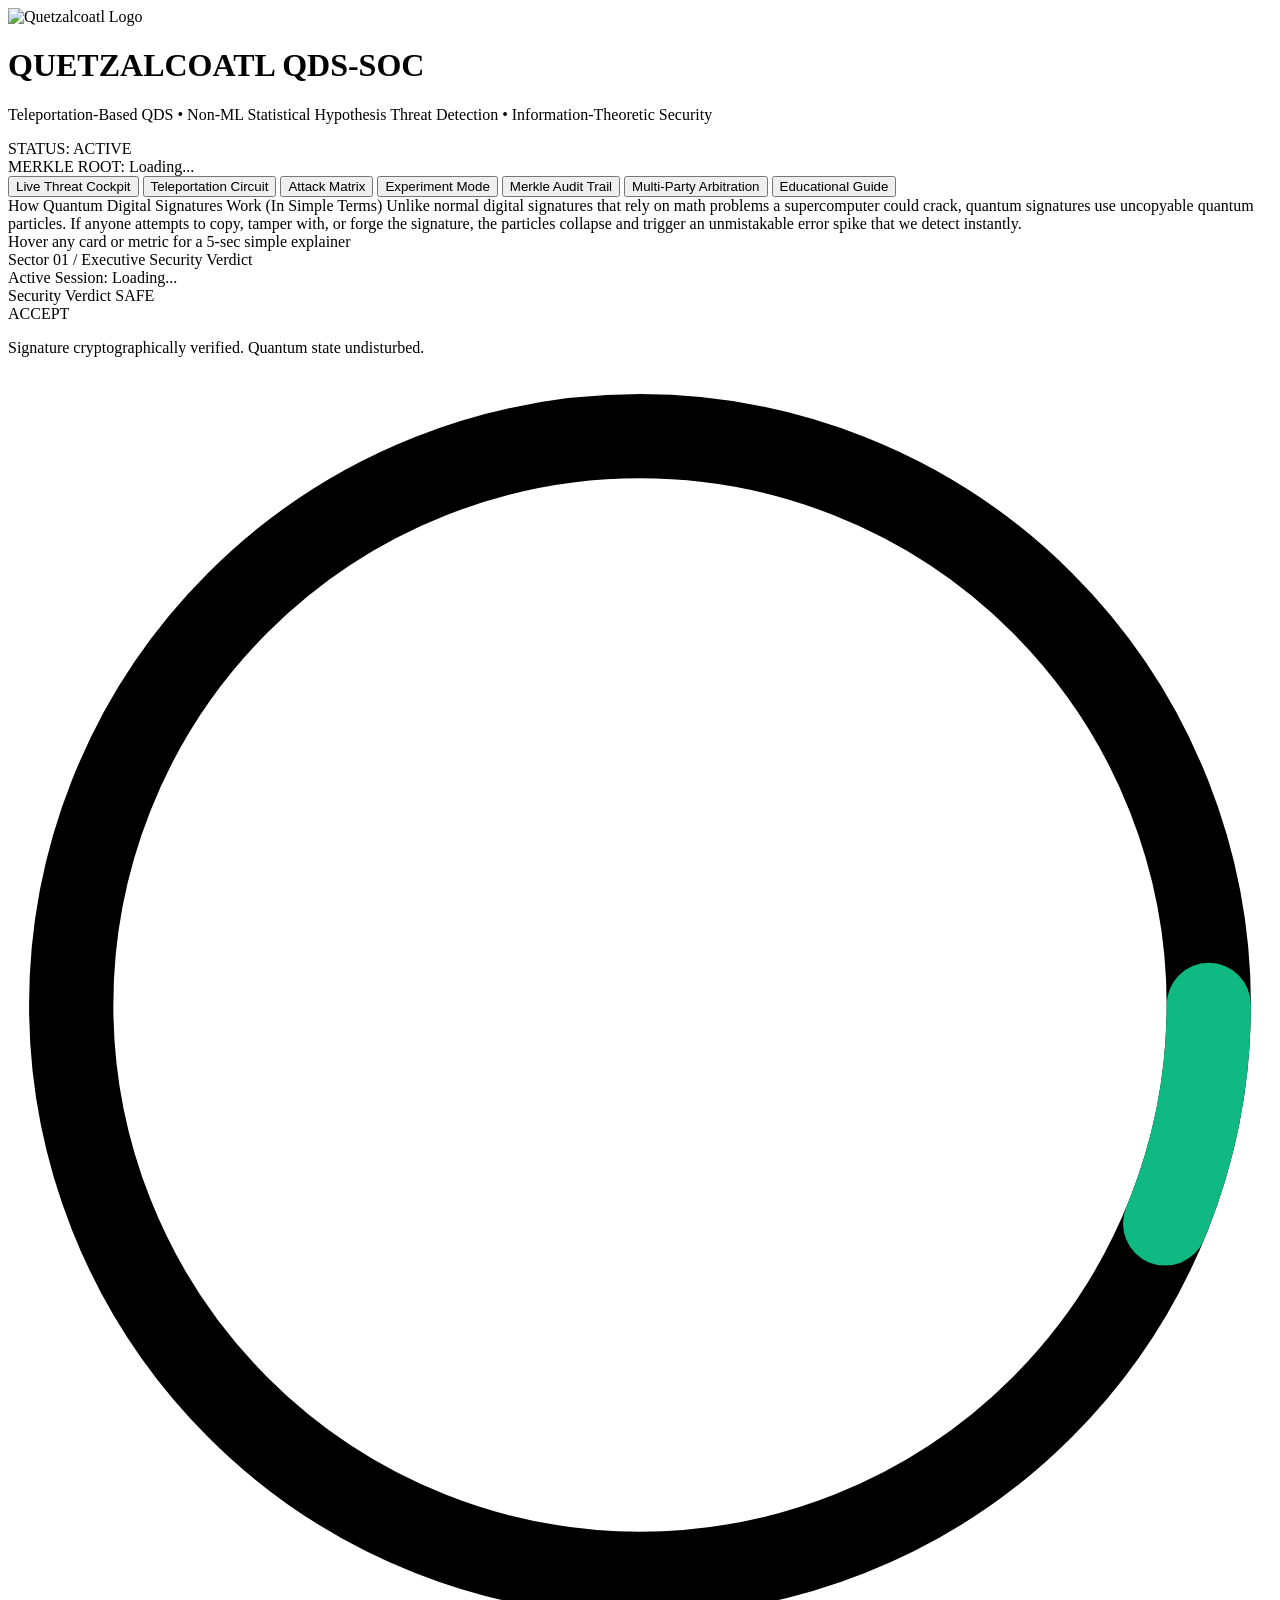
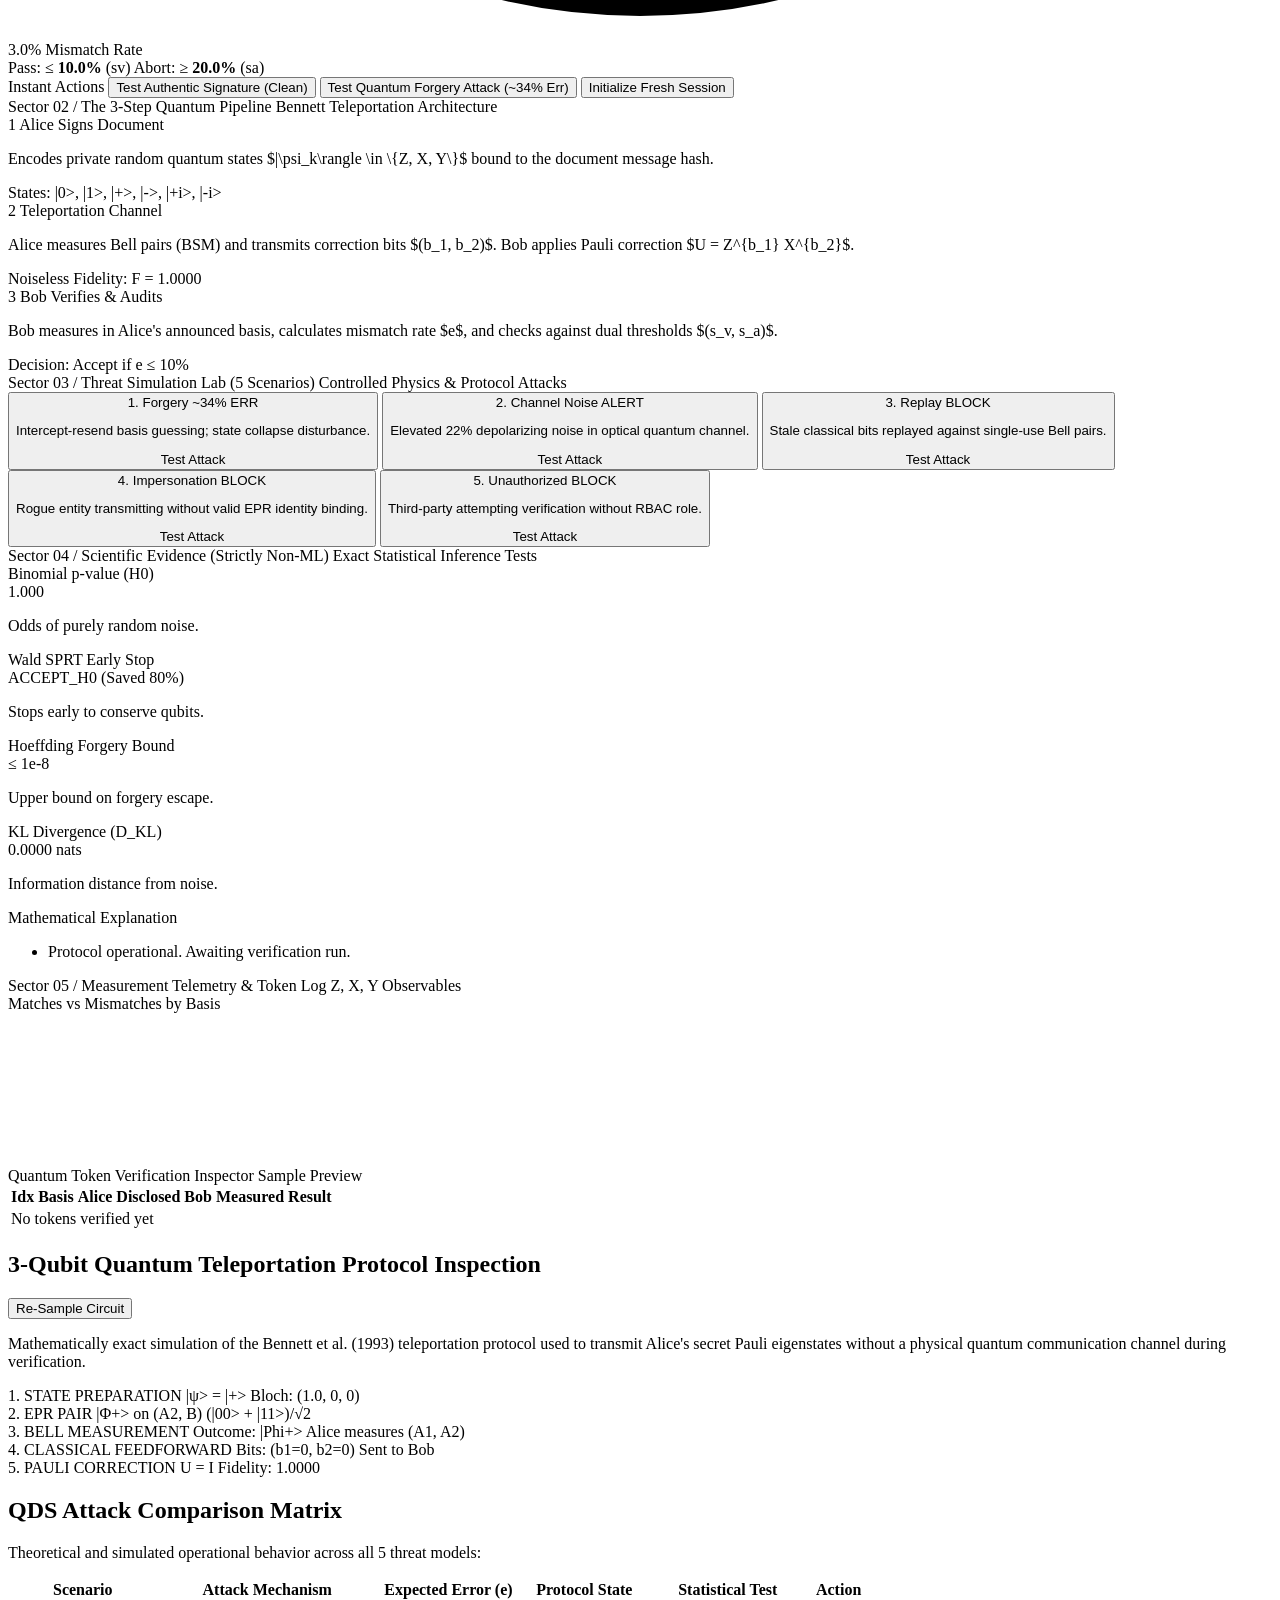
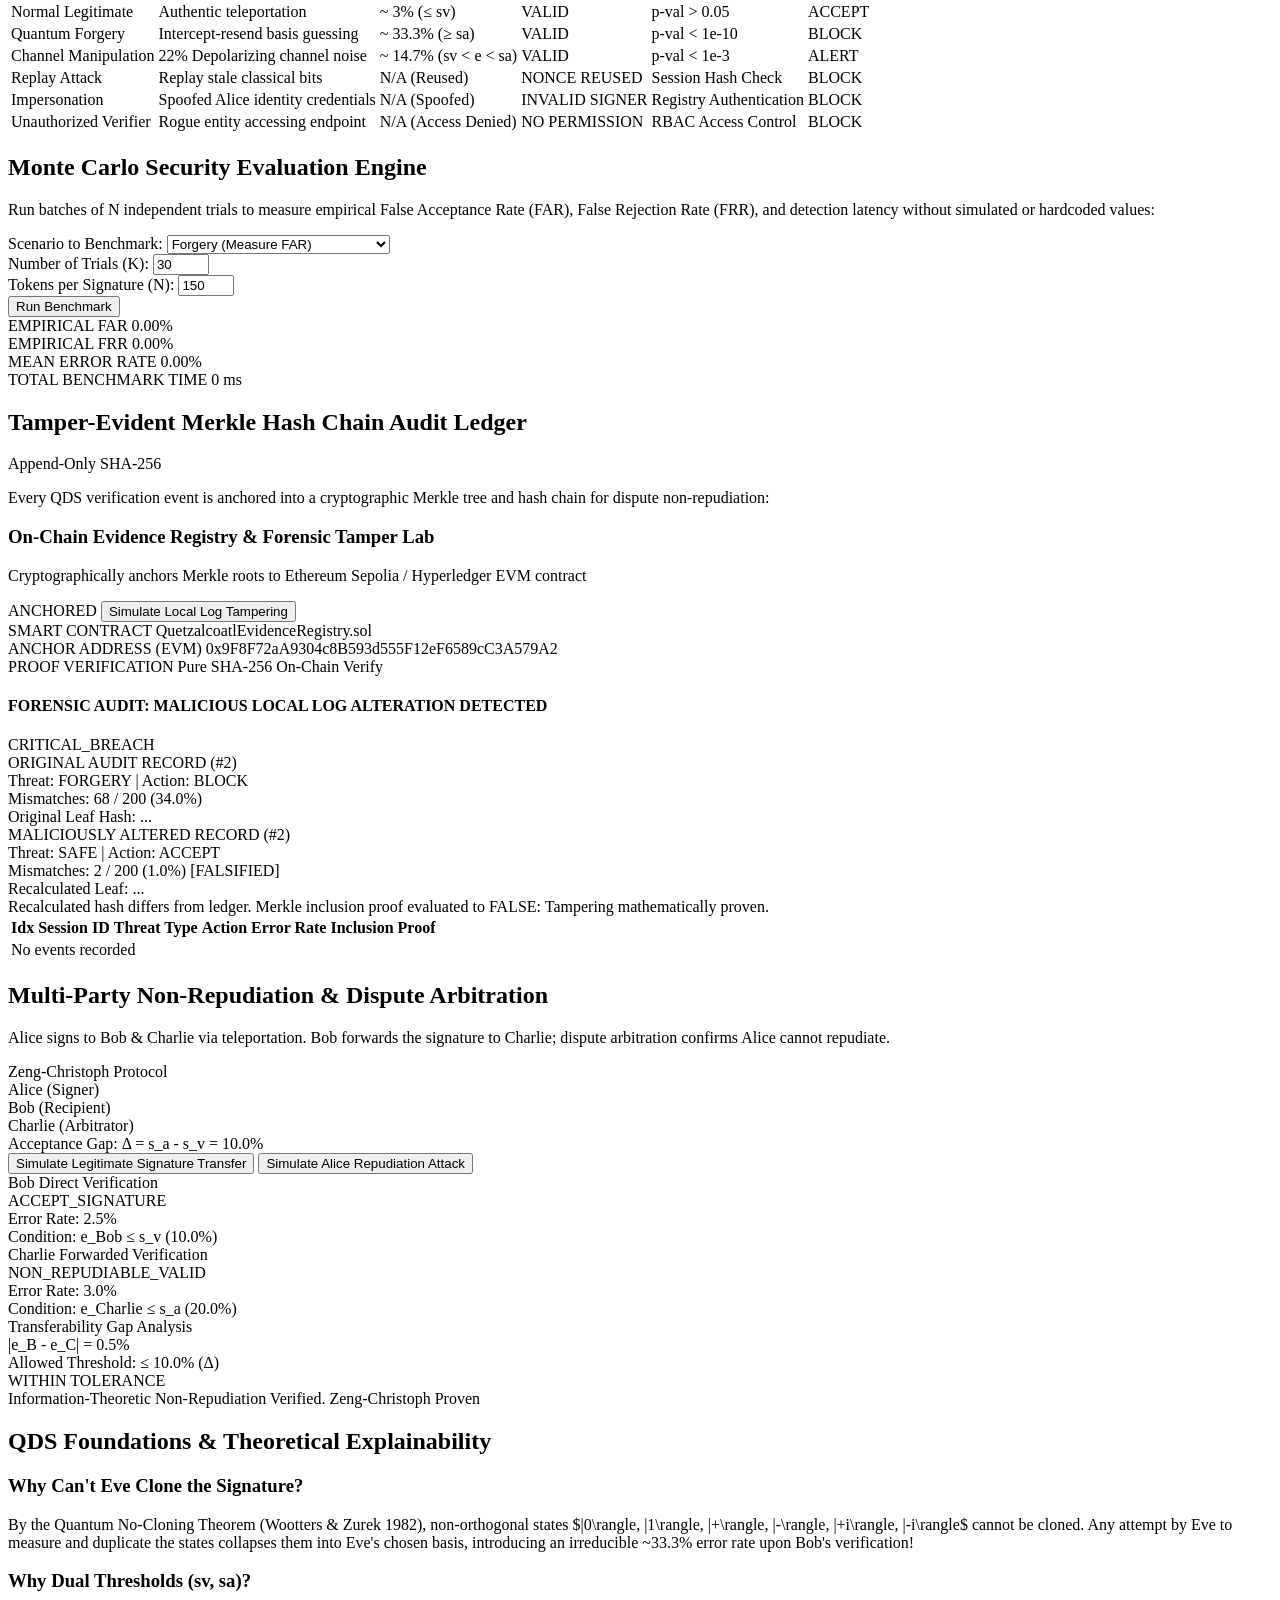
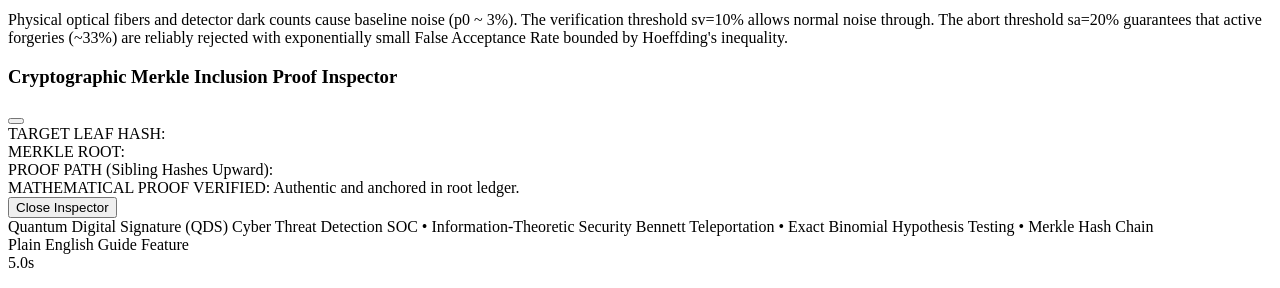
==== frontend/index.html @ bee88450 "feat: initial commit for Quetzalcoatl QDS platform with cover image and threat detection SOC" ====
<!DOCTYPE html>
<html lang="en">

<head>
  <meta charset="UTF-8">
  <meta name="viewport" content="width=device-width, initial-scale=1.0">
  <title>Quantum Digital Signature (QDS) Cyber Threat Detection SOC</title>

  <script src="https://cdn.tailwindcss.com"></script>
  <script src="https://unpkg.com/lucide@latest"></script>
  <script src="https://cdn.jsdelivr.net/npm/chart.js"></script>

  <link rel="stylesheet" href="/static/css/styles.css">
</head>

<body class="min-h-screen text-slate-100 flex flex-col justify-between">

  <!-- Top Navigation Bar -->
  <header
    class="border-b border-slate-800 bg-slate-950/90 backdrop-blur-md sticky top-0 z-50 px-6 py-3 flex flex-wrap items-center justify-between gap-4">
    <div class="flex items-center space-x-3">
      <div
        class="w-10 h-10 rounded-lg overflow-hidden border border-indigo-500/40 bg-slate-900 flex items-center justify-center shadow-lg shadow-indigo-500/20">
        <img src="/static/assets/cover.png" alt="Quetzalcoatl Logo" class="w-full h-full object-cover" />
      </div>
      <div>
        <div class="flex items-center space-x-2">
          <h1 class="text-sm md:text-base font-bold tracking-tight text-white flex items-center gap-2">
            QUETZALCOATL
            <span
              class="text-[10px] font-semibold px-2 py-0.5 rounded bg-indigo-500/10 text-indigo-400 border border-indigo-500/30">QDS-SOC</span>
          </h1>
        </div>
        <p class="text-xs text-slate-400">Teleportation-Based QDS • Non-ML Statistical Hypothesis Threat Detection •
          Information-Theoretic Security</p>
      </div>
    </div>

    <div class="flex items-center space-x-4 text-xs mono">
      <div class="flex items-center space-x-2 bg-slate-900 border border-slate-800 px-3 py-1.5 rounded-lg">
        <span class="w-2 h-2 rounded-full bg-emerald-400 animate-ping"></span>
        <span class="text-slate-400">STATUS:</span>
        <span class="text-emerald-400 font-semibold" id="sys-status">ACTIVE</span>
      </div>
      <div class="hidden md:flex items-center space-x-2 bg-slate-900 border border-slate-800 px-3 py-1.5 rounded-lg">
        <i data-lucide="shield-check" class="w-3.5 h-3.5 text-cyan-400"></i>
        <span class="text-slate-400">MERKLE ROOT:</span>
        <span class="text-cyan-300 truncate max-w-[130px]" id="top-merkle-root">Loading...</span>
      </div>
    </div>
  </header>

  <!-- Navigation Tab Bar -->
  <nav
    class="bg-slate-950 border-b border-slate-800 px-6 py-2 flex items-center space-x-2 overflow-x-auto text-xs font-semibold">
    <button onclick="switchTab('cockpit')" id="tab-btn-cockpit" data-explain-title="Live Threat Cockpit"
      data-explain-body="Main operations center: real-time signature verdicts, quantum mismatch gauges, instant action triggers, and statistical evidence."
      class="tab-btn active px-3.5 py-1.5 rounded-lg border border-slate-800 hover:text-cyan-400 flex items-center gap-1.5">
      <i data-lucide="gauge" class="w-4 h-4"></i> Live Threat Cockpit
    </button>
    <button onclick="switchTab('circuit')" id="tab-btn-circuit" data-explain-title="Teleportation Circuit Lab"
      data-explain-body="Interactive step-by-step visualizer of the 3-qubit Bennett teleportation protocol transmitting states without physical channels."
      class="tab-btn px-3.5 py-1.5 rounded-lg border border-transparent hover:text-cyan-400 flex items-center gap-1.5 text-slate-400">
      <i data-lucide="circuit-board" class="w-4 h-4"></i> Teleportation Circuit
    </button>
    <button onclick="switchTab('matrix')" id="tab-btn-matrix" data-explain-title="Attack Matrix"
      data-explain-body="Direct side-by-side comparison table of all 5 threat models: legitimate vs forgery vs channel noise vs replay vs impersonation."
      class="tab-btn px-3.5 py-1.5 rounded-lg border border-transparent hover:text-cyan-400 flex items-center gap-1.5 text-slate-400">
      <i data-lucide="table-2" class="w-4 h-4"></i> Attack Matrix
    </button>
    <button onclick="switchTab('experiments')" id="tab-btn-experiments" data-explain-title="Monte Carlo Experiments"
      data-explain-body="Automated Monte Carlo batch benchmark engine measuring empirical False Acceptance Rate (FAR), False Rejection Rate (FRR), and latency."
      class="tab-btn px-3.5 py-1.5 rounded-lg border border-transparent hover:text-cyan-400 flex items-center gap-1.5 text-slate-400">
      <i data-lucide="flask-conical" class="w-4 h-4"></i> Experiment Mode
    </button>
    <button onclick="switchTab('audit')" id="tab-btn-audit" data-explain-title="Merkle Audit Ledger"
      data-explain-body="Tamper-evident append-only Merkle hash chain and Ethereum smart contract anchoring with interactive forensic tampering simulation."
      class="tab-btn px-3.5 py-1.5 rounded-lg border border-transparent hover:text-cyan-400 flex items-center gap-1.5 text-slate-400">
      <i data-lucide="file-lock-2" class="w-4 h-4"></i> Merkle Audit Trail
    </button>
    <button onclick="switchTab('multi-party')" id="tab-btn-multi-party" data-explain-title="Multi-Party Arbitration"
      data-explain-body="Zeng-Christoph arbitration protocol proving Alice cannot repudiate a signed document when Bob transfers it to Charlie."
      class="tab-btn px-3.5 py-1.5 rounded-lg border border-transparent hover:text-cyan-400 flex items-center gap-1.5 text-slate-400">
      <i data-lucide="users" class="w-4 h-4"></i> Multi-Party Arbitration
    </button>
    <button onclick="switchTab('education')" id="tab-btn-education" data-explain-title="Educational Foundations"
      data-explain-body="Plain-language deep-dive into quantum physics principles: No-Cloning Theorem, Heisenberg Uncertainty, and dual threshold derivation."
      class="tab-btn px-3.5 py-1.5 rounded-lg border border-transparent hover:text-cyan-400 flex items-center gap-1.5 text-slate-400">
      <i data-lucide="book-open" class="w-4 h-4"></i> Educational Guide
    </button>
  </nav>

  <!-- Main Container -->
  <main class="p-6 max-w-7xl mx-auto w-full space-y-6 flex-grow">

    <!-- TAB 1: LIVE THREAT COCKPIT -->
    <div id="tab-cockpit" class="space-y-6">

      <!-- Plain-English Quick Guide Banner -->
      <div
        class="p-4 rounded-xl bg-indigo-950/30 border border-indigo-500/20 text-xs flex flex-wrap items-center justify-between gap-3">
        <div class="flex items-center gap-3">
          <div class="p-2 rounded-lg bg-indigo-500/10 text-indigo-400 font-bold"><i data-lucide="sparkles"
              class="w-5 h-5"></i></div>
          <div>
            <span class="font-bold text-white text-sm block">How Quantum Digital Signatures Work (In Simple
              Terms)</span>
            <span class="text-slate-300 text-xs">Unlike normal digital signatures that rely on math problems a
              supercomputer could crack, quantum signatures use uncopyable quantum particles. If anyone attempts to
              copy, tamper with, or forge the signature, the particles collapse and trigger an unmistakable error spike
              that we detect instantly.</span>
          </div>
        </div>
        <div class="text-[11px] text-indigo-300 font-medium flex items-center gap-1.5 mono">
          <i data-lucide="info" class="w-3.5 h-3.5"></i> Hover any card or metric for a 5-sec simple explainer
        </div>
      </div>

      <!-- SECTOR 01: EXECUTIVE STATUS & INSTANT VERDICT -->
      <section class="sector-card" data-explain-title="Sector 1: Security Verdict"
        data-explain-body="This sector displays the real-time verdict on the digital signature: ACCEPT (clean), ALERT (channel noise), or BLOCK (attack detected).">
        <div class="sector-header">
          <span class="sector-tag"><i data-lucide="shield-check" class="w-3 h-3"></i> Sector 01 / Executive Security
            Verdict</span>
          <div class="flex items-center space-x-2 text-xs mono">
            <span class="text-slate-400">Active Session:</span>
            <span class="font-bold text-indigo-300" id="ribbon-session-id">Loading...</span>
          </div>
        </div>

        <div class="grid grid-cols-1 lg:grid-cols-12 gap-6 items-center">
          <!-- Left: Big Status Card -->
          <div class="lg:col-span-4 p-5 rounded-xl bg-slate-900/90 border border-slate-800 space-y-3">
            <div class="flex items-center justify-between">
              <span class="text-[10px] uppercase font-bold tracking-wider text-slate-400">Security Verdict</span>
              <span id="threat-type-badge" class="text-xs mono font-bold text-emerald-400">SAFE</span>
            </div>
            <div id="action-badge"
              class="px-5 py-3 rounded-lg text-2xl font-black tracking-wider mono text-center badge-accept">
              ACCEPT
            </div>
            <p class="text-xs text-slate-300 leading-relaxed" id="action-summary">
              Signature cryptographically verified. Quantum state undisturbed.
            </p>
          </div>

          <!-- Middle: Error Gauge & Thresholds -->
          <div
            class="lg:col-span-4 flex flex-col items-center justify-center p-4 bg-slate-900/50 rounded-xl border border-slate-800/80"
            data-explain-title="Quantum Mismatch Gauge"
            data-explain-body="Measures how many quantum particles did not match. Under 10% is normal optical noise; 34% proves an active intercept-resend attack.">
            <div class="relative w-36 h-36 flex items-center justify-center">
              <svg class="w-full h-full transform -rotate-90" viewBox="0 0 120 120">
                <circle cx="60" cy="60" r="54" stroke="currentColor" stroke-width="8" class="text-slate-800"
                  fill="transparent" />
                <circle id="error-rate-circle" cx="60" cy="60" r="54" stroke="#10b981" stroke-width="8"
                  class="score-circle" fill="transparent" stroke-dasharray="339.29" stroke-dashoffset="318"
                  stroke-linecap="round" />
              </svg>
              <div class="absolute flex flex-col items-center justify-center text-center">
                <span id="error-rate-val" class="text-2xl font-black mono text-white">3.0%</span>
                <span class="text-[9px] text-slate-400 uppercase font-semibold">Mismatch Rate</span>
              </div>
            </div>
            <div
              class="flex items-center justify-between w-full pt-3 px-2 text-[11px] mono text-slate-400 border-t border-slate-800 mt-2">
              <span>Pass: &le; <b class="text-emerald-400" id="ribbon-sv">10.0%</b> (sv)</span>
              <span>Abort: &ge; <b class="text-rose-400" id="ribbon-sa">20.0%</b> (sa)</span>
            </div>
          </div>

          <!-- Right: Instant Action Triggers -->
          <div class="lg:col-span-4 space-y-2.5">
            <span class="text-[10px] uppercase font-bold tracking-wider text-slate-400 block">Instant Actions</span>
            <button onclick="runLegitimateVerify()" data-explain-title="Verify Authentic Signature"
              data-explain-body="Simulates an honest Alice-to-Bob transmission with normal physical optical noise (~3%). Verified with state fidelity F > 95%."
              class="w-full py-2.5 px-4 rounded-lg bg-emerald-950/80 hover:bg-emerald-900 border border-emerald-500/50 text-xs font-bold text-emerald-300 flex items-center justify-center gap-2 transition">
              <i data-lucide="check-circle-2" class="w-4 h-4 text-emerald-400"></i> Test Authentic Signature (Clean)
            </button>
            <button onclick="simulateAttack('forgery')" data-explain-title="Simulate Quantum Forgery"
              data-explain-body="Eve attempts to forge a signature without Alice's private basis. Quantum physics guarantees ~33% error, triggering an instant BLOCK."
              class="w-full py-2.5 px-4 rounded-lg bg-rose-950/80 hover:bg-rose-900 border border-rose-500/50 text-xs font-bold text-rose-300 flex items-center justify-center gap-2 transition">
              <i data-lucide="fingerprint" class="w-4 h-4 text-rose-400"></i> Test Quantum Forgery Attack (~34% Err)
            </button>
            <button onclick="createNewSession()" data-explain-title="New Signing Session"
              data-explain-body="Generates a fresh set of pre-shared Bell pairs and Alice private keys with a new cryptographic session ID."
              class="w-full py-2 px-4 rounded-lg bg-slate-900 hover:bg-slate-800 border border-slate-700 text-xs font-semibold text-slate-300 flex items-center justify-center gap-2 transition">
              <i data-lucide="plus" class="w-3.5 h-3.5 text-indigo-400"></i> Initialize Fresh Session
            </button>
          </div>
        </div>
      </section>

      <!-- SECTOR 02: THE 3-STEP QUANTUM PIPELINE -->
      <section class="sector-card" data-explain-title="Sector 2: Quantum Pipeline"
        data-explain-body="The physical 3-step lifecycle: Alice prepares secret quantum states, teleports them via entangled Bell pairs, and Bob verifies them.">
        <div class="sector-header">
          <span class="sector-tag"><i data-lucide="git-commit" class="w-3 h-3"></i> Sector 02 / The 3-Step Quantum
            Pipeline</span>
          <span class="text-xs text-slate-400 mono">Bennett Teleportation Architecture</span>
        </div>

        <div class="grid grid-cols-1 md:grid-cols-3 gap-4 text-xs">
          <!-- Step 1 -->
          <div class="p-4 rounded-xl bg-slate-900/90 border border-slate-800 space-y-2"
            data-explain-title="Step 1: Alice Preparation"
            data-explain-body="Alice encodes private bits into non-orthogonal quantum states (Z, X, or Y basis) that cannot be cloned by anyone.">
            <div class="flex items-center gap-2 text-indigo-400 font-bold">
              <span class="w-5 h-5 rounded-full bg-indigo-500/20 flex items-center justify-center text-[10px]">1</span>
              <span>Alice Signs Document</span>
            </div>
            <p class="text-slate-400 text-[11px] leading-relaxed">
              Encodes private random quantum states $|\psi_k\rangle \in \{Z, X, Y\}$ bound to the document message hash.
            </p>
            <div class="p-2 rounded bg-slate-950 text-[10px] mono text-indigo-300">
              States: |0>, |1>, |+>, |->, |+i>, |-i>
            </div>
          </div>

          <!-- Step 2 -->
          <div class="p-4 rounded-xl bg-slate-900/90 border border-slate-800 space-y-2"
            data-explain-title="Step 2: Quantum Teleportation"
            data-explain-body="Alice uses Bell-state entanglement to teleport the states to Bob. Alice only transmits 2 classical bits (b1, b2) over the wire.">
            <div class="flex items-center gap-2 text-purple-400 font-bold">
              <span class="w-5 h-5 rounded-full bg-purple-500/20 flex items-center justify-center text-[10px]">2</span>
              <span>Teleportation Channel</span>
            </div>
            <p class="text-slate-400 text-[11px] leading-relaxed">
              Alice measures Bell pairs (BSM) and transmits correction bits $(b_1, b_2)$. Bob applies Pauli correction
              $U = Z^{b_1} X^{b_2}$.
            </p>
            <div class="p-2 rounded bg-slate-950 text-[10px] mono text-purple-300">
              Noiseless Fidelity: F = 1.0000
            </div>
          </div>

          <!-- Step 3 -->
          <div class="p-4 rounded-xl bg-slate-900/90 border border-slate-800 space-y-2"
            data-explain-title="Step 3: Bob Verification"
            data-explain-body="Alice announces which basis she used. Bob measures his qubits. If error rate is low, Bob accepts. If disturbed, Bob rejects.">
            <div class="flex items-center gap-2 text-emerald-400 font-bold">
              <span class="w-5 h-5 rounded-full bg-emerald-500/20 flex items-center justify-center text-[10px]">3</span>
              <span>Bob Verifies & Audits</span>
            </div>
            <p class="text-slate-400 text-[11px] leading-relaxed">
              Bob measures in Alice's announced basis, calculates mismatch rate $e$, and checks against dual thresholds
              $(s_v, s_a)$.
            </p>
            <div class="p-2 rounded bg-slate-950 text-[10px] mono text-emerald-300">
              Decision: Accept if e &le; 10%
            </div>
          </div>
        </div>
      </section>

      <!-- SECTOR 03: CYBER THREAT SIMULATION LAB -->
      <section class="sector-card" data-explain-title="Sector 3: Attack Simulation Lab"
        data-explain-body="Simulate 5 realistic cyber attacks against the QDS protocol to test how quantum physics and non-ML statistics detect them.">
        <div class="sector-header">
          <span class="sector-tag"><i data-lucide="swords" class="w-3 h-3"></i> Sector 03 / Threat Simulation Lab (5
            Scenarios)</span>
          <span class="text-xs text-slate-400 mono">Controlled Physics & Protocol Attacks</span>
        </div>

        <div class="grid grid-cols-1 md:grid-cols-5 gap-3 text-xs">
          <!-- 1. Forgery -->
          <button onclick="simulateAttack('forgery')" data-explain-title="Quantum Forgery Attack"
            data-explain-body="Eve tries to sign a fake document. Because Eve doesn't know Alice's basis choices, her measurements collapse the states and cause an irreducible ~33.3% mismatch rate!"
            class="p-3.5 rounded-xl bg-slate-900 hover:bg-slate-800/90 border border-rose-500/30 hover:border-rose-500 text-left space-y-2 transition flex flex-col justify-between">
            <div>
              <div class="flex items-center justify-between">
                <span class="font-bold text-rose-300">1. Forgery</span>
                <span class="text-[9px] px-1 py-0.5 rounded bg-rose-950 text-rose-400 mono font-bold">~34% ERR</span>
              </div>
              <p class="text-[11px] text-slate-400 mt-1">Intercept-resend basis guessing; state collapse disturbance.
              </p>
            </div>
            <div class="text-[10px] font-bold text-rose-400 flex items-center gap-1"><i data-lucide="play"
                class="w-3 h-3"></i> Test Attack</div>
          </button>

          <!-- 2. Channel Manipulation -->
          <button onclick="simulateAttack('channel_manipulation')" data-explain-title="Channel Manipulation"
            data-explain-body="Adversary introduces 22% optical noise into the fiber. Error rate (~15%) exceeds normal noise (10%) but stays under forgery (20%), triggering an ALERT."
            class="p-3.5 rounded-xl bg-slate-900 hover:bg-slate-800/90 border border-amber-500/30 hover:border-amber-500 text-left space-y-2 transition flex flex-col justify-between">
            <div>
              <div class="flex items-center justify-between">
                <span class="font-bold text-amber-300">2. Channel Noise</span>
                <span class="text-[9px] px-1 py-0.5 rounded bg-amber-950 text-amber-400 mono font-bold">ALERT</span>
              </div>
              <p class="text-[11px] text-slate-400 mt-1">Elevated 22% depolarizing noise in optical quantum channel.</p>
            </div>
            <div class="text-[10px] font-bold text-amber-400 flex items-center gap-1"><i data-lucide="play"
                class="w-3 h-3"></i> Test Attack</div>
          </button>

          <!-- 3. Replay -->
          <button onclick="simulateAttack('replay')" data-explain-title="Replay Attack"
            data-explain-body="Adversary replays old classical bits from a previous session. Because quantum states are single-use, the target Bell pairs are already consumed, failing the replay!"
            class="p-3.5 rounded-xl bg-slate-900 hover:bg-slate-800/90 border border-rose-500/30 hover:border-rose-500 text-left space-y-2 transition flex flex-col justify-between">
            <div>
              <div class="flex items-center justify-between">
                <span class="font-bold text-rose-300">3. Replay</span>
                <span class="text-[9px] px-1 py-0.5 rounded bg-rose-950 text-rose-400 mono font-bold">BLOCK</span>
              </div>
              <p class="text-[11px] text-slate-400 mt-1">Stale classical bits replayed against single-use Bell pairs.
              </p>
            </div>
            <div class="text-[10px] font-bold text-rose-400 flex items-center gap-1"><i data-lucide="play"
                class="w-3 h-3"></i> Test Attack</div>
          </button>

          <!-- 4. Impersonation -->
          <button onclick="simulateAttack('impersonation')" data-explain-title="Signer Impersonation"
            data-explain-body="Adversary pretends to be Alice without valid pre-shared entanglement credentials. Rejected at protocol zero-trust boundary."
            class="p-3.5 rounded-xl bg-slate-900 hover:bg-slate-800/90 border border-rose-500/30 hover:border-rose-500 text-left space-y-2 transition flex flex-col justify-between">
            <div>
              <div class="flex items-center justify-between">
                <span class="font-bold text-rose-300">4. Impersonation</span>
                <span class="text-[9px] px-1 py-0.5 rounded bg-rose-950 text-rose-400 mono font-bold">BLOCK</span>
              </div>
              <p class="text-[11px] text-slate-400 mt-1">Rogue entity transmitting without valid EPR identity binding.
              </p>
            </div>
            <div class="text-[10px] font-bold text-rose-400 flex items-center gap-1"><i data-lucide="play"
                class="w-3 h-3"></i> Test Attack</div>
          </button>

          <!-- 5. Unauthorized -->
          <button onclick="simulateAttack('unauthorized')" data-explain-title="Unauthorized Verifier"
            data-explain-body="Third party attempts to verify tokens without access control credentials. Access control blocks request instantly."
            class="p-3.5 rounded-xl bg-slate-900 hover:bg-slate-800/90 border border-rose-500/30 hover:border-rose-500 text-left space-y-2 transition flex flex-col justify-between">
            <div>
              <div class="flex items-center justify-between">
                <span class="font-bold text-rose-300">5. Unauthorized</span>
                <span class="text-[9px] px-1 py-0.5 rounded bg-rose-950 text-rose-400 mono font-bold">BLOCK</span>
              </div>
              <p class="text-[11px] text-slate-400 mt-1">Third-party attempting verification without RBAC role.</p>
            </div>
            <div class="text-[10px] font-bold text-rose-400 flex items-center gap-1"><i data-lucide="play"
                class="w-3 h-3"></i> Test Attack</div>
          </button>
        </div>
      </section>

      <!-- SECTOR 04: MATHEMATICAL EVIDENCE & EXPLAINABILITY -->
      <section class="sector-card" data-explain-title="Sector 4: Scientific Evidence"
        data-explain-body="Strictly non-ML mathematical proofs. Shows binomial p-values, Wald SPRT early-stopping tests, and Hoeffding bounds.">
        <div class="sector-header">
          <span class="sector-tag"><i data-lucide="binary" class="w-3 h-3"></i> Sector 04 / Scientific Evidence
            (Strictly Non-ML)</span>
          <span class="text-xs text-slate-400 mono">Exact Statistical Inference Tests</span>
        </div>

        <div class="grid grid-cols-1 md:grid-cols-4 gap-4 text-xs mono">
          <!-- Card 1: Binomial p-value -->
          <div class="p-4 rounded-xl bg-slate-900/80 border border-slate-800 space-y-1.5"
            data-explain-title="Binomial Test (p-value)"
            data-explain-body="Calculates the exact mathematical probability that the observed errors could have happened by random background noise alone. If p < 0.001, it's 99.9% proven to be an attack!">
            <span class="text-[10px] text-slate-400 uppercase font-semibold">Binomial p-value (H0)</span>
            <div class="text-xl font-bold text-cyan-300" id="stat-p-value">1.000</div>
            <p class="text-[10px] text-slate-400 font-sans">Odds of purely random noise.</p>
          </div>

          <!-- Card 2: Wald SPRT -->
          <div class="p-4 rounded-xl bg-slate-900/80 border border-slate-800 space-y-1.5"
            data-explain-title="Wald's SPRT (Early Stopping)"
            data-explain-body="A sequential test that decides whether to accept or reject after each qubit. Saves 75-90% of quantum resources by stopping early when an attack is obvious!">
            <span class="text-[10px] text-slate-400 uppercase font-semibold">Wald SPRT Early Stop</span>
            <div class="text-sm font-bold text-emerald-400 truncate" id="stat-sprt-decision">ACCEPT_H0 (Saved 80%)</div>
            <p class="text-[10px] text-slate-400 font-sans">Stops early to conserve qubits.</p>
          </div>

          <!-- Card 3: Hoeffding Bound -->
          <div class="p-4 rounded-xl bg-slate-900/80 border border-slate-800 space-y-1.5"
            data-explain-title="Hoeffding Forgery Bound"
            data-explain-body="Mathematical upper bound guaranteeing the probability that a forgery could slip past our verification undetected is less than 1 in 100,000,000!">
            <span class="text-[10px] text-slate-400 uppercase font-semibold">Hoeffding Forgery Bound</span>
            <div class="text-xl font-bold text-purple-300" id="stat-hoeffding">&le; 1e-8</div>
            <p class="text-[10px] text-slate-400 font-sans">Upper bound on forgery escape.</p>
          </div>

          <!-- Card 4: KL Divergence -->
          <div class="p-4 rounded-xl bg-slate-900/80 border border-slate-800 space-y-1.5"
            data-explain-title="Kullback-Leibler Divergence"
            data-explain-body="Measures the information-theoretic distance between normal noise and observed quantum disturbance. Spikes to >0.30 nats under attack.">
            <span class="text-[10px] text-slate-400 uppercase font-semibold">KL Divergence (D_KL)</span>
            <div class="text-xl font-bold text-indigo-300" id="stat-kl-div">0.0000 nats</div>
            <p class="text-[10px] text-slate-400 font-sans">Information distance from noise.</p>
          </div>
        </div>

        <!-- Mathematical Reasoning Breakdown Banner -->
        <div class="p-3.5 rounded-xl bg-slate-900/60 border border-slate-800 space-y-1 mt-3">
          <span class="text-[11px] font-bold text-slate-300 flex items-center gap-1.5 uppercase">
            <i data-lucide="info" class="w-3.5 h-3.5 text-indigo-400"></i> Mathematical Explanation
          </span>
          <ul id="reasons-list" class="text-xs space-y-1 text-slate-300">
            <li class="text-emerald-400">Protocol operational. Awaiting verification run.</li>
          </ul>
        </div>
      </section>

      <!-- SECTOR 05: MEASUREMENT TELEMETRY & TOKEN LOG -->
      <section class="sector-card" data-explain-title="Sector 5: Quantum Telemetry"
        data-explain-body="View measurements across all 3 Pauli conjugate bases (Z, X, Y) and inspect individual quantum tokens.">
        <div class="sector-header">
          <span class="sector-tag"><i data-lucide="bar-chart-2" class="w-3 h-3"></i> Sector 05 / Measurement Telemetry &
            Token Log</span>
          <span class="text-xs text-slate-400 mono">Z, X, Y Observables</span>
        </div>

        <div class="grid grid-cols-1 lg:grid-cols-12 gap-6">
          <!-- Basis Chart (5 cols) -->
          <div class="lg:col-span-5 p-4 bg-slate-900/80 rounded-xl border border-slate-800 space-y-2">
            <span class="text-[11px] font-bold text-slate-300 block">Matches vs Mismatches by Basis</span>
            <div class="h-44 w-full">
              <canvas id="basisChart"></canvas>
            </div>
          </div>

          <!-- Token Log (7 cols) -->
          <div class="lg:col-span-7 p-4 bg-slate-900/80 rounded-xl border border-slate-800 space-y-2">
            <div class="flex items-center justify-between">
              <span class="text-[11px] font-bold text-slate-300">Quantum Token Verification Inspector</span>
              <span class="text-[10px] text-slate-500 mono">Sample Preview</span>
            </div>
            <div class="overflow-x-auto max-h-44 overflow-y-auto">
              <table class="w-full text-left text-[11px] mono">
                <thead class="text-slate-400 border-b border-slate-800 bg-slate-950/60">
                  <tr>
                    <th class="py-1 px-2">Idx</th>
                    <th class="py-1 px-2">Basis</th>
                    <th class="py-1 px-2">Alice Disclosed</th>
                    <th class="py-1 px-2">Bob Measured</th>
                    <th class="py-1 px-2 text-right">Result</th>
                  </tr>
                </thead>
                <tbody id="token-preview-tbody" class="divide-y divide-slate-800/60 text-slate-300">
                  <tr>
                    <td colspan="5" class="py-3 text-center text-slate-500 italic">No tokens verified yet</td>
                  </tr>
                </tbody>
              </table>
            </div>
          </div>
        </div>
      </section>

    </div>

    <!-- TAB 2: TELEPORTATION CIRCUIT LAB -->
    <div id="tab-circuit" class="space-y-6 hidden">
      <div class="glass-panel p-6 space-y-4">
        <div class="flex items-center justify-between border-b border-slate-800 pb-3">
          <h2 class="text-base font-bold text-white flex items-center gap-2">
            <i data-lucide="circuit-board" class="w-5 h-5 text-cyan-400"></i> 3-Qubit Quantum Teleportation Protocol
            Inspection
          </h2>
          <button onclick="refreshCircuitSample()"
            class="px-3 py-1.5 rounded bg-slate-800 hover:bg-slate-700 text-xs text-cyan-400 flex items-center gap-1">
            <i data-lucide="refresh-cw" class="w-3.5 h-3.5"></i> Re-Sample Circuit
          </button>
        </div>

        <p class="text-xs text-slate-400">
          Mathematically exact simulation of the Bennett et al. (1993) teleportation protocol used to transmit Alice's
          secret Pauli eigenstates without a physical quantum communication channel during verification.
        </p>

        <!-- Circuit Step Timeline Graphic -->
        <div class="grid grid-cols-1 md:grid-cols-5 gap-3 text-xs mono pt-2">
          <div class="p-3 bg-slate-900 rounded-lg border border-slate-800 space-y-1.5">
            <span class="text-[10px] text-cyan-400 font-bold block">1. STATE PREPARATION</span>
            <span class="text-slate-200 block text-xs" id="circ-in-state">|&psi;&gt; = |+&gt;</span>
            <span class="text-slate-500 text-[10px] block" id="circ-bloch-in">Bloch: (1.0, 0, 0)</span>
          </div>
          <div class="p-3 bg-slate-900 rounded-lg border border-slate-800 space-y-1.5">
            <span class="text-[10px] text-purple-400 font-bold block">2. EPR PAIR</span>
            <span class="text-slate-200 block text-xs">|&Phi;+&gt; on (A2, B)</span>
            <span class="text-slate-500 text-[10px] block">(|00&gt; + |11&gt;)/&radic;2</span>
          </div>
          <div class="p-3 bg-slate-900 rounded-lg border border-cyan-800/60 bg-cyan-950/20 space-y-1.5">
            <span class="text-[10px] text-cyan-300 font-bold block">3. BELL MEASUREMENT</span>
            <span class="text-cyan-200 block text-xs" id="circ-bsm-out">Outcome: |Phi+&gt;</span>
            <span class="text-slate-400 text-[10px] block">Alice measures (A1, A2)</span>
          </div>
          <div class="p-3 bg-slate-900 rounded-lg border border-slate-800 space-y-1.5">
            <span class="text-[10px] text-yellow-400 font-bold block">4. CLASSICAL FEEDFORWARD</span>
            <span class="text-slate-200 block text-xs" id="circ-bits">Bits: (b1=0, b2=0)</span>
            <span class="text-slate-500 text-[10px] block">Sent to Bob</span>
          </div>
          <div class="p-3 bg-slate-900 rounded-lg border border-emerald-800/60 bg-emerald-950/20 space-y-1.5">
            <span class="text-[10px] text-emerald-400 font-bold block">5. PAULI CORRECTION</span>
            <span class="text-emerald-300 block text-xs" id="circ-corr">U = I</span>
            <span class="text-emerald-400 text-[10px] block font-bold" id="circ-fidelity">Fidelity: 1.0000</span>
          </div>
        </div>
      </div>
    </div>

    <!-- TAB 3: ATTACK COMPARISON MATRIX -->
    <div id="tab-matrix" class="space-y-6 hidden">
      <div class="glass-panel p-6 space-y-4">
        <h2 class="text-base font-bold text-white flex items-center gap-2">
          <i data-lucide="table-2" class="w-5 h-5 text-cyan-400"></i> QDS Attack Comparison Matrix
        </h2>
        <p class="text-xs text-slate-400">
          Theoretical and simulated operational behavior across all 5 threat models:
        </p>

        <div class="overflow-x-auto">
          <table class="w-full text-left text-xs mono">
            <thead class="bg-slate-900 border-b border-slate-800 text-slate-400">
              <tr>
                <th class="py-2.5 px-3">Scenario</th>
                <th class="py-2.5 px-3">Attack Mechanism</th>
                <th class="py-2.5 px-3">Expected Error (e)</th>
                <th class="py-2.5 px-3">Protocol State</th>
                <th class="py-2.5 px-3">Statistical Test</th>
                <th class="py-2.5 px-3">Action</th>
              </tr>
            </thead>
            <tbody class="divide-y divide-slate-800/60 text-slate-300">
              <tr class="hover:bg-slate-900/40">
                <td class="py-2.5 px-3 text-emerald-400 font-bold">Normal Legitimate</td>
                <td class="py-2.5 px-3">Authentic teleportation</td>
                <td class="py-2.5 px-3 text-emerald-300">~ 3% (&le; sv)</td>
                <td class="py-2.5 px-3 text-emerald-400">VALID</td>
                <td class="py-2.5 px-3">p-val &gt; 0.05</td>
                <td class="py-2.5 px-3"><span
                    class="px-2 py-0.5 rounded bg-emerald-950 text-emerald-400 font-bold">ACCEPT</span></td>
              </tr>
              <tr class="hover:bg-slate-900/40">
                <td class="py-2.5 px-3 text-rose-400 font-bold">Quantum Forgery</td>
                <td class="py-2.5 px-3">Intercept-resend basis guessing</td>
                <td class="py-2.5 px-3 text-rose-400 font-bold">~ 33.3% (&ge; sa)</td>
                <td class="py-2.5 px-3 text-emerald-400">VALID</td>
                <td class="py-2.5 px-3 text-rose-400">p-val &lt; 1e-10</td>
                <td class="py-2.5 px-3"><span
                    class="px-2 py-0.5 rounded bg-rose-950 text-rose-400 font-bold">BLOCK</span></td>
              </tr>
              <tr class="hover:bg-slate-900/40">
                <td class="py-2.5 px-3 text-amber-400 font-bold">Channel Manipulation</td>
                <td class="py-2.5 px-3">22% Depolarizing channel noise</td>
                <td class="py-2.5 px-3 text-amber-300">~ 14.7% (sv &lt; e &lt; sa)</td>
                <td class="py-2.5 px-3 text-emerald-400">VALID</td>
                <td class="py-2.5 px-3 text-amber-400">p-val &lt; 1e-3</td>
                <td class="py-2.5 px-3"><span
                    class="px-2 py-0.5 rounded bg-amber-950 text-amber-400 font-bold">ALERT</span></td>
              </tr>
              <tr class="hover:bg-slate-900/40">
                <td class="py-2.5 px-3 text-rose-400 font-bold">Replay Attack</td>
                <td class="py-2.5 px-3">Replay stale classical bits</td>
                <td class="py-2.5 px-3 text-slate-400">N/A (Reused)</td>
                <td class="py-2.5 px-3 text-rose-400 font-bold">NONCE REUSED</td>
                <td class="py-2.5 px-3">Session Hash Check</td>
                <td class="py-2.5 px-3"><span
                    class="px-2 py-0.5 rounded bg-rose-950 text-rose-400 font-bold">BLOCK</span></td>
              </tr>
              <tr class="hover:bg-slate-900/40">
                <td class="py-2.5 px-3 text-rose-400 font-bold">Impersonation</td>
                <td class="py-2.5 px-3">Spoofed Alice identity credentials</td>
                <td class="py-2.5 px-3 text-slate-400">N/A (Spoofed)</td>
                <td class="py-2.5 px-3 text-rose-400 font-bold">INVALID SIGNER</td>
                <td class="py-2.5 px-3">Registry Authentication</td>
                <td class="py-2.5 px-3"><span
                    class="px-2 py-0.5 rounded bg-rose-950 text-rose-400 font-bold">BLOCK</span></td>
              </tr>
              <tr class="hover:bg-slate-900/40">
                <td class="py-2.5 px-3 text-rose-400 font-bold">Unauthorized Verifier</td>
                <td class="py-2.5 px-3">Rogue entity accessing endpoint</td>
                <td class="py-2.5 px-3 text-slate-400">N/A (Access Denied)</td>
                <td class="py-2.5 px-3 text-rose-400 font-bold">NO PERMISSION</td>
                <td class="py-2.5 px-3">RBAC Access Control</td>
                <td class="py-2.5 px-3"><span
                    class="px-2 py-0.5 rounded bg-rose-950 text-rose-400 font-bold">BLOCK</span></td>
              </tr>
            </tbody>
          </table>
        </div>
      </div>
    </div>

    <!-- TAB 4: EXPERIMENT MODE (MONTE CARLO) -->
    <div id="tab-experiments" class="space-y-6 hidden">
      <div class="glass-panel p-6 space-y-4">
        <h2 class="text-base font-bold text-white flex items-center gap-2">
          <i data-lucide="flask-conical" class="w-5 h-5 text-purple-400"></i> Monte Carlo Security Evaluation Engine
        </h2>
        <p class="text-xs text-slate-400">
          Run batches of N independent trials to measure empirical False Acceptance Rate (FAR), False Rejection Rate
          (FRR), and detection latency without simulated or hardcoded values:
        </p>

        <div class="grid grid-cols-1 md:grid-cols-4 gap-4 text-xs">
          <div>
            <label class="block text-slate-400 mb-1">Scenario to Benchmark:</label>
            <select id="exp-scenario"
              class="w-full p-2 rounded bg-slate-900 border border-slate-700 text-white font-semibold">
              <option value="none">Legitimate (Measure FRR)</option>
              <option value="forgery" selected>Forgery (Measure FAR)</option>
              <option value="channel_manipulation">Channel Manipulation (Alert Rate)</option>
            </select>
          </div>
          <div>
            <label class="block text-slate-400 mb-1">Number of Trials (K):</label>
            <input type="number" id="exp-trials" value="30" min="5" max="100"
              class="w-full p-2 rounded bg-slate-900 border border-slate-700 text-white font-mono">
          </div>
          <div>
            <label class="block text-slate-400 mb-1">Tokens per Signature (N):</label>
            <input type="number" id="exp-tokens" value="150" min="20" max="500"
              class="w-full p-2 rounded bg-slate-900 border border-slate-700 text-white font-mono">
          </div>
          <div class="flex items-end">
            <button onclick="runExperimentBatch()"
              class="w-full py-2 px-4 rounded-lg bg-purple-600 hover:bg-purple-500 font-bold text-white flex items-center justify-center gap-2">
              <i data-lucide="play" class="w-4 h-4"></i> Run Benchmark
            </button>
          </div>
        </div>

        <!-- Experiment Results Card -->
        <div id="exp-results-card" class="hidden p-4 rounded-lg bg-slate-900 border border-slate-800 space-y-3">
          <div class="grid grid-cols-2 md:grid-cols-4 gap-3 text-xs mono">
            <div class="p-2.5 bg-slate-950 rounded border border-slate-800">
              <span class="text-slate-400 block text-[10px]">EMPIRICAL FAR</span>
              <span class="font-bold text-rose-400 text-sm" id="res-far">0.00%</span>
            </div>
            <div class="p-2.5 bg-slate-950 rounded border border-slate-800">
              <span class="text-slate-400 block text-[10px]">EMPIRICAL FRR</span>
              <span class="font-bold text-emerald-400 text-sm" id="res-frr">0.00%</span>
            </div>
            <div class="p-2.5 bg-slate-950 rounded border border-slate-800">
              <span class="text-slate-400 block text-[10px]">MEAN ERROR RATE</span>
              <span class="font-bold text-cyan-300 text-sm" id="res-mean-err">0.00%</span>
            </div>
            <div class="p-2.5 bg-slate-950 rounded border border-slate-800">
              <span class="text-slate-400 block text-[10px]">TOTAL BENCHMARK TIME</span>
              <span class="font-bold text-yellow-300 text-sm" id="res-time">0 ms</span>
            </div>
          </div>
          <p class="text-[11px] text-slate-300 italic" id="res-summary"></p>
        </div>
      </div>
    </div>

    <!-- TAB 5: MERKLE AUDIT TRAIL -->
    <div id="tab-audit" class="space-y-6 hidden">
      <div class="glass-panel p-6 space-y-4">
        <div class="flex items-center justify-between border-b border-slate-800 pb-3">
          <h2 class="text-base font-bold text-white flex items-center gap-2">
            <i data-lucide="file-lock-2" class="w-5 h-5 text-emerald-400"></i> Tamper-Evident Merkle Hash Chain Audit
            Ledger
          </h2>
          <span class="text-xs text-slate-400 mono">Append-Only SHA-256</span>
        </div>
        <p class="text-xs text-slate-400">
          Every QDS verification event is anchored into a cryptographic Merkle tree and hash chain for dispute
          non-repudiation:
        </p>

        <!-- Blockchain Anchoring & Forensic Tamper Lab -->
        <div class="p-4 rounded-lg bg-slate-900/90 border border-cyan-500/30 space-y-3">
          <div class="flex flex-wrap items-center justify-between gap-2 border-b border-slate-800 pb-2.5">
            <div class="flex items-center gap-2">
              <div class="p-1.5 rounded bg-cyan-500/10 text-cyan-400"><i data-lucide="blocks" class="w-4 h-4"></i></div>
              <div>
                <h3 class="text-xs font-bold text-white">On-Chain Evidence Registry & Forensic Tamper Lab</h3>
                <p class="text-[11px] text-slate-400">Cryptographically anchors Merkle roots to Ethereum Sepolia /
                  Hyperledger EVM contract</p>
              </div>
            </div>
            <div class="flex items-center gap-2">
              <span
                class="text-[10px] px-2 py-0.5 rounded bg-emerald-950 text-emerald-400 border border-emerald-800 mono font-bold">
                <i data-lucide="check-circle" class="w-3 h-3 inline mr-1"></i> ANCHORED
              </span>
              <button onclick="runTamperDemo()"
                class="px-3 py-1.5 rounded-lg bg-rose-950/80 hover:bg-rose-900 border border-rose-500/50 text-xs font-bold text-rose-300 flex items-center gap-1.5 transition">
                <i data-lucide="alert-octagon" class="w-3.5 h-3.5 text-rose-400"></i> Simulate Local Log Tampering
              </button>
            </div>
          </div>

          <div class="grid grid-cols-1 md:grid-cols-3 gap-2.5 text-xs mono">
            <div class="p-2 bg-slate-950 rounded border border-slate-800">
              <span class="text-slate-400 block text-[9px]">SMART CONTRACT</span>
              <span class="text-cyan-300 font-bold">QuetzalcoatlEvidenceRegistry.sol</span>
            </div>
            <div class="p-2 bg-slate-950 rounded border border-slate-800">
              <span class="text-slate-400 block text-[9px]">ANCHOR ADDRESS (EVM)</span>
              <span class="text-purple-300 font-bold truncate block">0x9F8F72aA9304c8B593d555F12eF6589cC3A579A2</span>
            </div>
            <div class="p-2 bg-slate-950 rounded border border-slate-800">
              <span class="text-slate-400 block text-[9px]">PROOF VERIFICATION</span>
              <span class="text-emerald-400 font-bold">Pure SHA-256 On-Chain Verify</span>
            </div>
          </div>

          <!-- Tamper Demonstration Output Area -->
          <div id="tamper-demo-output" class="hidden p-3 rounded-lg bg-slate-950 border border-rose-900/60 space-y-2.5">
            <div class="flex items-center justify-between">
              <h4 class="text-xs font-bold text-rose-300 flex items-center gap-1.5">
                <i data-lucide="shield-alert" class="w-4 h-4 text-rose-400"></i>
                FORENSIC AUDIT: MALICIOUS LOCAL LOG ALTERATION DETECTED
              </h4>
              <span class="text-[10px] px-2 py-0.5 rounded bg-rose-900/40 text-rose-400 mono font-bold"
                id="tamper-status-badge">
                CRITICAL_BREACH
              </span>
            </div>

            <div class="grid grid-cols-1 md:grid-cols-2 gap-2.5 text-xs mono">
              <div class="p-2.5 rounded bg-slate-900/80 border border-slate-800 space-y-1">
                <span class="text-slate-400 block text-[9px] font-bold text-emerald-400">ORIGINAL AUDIT RECORD
                  (#2)</span>
                <div class="text-[11px] space-y-0.5 text-slate-300">
                  <div>Threat: <span class="text-rose-400 font-bold">FORGERY</span> | Action: <span
                      class="text-rose-400 font-bold">BLOCK</span></div>
                  <div>Mismatches: <span class="text-yellow-400">68 / 200 (34.0%)</span></div>
                  <div>Original Leaf Hash: <span class="text-cyan-300 truncate block text-[10px]"
                      id="tamper-orig-leaf">...</span></div>
                </div>
              </div>

              <div class="p-2.5 rounded bg-slate-900/80 border border-rose-800/40 space-y-1">
                <span class="text-slate-400 block text-[9px] font-bold text-rose-400">MALICIOUSLY ALTERED RECORD
                  (#2)</span>
                <div class="text-[11px] space-y-0.5 text-slate-300">
                  <div>Threat: <span class="text-slate-500 line-through">SAFE</span> | Action: <span
                      class="text-slate-500 line-through">ACCEPT</span></div>
                  <div>Mismatches: <span class="text-rose-400">2 / 200 (1.0%) [FALSIFIED]</span></div>
                  <div>Recalculated Leaf: <span class="text-rose-400 truncate block text-[10px]"
                      id="tamper-mod-leaf">...</span></div>
                </div>
              </div>
            </div>

            <div class="p-2 rounded bg-rose-950/40 border border-rose-800 text-[11px] text-rose-200"
              id="tamper-analysis-text">
              Recalculated hash differs from ledger. Merkle inclusion proof evaluated to FALSE: Tampering mathematically
              proven.
            </div>
          </div>
        </div>

        <div class="overflow-x-auto max-h-72 overflow-y-auto">
          <table class="w-full text-left text-xs mono">
            <thead class="text-slate-400 border-b border-slate-800 bg-slate-900/50">
              <tr>
                <th class="py-2 px-2">Idx</th>
                <th class="py-2 px-2">Session ID</th>
                <th class="py-2 px-2">Threat Type</th>
                <th class="py-2 px-2">Action</th>
                <th class="py-2 px-2">Error Rate</th>
                <th class="py-2 px-2 text-right">Inclusion Proof</th>
              </tr>
            </thead>
            <tbody id="full-audit-tbody" class="divide-y divide-slate-800/60 text-slate-300">
              <tr>
                <td colspan="6" class="py-3 text-center text-slate-500 italic">No events recorded</td>
              </tr>
            </tbody>
          </table>
        </div>
      </div>
    </div>

    <!-- TAB: MULTI-PARTY ARBITRATION (NON-REPUDIATION) -->
    <div id="tab-multi-party" class="space-y-6 hidden">
      <div class="glass-panel p-6 space-y-5">
        <div class="flex items-center justify-between border-b border-slate-800 pb-3">
          <div>
            <h2 class="text-base font-bold text-white flex items-center gap-2">
              <i data-lucide="users" class="w-5 h-5 text-cyan-400"></i> Multi-Party Non-Repudiation & Dispute
              Arbitration
            </h2>
            <p class="text-xs text-slate-400 mt-1">
              Alice signs to Bob & Charlie via teleportation. Bob forwards the signature to Charlie; dispute arbitration
              confirms Alice cannot repudiate.
            </p>
          </div>
          <span class="text-xs text-cyan-400 mono font-bold">Zeng-Christoph Protocol</span>
        </div>

        <!-- Protocol Flow Diagram -->
        <div
          class="p-4 rounded-lg bg-slate-900/80 border border-slate-800 text-xs flex flex-wrap items-center justify-between gap-4">
          <div class="flex items-center gap-2">
            <div class="p-2 rounded bg-cyan-500/10 text-cyan-400 font-bold">Alice (Signer)</div>
            <i data-lucide="arrow-right" class="w-4 h-4 text-slate-500"></i>
            <div class="p-2 rounded bg-purple-500/10 text-purple-400 font-bold">Bob (Recipient)</div>
            <i data-lucide="arrow-right" class="w-4 h-4 text-slate-500"></i>
            <div class="p-2 rounded bg-emerald-500/10 text-emerald-400 font-bold">Charlie (Arbitrator)</div>
          </div>
          <div class="text-[11px] text-slate-400 mono">
            Acceptance Gap: <span class="text-cyan-300 font-bold">&Delta; = s_a - s_v = 10.0%</span>
          </div>
        </div>

        <!-- Simulation Actions -->
        <div class="flex flex-wrap gap-3">
          <button onclick="simulateMultiParty(false)"
            class="px-4 py-2 rounded-lg bg-emerald-950/80 hover:bg-emerald-900 border border-emerald-500/50 text-xs font-bold text-emerald-300 flex items-center gap-2 transition">
            <i data-lucide="check-circle-2" class="w-4 h-4 text-emerald-400"></i> Simulate Legitimate Signature Transfer
          </button>
          <button onclick="simulateMultiParty(true)"
            class="px-4 py-2 rounded-lg bg-rose-950/80 hover:bg-rose-900 border border-rose-500/50 text-xs font-bold text-rose-300 flex items-center gap-2 transition">
            <i data-lucide="x-circle" class="w-4 h-4 text-rose-400"></i> Simulate Alice Repudiation Attack
          </button>
        </div>

        <!-- Arbitration Results Panel -->
        <div id="multi-party-results" class="hidden space-y-4">
          <div class="grid grid-cols-1 md:grid-cols-3 gap-4 text-xs mono">
            <!-- Bob Card -->
            <div class="p-4 rounded-lg bg-slate-900 border border-slate-800 space-y-2">
              <span class="text-slate-400 block text-[10px] uppercase font-semibold">Bob Direct Verification</span>
              <div class="text-lg font-bold text-emerald-400" id="mp-bob-verdict">ACCEPT_SIGNATURE</div>
              <div class="text-slate-300 text-xs">Error Rate: <span class="font-bold text-cyan-300"
                  id="mp-bob-err">2.5%</span></div>
              <div class="text-slate-400 text-[10px]">Condition: e_Bob &le; s_v (10.0%)</div>
            </div>

            <!-- Charlie Card -->
            <div class="p-4 rounded-lg bg-slate-900 border border-slate-800 space-y-2">
              <span class="text-slate-400 block text-[10px] uppercase font-semibold">Charlie Forwarded
                Verification</span>
              <div class="text-lg font-bold text-emerald-400" id="mp-charlie-verdict">NON_REPUDIABLE_VALID</div>
              <div class="text-slate-300 text-xs">Error Rate: <span class="font-bold text-cyan-300"
                  id="mp-charlie-err">3.0%</span></div>
              <div class="text-slate-400 text-[10px]">Condition: e_Charlie &le; s_a (20.0%)</div>
            </div>

            <!-- Dispute Gap Card -->
            <div class="p-4 rounded-lg bg-slate-900 border border-slate-800 space-y-2">
              <span class="text-slate-400 block text-[10px] uppercase font-semibold">Transferability Gap Analysis</span>
              <div class="text-lg font-bold text-purple-300" id="mp-gap-val">|e_B - e_C| = 0.5%</div>
              <div class="text-slate-300 text-xs">Allowed Threshold: <span class="font-bold text-yellow-300">&le; 10.0%
                  (&Delta;)</span></div>
              <div class="text-[10px] font-bold text-emerald-400" id="mp-gap-status">WITHIN TOLERANCE</div>
            </div>
          </div>

          <!-- Overall Summary Banner -->
          <div id="mp-summary-banner"
            class="p-4 rounded-lg border border-emerald-700/60 bg-emerald-950/40 font-bold text-xs flex items-center justify-between text-emerald-300">
            <span id="mp-summary-text">Information-Theoretic Non-Repudiation Verified.</span>
            <span id="mp-theorem-badge"
              class="px-2.5 py-1 rounded text-[10px] mono bg-emerald-900 text-emerald-300">Zeng-Christoph Proven</span>
          </div>
        </div>
      </div>
    </div>

    <!-- TAB 6: EDUCATIONAL GUIDE -->
    <div id="tab-education" class="space-y-6 hidden">
      <div class="glass-panel p-6 space-y-4">
        <h2 class="text-base font-bold text-white flex items-center gap-2">
          <i data-lucide="book-open" class="w-5 h-5 text-cyan-400"></i> QDS Foundations & Theoretical Explainability
        </h2>
        <div class="grid grid-cols-1 md:grid-cols-2 gap-4 text-xs text-slate-300">
          <div class="p-4 rounded-lg bg-slate-900 border border-slate-800 space-y-2">
            <h3 class="font-bold text-cyan-400 flex items-center gap-1.5"><i data-lucide="atom" class="w-4 h-4"></i> Why
              Can't Eve Clone the Signature?</h3>
            <p class="leading-relaxed text-slate-400">
              By the Quantum No-Cloning Theorem (Wootters & Zurek 1982), non-orthogonal states $|0\rangle, |1\rangle,
              |+\rangle, |-\rangle, |+i\rangle, |-i\rangle$ cannot be cloned. Any attempt by Eve to measure and
              duplicate the states collapses them into Eve's chosen basis, introducing an irreducible ~33.3% error rate
              upon Bob's verification!
            </p>
          </div>
          <div class="p-4 rounded-lg bg-slate-900 border border-slate-800 space-y-2">
            <h3 class="font-bold text-purple-400 flex items-center gap-1.5"><i data-lucide="binary" class="w-4 h-4"></i>
              Why Dual Thresholds (sv, sa)?</h3>
            <p class="leading-relaxed text-slate-400">
              Physical optical fibers and detector dark counts cause baseline noise (p0 ~ 3%). The verification
              threshold sv=10% allows normal noise through. The abort threshold sa=20% guarantees that active forgeries
              (~33%) are reliably rejected with exponentially small False Acceptance Rate bounded by Hoeffding's
              inequality.
            </p>
          </div>
        </div>
      </div>
    </div>

  </main>

  <!-- Modal: Merkle Proof Inspector -->
  <div id="proof-modal"
    class="fixed inset-0 bg-black/80 backdrop-blur-sm z-50 hidden flex items-center justify-center p-4">
    <div class="glass-panel bg-slate-900 border-slate-700 max-w-2xl w-full p-6 space-y-4 shadow-2xl">
      <div class="flex items-center justify-between border-b border-slate-800 pb-3">
        <h3 class="text-sm font-bold text-white flex items-center gap-2">
          <i data-lucide="check-check" class="w-5 h-5 text-emerald-400"></i> Cryptographic Merkle Inclusion Proof
          Inspector
        </h3>
        <button onclick="closeProofModal()" class="text-slate-400 hover:text-white">
          <i data-lucide="x" class="w-5 h-5"></i>
        </button>
      </div>

      <div class="space-y-3 text-xs mono">
        <div>
          <span class="text-slate-400 block text-[11px]">TARGET LEAF HASH:</span>
          <span id="modal-leaf-hash" class="text-cyan-400 break-all select-all font-bold"></span>
        </div>
        <div>
          <span class="text-slate-400 block text-[11px]">MERKLE ROOT:</span>
          <span id="modal-root-hash" class="text-purple-400 break-all select-all font-bold"></span>
        </div>
        <div>
          <span class="text-slate-400 block text-[11px] mb-1">PROOF PATH (Sibling Hashes Upward):</span>
          <div id="modal-proof-steps"
            class="space-y-1.5 max-h-36 overflow-y-auto bg-slate-950 p-2.5 rounded border border-slate-800"></div>
        </div>
        <div id="modal-verify-status"
          class="p-3 rounded bg-emerald-950/60 border border-emerald-600 text-emerald-300 font-bold flex items-center gap-2">
          <i data-lucide="shield-check" class="w-5 h-5 text-emerald-400"></i>
          <span>MATHEMATICAL PROOF VERIFIED: Authentic and anchored in root ledger.</span>
        </div>
      </div>
      <div class="flex justify-end pt-2">
        <button onclick="closeProofModal()"
          class="px-4 py-2 bg-slate-800 hover:bg-slate-700 text-xs font-semibold rounded-lg text-white">
          Close Inspector
        </button>
      </div>
    </div>
  </div>

  <!-- Footer -->
  <footer
    class="border-t border-slate-900 bg-slate-950 px-6 py-3 text-xs text-slate-500 flex items-center justify-between">
    <span>Quantum Digital Signature (QDS) Cyber Threat Detection SOC • Information-Theoretic Security</span>
    <span class="mono">Bennett Teleportation • Exact Binomial Hypothesis Testing • Merkle Hash Chain</span>
  </footer>

  <!-- 5-Second Layman Explainer HUD Tooltip -->
  <div id="explainer-hud">
    <div class="flex items-start justify-between gap-2">
      <div class="flex items-center gap-2">
        <div class="p-1.5 rounded-md bg-indigo-500/20 text-indigo-400"><i data-lucide="help-circle" class="w-4 h-4"></i>
        </div>
        <div>
          <span class="text-[9px] uppercase tracking-wider text-indigo-400 font-semibold block">Plain English
            Guide</span>
          <span id="explainer-title" class="font-bold text-xs text-white block">Feature</span>
        </div>
      </div>
      <span id="explainer-countdown"
        class="text-[10px] mono text-indigo-300 bg-indigo-950/60 px-2 py-0.5 rounded border border-indigo-800/40">5.0s</span>
    </div>
    <p id="explainer-body" class="text-[11px] text-slate-300 mt-2 leading-relaxed"></p>
    <div class="explainer-timer-track">
      <div id="explainer-bar" class="explainer-timer-bar"></div>
    </div>
  </div>

  <script src="/static/js/app.js"></script>
</body>

</html>
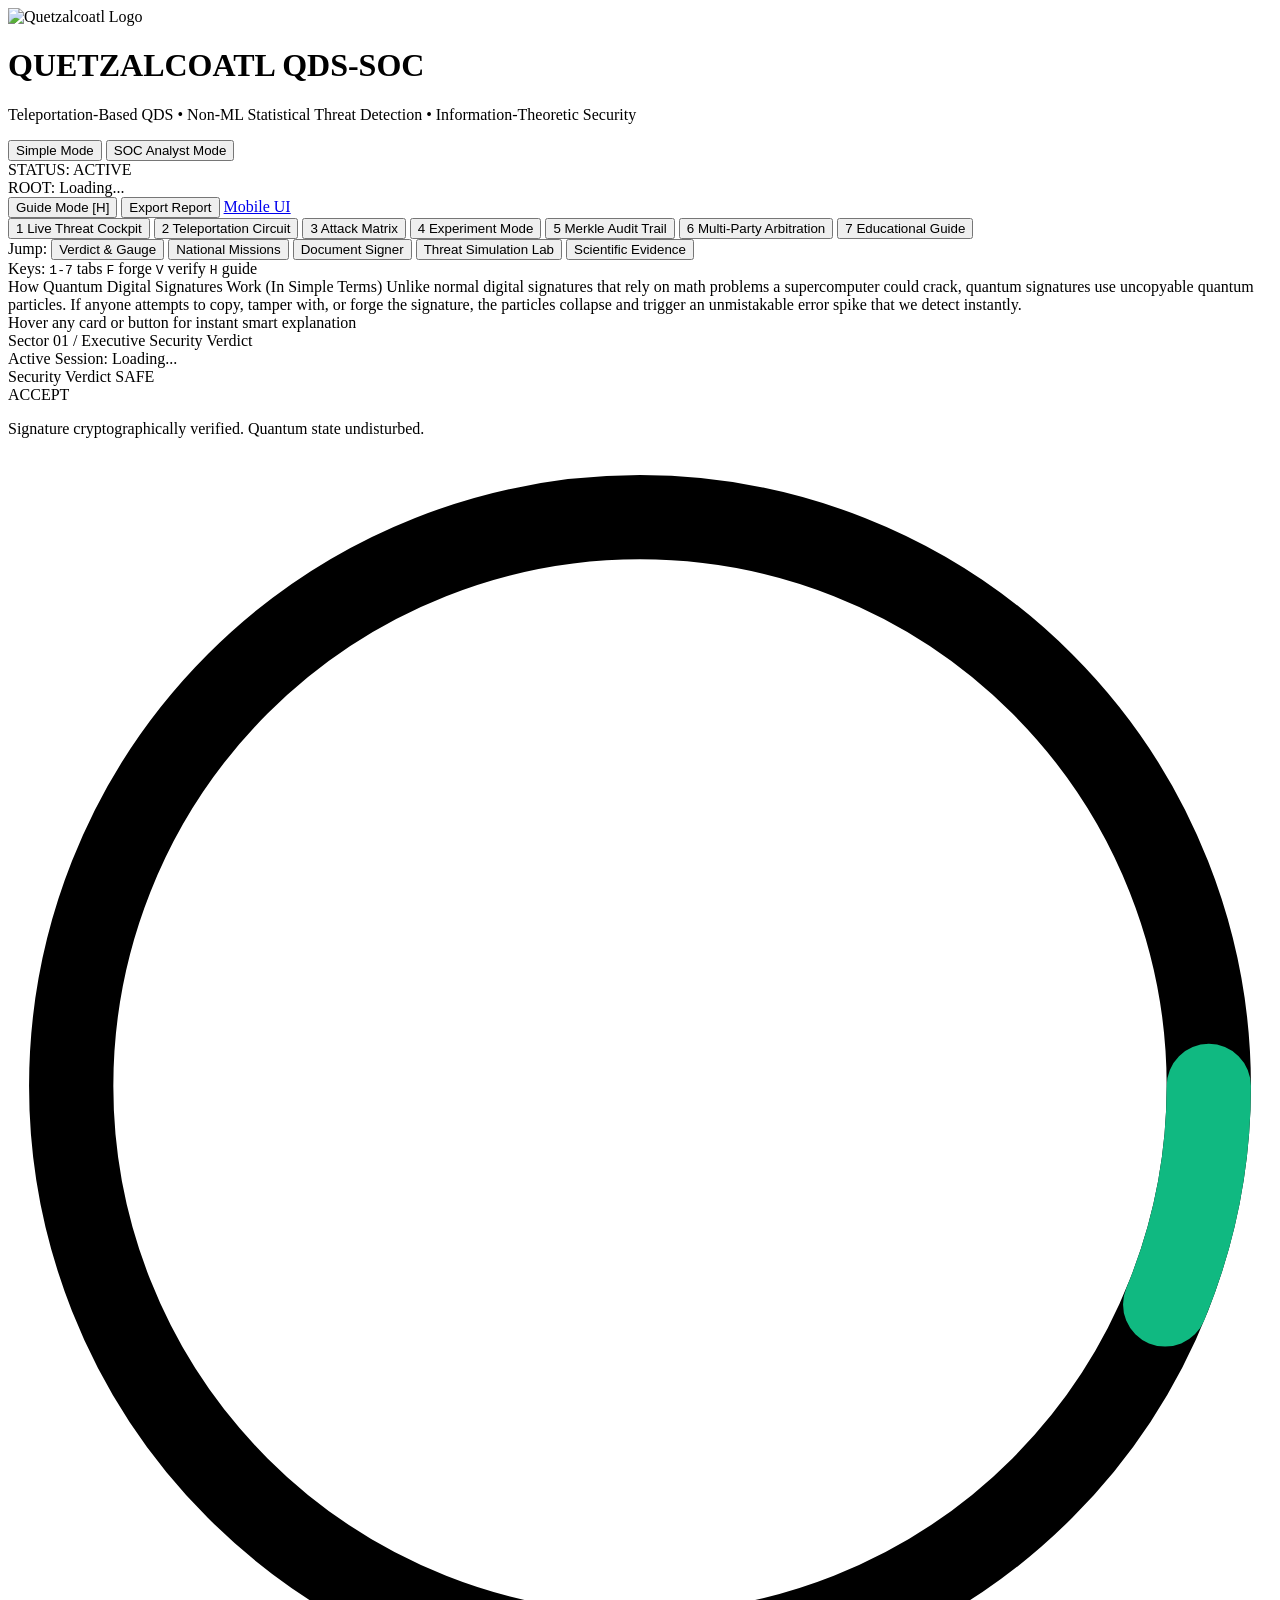
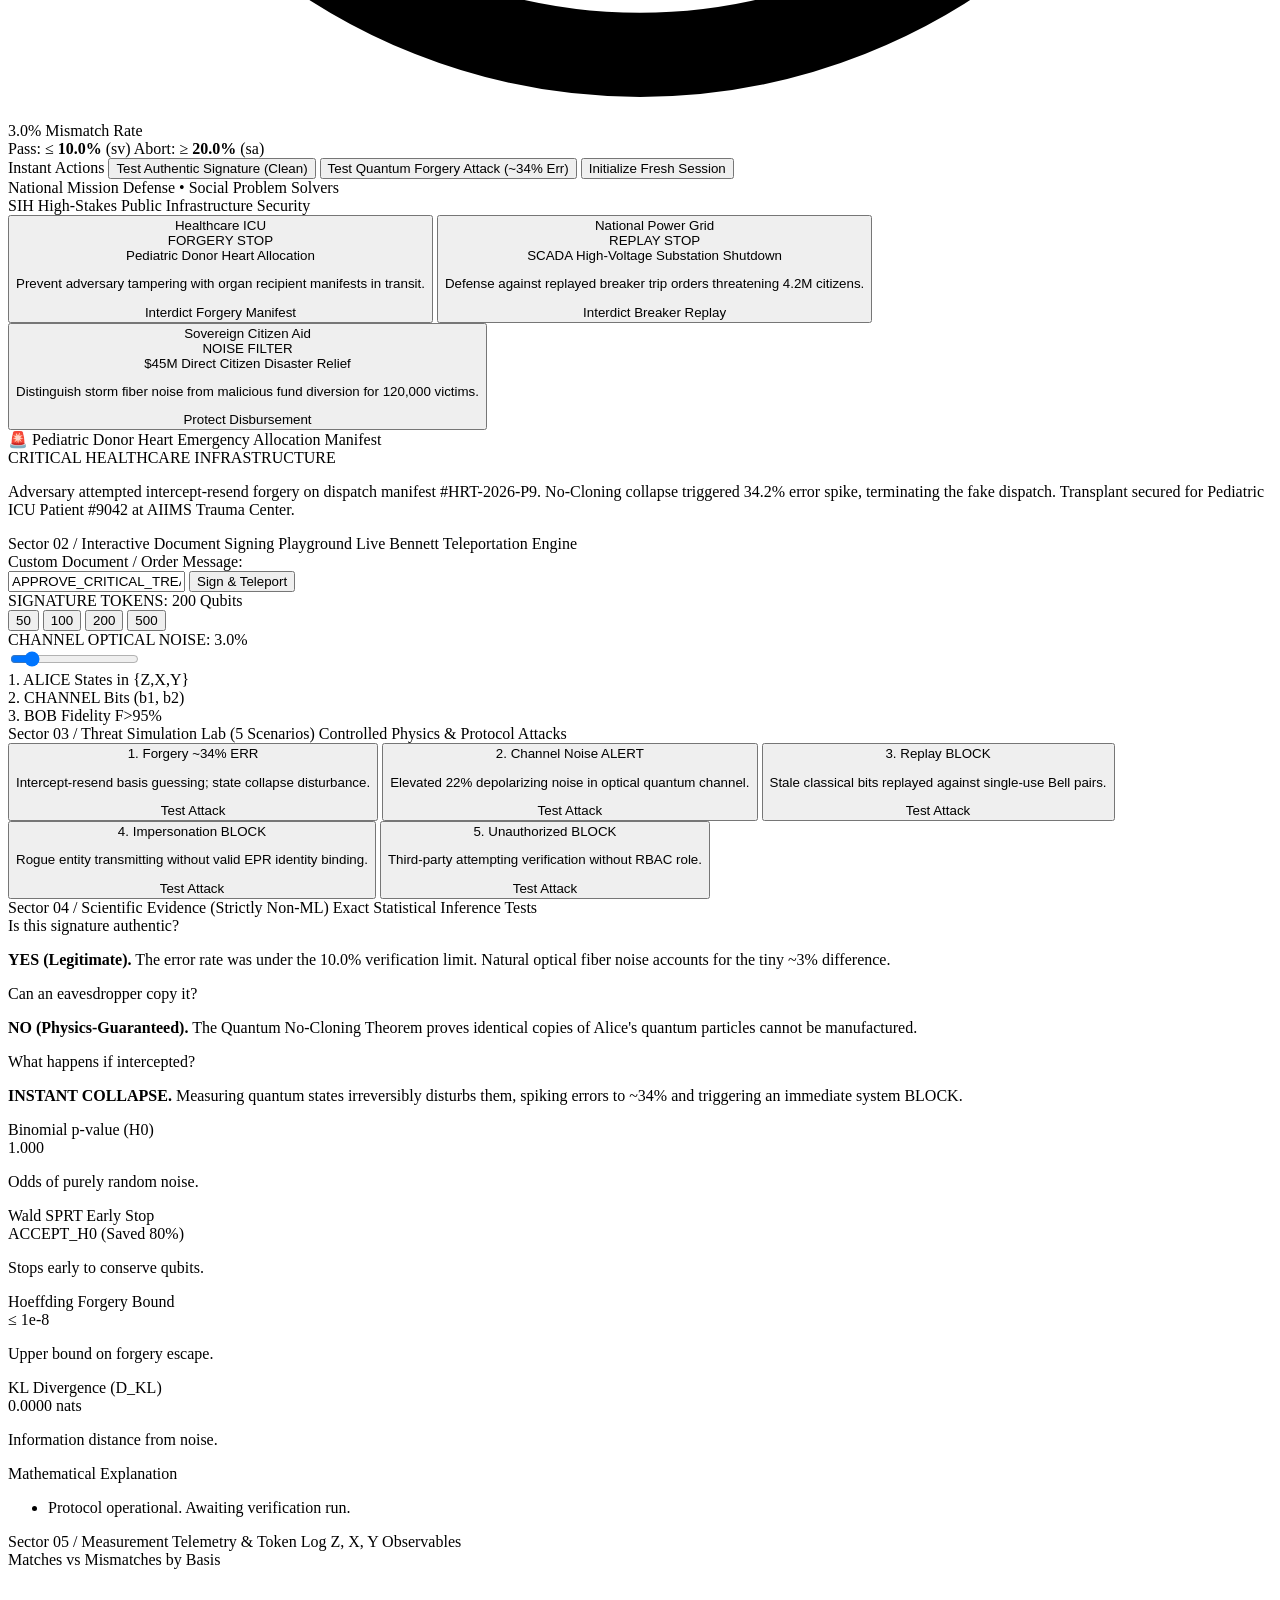
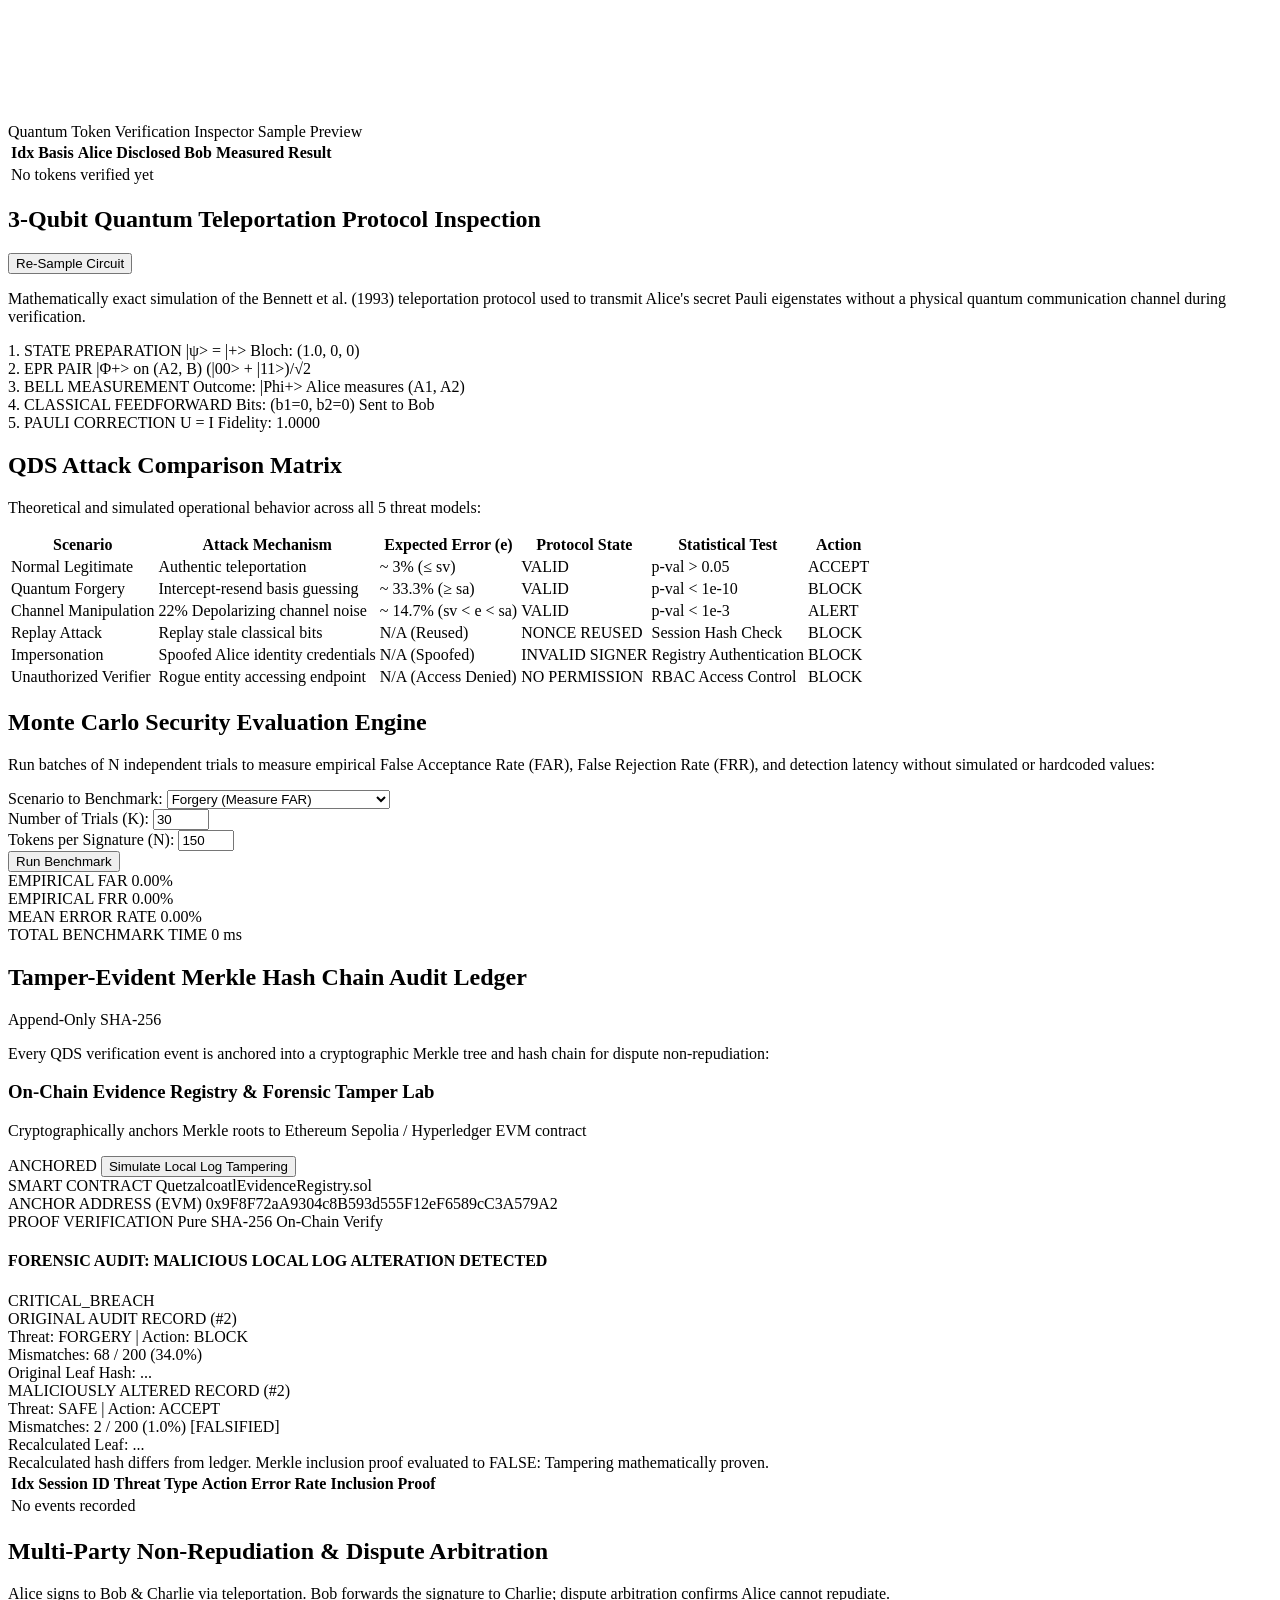
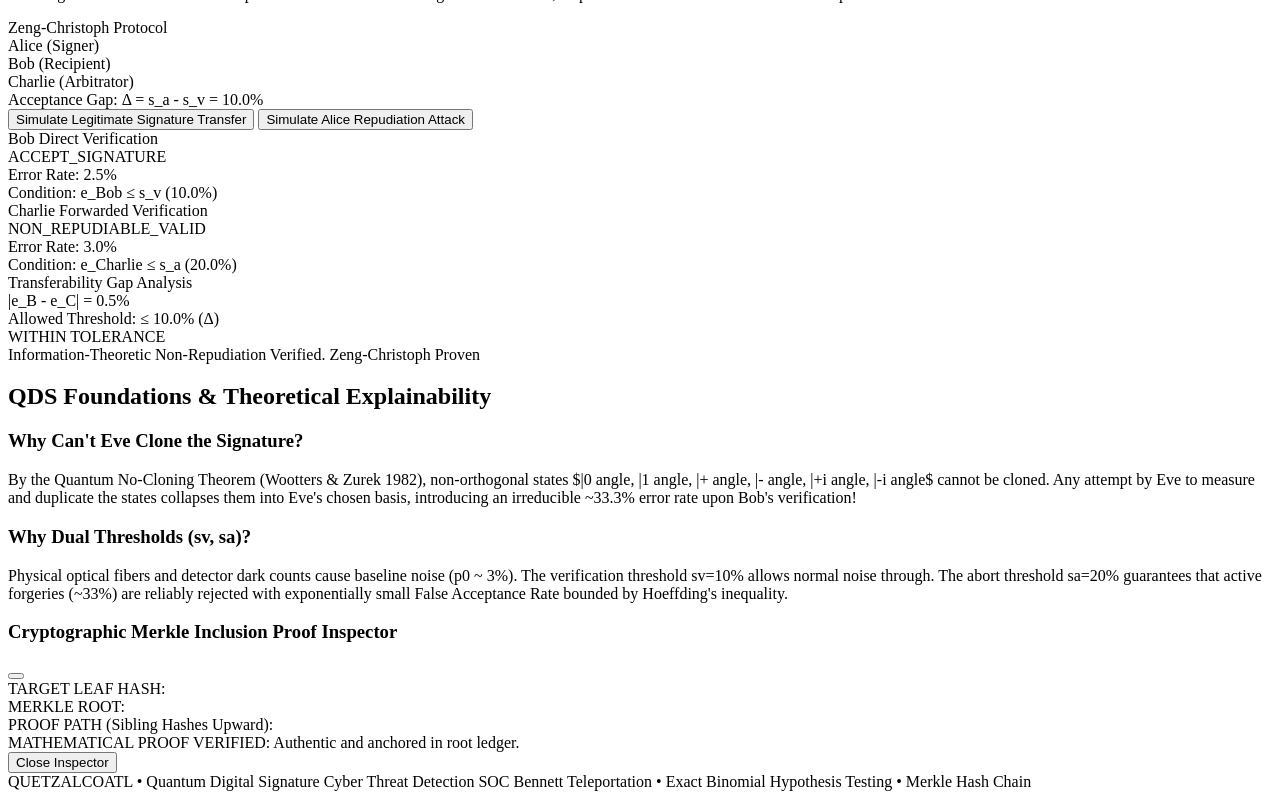
==== commit b8067ca7: "feat(ui): overhaul UI/UX navigation, sticky cockpit HUD, and floating hover explainer" ====
--- a/frontend/index.html
+++ b/frontend/index.html
@@ -4,23 +4,24 @@
 <head>
   <meta charset="UTF-8">
   <meta name="viewport" content="width=device-width, initial-scale=1.0">
-  <title>Quantum Digital Signature (QDS) Cyber Threat Detection SOC</title>
-
+  <title>QUETZALCOATL • Quantum Digital Signature SOC</title>
+  <link rel="stylesheet" href="/static/css/styles.css">
   <script src="https://cdn.tailwindcss.com"></script>
+  <script src="https://cdn.jsdelivr.net/npm/chart.js"></script>
   <script src="https://unpkg.com/lucide@latest"></script>
-  <script src="https://cdn.jsdelivr.net/npm/chart.js"></script>
-
-  <link rel="stylesheet" href="/static/css/styles.css">
 </head>
 
-<body class="min-h-screen text-slate-100 flex flex-col justify-between">
+<body class="mode-simple min-h-screen text-zinc-100 flex flex-col justify-between">
+
+  <!-- Floating Toast Notifications Container -->
+  <div id="toast-container" class="toast-container"></div>
 
   <!-- Top Navigation Bar -->
   <header
-    class="border-b border-slate-800 bg-slate-950/90 backdrop-blur-md sticky top-0 z-50 px-6 py-3 flex flex-wrap items-center justify-between gap-4">
+    class="border-b border-zinc-800/80 bg-[#0c0c0e]/95 backdrop-blur-md sticky top-0 z-50 px-6 py-3 flex flex-wrap items-center justify-between gap-4">
     <div class="flex items-center space-x-3">
       <div
-        class="w-10 h-10 rounded-lg overflow-hidden border border-indigo-500/40 bg-slate-900 flex items-center justify-center shadow-lg shadow-indigo-500/20">
+        class="w-10 h-10 rounded-lg overflow-hidden border border-zinc-700/60 bg-zinc-900 flex items-center justify-center shadow-lg shadow-black/60">
         <img src="/static/assets/cover.png" alt="Quetzalcoatl Logo" class="w-full h-full object-cover" />
       </div>
       <div>
@@ -28,64 +29,100 @@
           <h1 class="text-sm md:text-base font-bold tracking-tight text-white flex items-center gap-2">
             QUETZALCOATL
             <span
-              class="text-[10px] font-semibold px-2 py-0.5 rounded bg-indigo-500/10 text-indigo-400 border border-indigo-500/30">QDS-SOC</span>
+              class="text-[10px] font-bold px-2 py-0.5 rounded bg-zinc-800 text-cyan-400 border border-zinc-700/60 mono">QDS-SOC</span>
           </h1>
         </div>
-        <p class="text-xs text-slate-400">Teleportation-Based QDS • Non-ML Statistical Hypothesis Threat Detection •
+        <p class="text-xs text-zinc-400">Teleportation-Based QDS • Non-ML Statistical Threat Detection •
           Information-Theoretic Security</p>
       </div>
     </div>
 
-    <div class="flex items-center space-x-4 text-xs mono">
-      <div class="flex items-center space-x-2 bg-slate-900 border border-slate-800 px-3 py-1.5 rounded-lg">
-        <span class="w-2 h-2 rounded-full bg-emerald-400 animate-ping"></span>
-        <span class="text-slate-400">STATUS:</span>
+    <!-- Center: Simple Mode vs SOC Analyst Mode Switcher -->
+    <div class="mode-switcher" data-explain-title="Dashboard Mode Switcher"
+      data-explain-body="Toggle between Simple Mode (plain-English answers for laymen) and SOC Analyst Mode (deep quantum statistical formulas for evaluators).">
+      <button id="mode-btn-simple" onclick="setDashboardMode('simple')" class="mode-btn active">
+        <i data-lucide="eye" class="w-3.5 h-3.5"></i> Simple Mode
+      </button>
+      <button id="mode-btn-expert" onclick="setDashboardMode('expert')" class="mode-btn">
+        <i data-lucide="cpu" class="w-3.5 h-3.5"></i> SOC Analyst Mode
+      </button>
+    </div>
+
+    <!-- Right: Operational Indicators & Quick Actions -->
+    <div class="flex items-center space-x-3 text-xs mono">
+      <div class="flex items-center space-x-2 bg-zinc-900 border border-zinc-800 px-3 py-1.5 rounded-lg">
+        <span class="w-2 h-2 rounded-full bg-emerald-400 animate-ping" id="header-status-dot"></span>
+        <span class="text-zinc-400">STATUS:</span>
         <span class="text-emerald-400 font-semibold" id="sys-status">ACTIVE</span>
       </div>
-      <div class="hidden md:flex items-center space-x-2 bg-slate-900 border border-slate-800 px-3 py-1.5 rounded-lg">
+      <div class="hidden lg:flex items-center space-x-2 bg-zinc-900 border border-zinc-800 px-3 py-1.5 rounded-lg">
         <i data-lucide="shield-check" class="w-3.5 h-3.5 text-cyan-400"></i>
-        <span class="text-slate-400">MERKLE ROOT:</span>
-        <span class="text-cyan-300 truncate max-w-[130px]" id="top-merkle-root">Loading...</span>
-      </div>
+        <span class="text-zinc-400">ROOT:</span>
+        <span class="text-zinc-300 truncate max-w-[110px]" id="top-merkle-root">Loading...</span>
+      </div>
+      <button onclick="toggleGuideMode()" id="guide-mode-btn"
+        class="px-3 py-1.5 rounded-lg bg-zinc-900 hover:bg-zinc-800 border border-zinc-700 text-zinc-300 flex items-center gap-1.5 transition"
+        title="Toggle Explainer Guide Mode (Key: H)">
+        <i data-lucide="help-circle" class="w-3.5 h-3.5 text-cyan-400"></i>
+        <span class="hidden sm:inline">Guide Mode</span>
+        <span class="text-[10px] text-zinc-500 mono">[H]</span>
+      </button>
+      <button onclick="exportAuditReport()" data-explain-title="Export Forensic Audit Report"
+        data-explain-body="Downloads the active session's cryptographic Merkle proof, p-value evidence, and session hash as a JSON report."
+        class="px-3 py-1.5 rounded-lg bg-zinc-900 hover:bg-zinc-800 border border-zinc-700 text-zinc-200 hover:text-white flex items-center gap-1.5 transition">
+        <i data-lucide="download" class="w-3.5 h-3.5 text-cyan-400"></i> Export Report
+      </button>
+      <a href="/minimal"
+        class="px-3 py-1.5 rounded-lg bg-zinc-900 hover:bg-zinc-800 border border-cyan-500/40 text-cyan-300 hover:text-white flex items-center gap-1.5 transition"
+        title="Open Ultra-Minimal Mobile SPA">
+        <i data-lucide="smartphone" class="w-3.5 h-3.5 text-cyan-400"></i> Mobile UI
+      </a>
     </div>
   </header>
 
   <!-- Navigation Tab Bar -->
   <nav
-    class="bg-slate-950 border-b border-slate-800 px-6 py-2 flex items-center space-x-2 overflow-x-auto text-xs font-semibold">
+    class="bg-[#09090b] border-b border-zinc-800/80 px-6 py-2 flex items-center space-x-2 overflow-x-auto text-xs font-semibold">
     <button onclick="switchTab('cockpit')" id="tab-btn-cockpit" data-explain-title="Live Threat Cockpit"
-      data-explain-body="Main operations center: real-time signature verdicts, quantum mismatch gauges, instant action triggers, and statistical evidence."
-      class="tab-btn active px-3.5 py-1.5 rounded-lg border border-slate-800 hover:text-cyan-400 flex items-center gap-1.5">
+      data-explain-body="Main operations center: real-time signature verdicts, interactive document signing, quantum mismatch gauges, and threat simulations."
+      class="tab-btn active px-3.5 py-1.5 border border-zinc-800 text-cyan-400 flex items-center gap-1.5">
+      <span class="text-[10px] mono text-cyan-500 opacity-60">1</span>
       <i data-lucide="gauge" class="w-4 h-4"></i> Live Threat Cockpit
     </button>
     <button onclick="switchTab('circuit')" id="tab-btn-circuit" data-explain-title="Teleportation Circuit Lab"
       data-explain-body="Interactive step-by-step visualizer of the 3-qubit Bennett teleportation protocol transmitting states without physical channels."
-      class="tab-btn px-3.5 py-1.5 rounded-lg border border-transparent hover:text-cyan-400 flex items-center gap-1.5 text-slate-400">
+      class="tab-btn px-3.5 py-1.5 border border-transparent text-zinc-400 hover:text-white flex items-center gap-1.5">
+      <span class="text-[10px] mono text-zinc-500">2</span>
       <i data-lucide="circuit-board" class="w-4 h-4"></i> Teleportation Circuit
     </button>
     <button onclick="switchTab('matrix')" id="tab-btn-matrix" data-explain-title="Attack Matrix"
       data-explain-body="Direct side-by-side comparison table of all 5 threat models: legitimate vs forgery vs channel noise vs replay vs impersonation."
-      class="tab-btn px-3.5 py-1.5 rounded-lg border border-transparent hover:text-cyan-400 flex items-center gap-1.5 text-slate-400">
+      class="tab-btn px-3.5 py-1.5 border border-transparent text-zinc-400 hover:text-white flex items-center gap-1.5">
+      <span class="text-[10px] mono text-zinc-500">3</span>
       <i data-lucide="table-2" class="w-4 h-4"></i> Attack Matrix
     </button>
     <button onclick="switchTab('experiments')" id="tab-btn-experiments" data-explain-title="Monte Carlo Experiments"
       data-explain-body="Automated Monte Carlo batch benchmark engine measuring empirical False Acceptance Rate (FAR), False Rejection Rate (FRR), and latency."
-      class="tab-btn px-3.5 py-1.5 rounded-lg border border-transparent hover:text-cyan-400 flex items-center gap-1.5 text-slate-400">
+      class="tab-btn px-3.5 py-1.5 border border-transparent text-zinc-400 hover:text-white flex items-center gap-1.5">
+      <span class="text-[10px] mono text-zinc-500">4</span>
       <i data-lucide="flask-conical" class="w-4 h-4"></i> Experiment Mode
     </button>
     <button onclick="switchTab('audit')" id="tab-btn-audit" data-explain-title="Merkle Audit Ledger"
       data-explain-body="Tamper-evident append-only Merkle hash chain and Ethereum smart contract anchoring with interactive forensic tampering simulation."
-      class="tab-btn px-3.5 py-1.5 rounded-lg border border-transparent hover:text-cyan-400 flex items-center gap-1.5 text-slate-400">
+      class="tab-btn px-3.5 py-1.5 border border-transparent text-zinc-400 hover:text-white flex items-center gap-1.5">
+      <span class="text-[10px] mono text-zinc-500">5</span>
       <i data-lucide="file-lock-2" class="w-4 h-4"></i> Merkle Audit Trail
     </button>
     <button onclick="switchTab('multi-party')" id="tab-btn-multi-party" data-explain-title="Multi-Party Arbitration"
       data-explain-body="Zeng-Christoph arbitration protocol proving Alice cannot repudiate a signed document when Bob transfers it to Charlie."
-      class="tab-btn px-3.5 py-1.5 rounded-lg border border-transparent hover:text-cyan-400 flex items-center gap-1.5 text-slate-400">
+      class="tab-btn px-3.5 py-1.5 border border-transparent text-zinc-400 hover:text-white flex items-center gap-1.5">
+      <span class="text-[10px] mono text-zinc-500">6</span>
       <i data-lucide="users" class="w-4 h-4"></i> Multi-Party Arbitration
     </button>
     <button onclick="switchTab('education')" id="tab-btn-education" data-explain-title="Educational Foundations"
       data-explain-body="Plain-language deep-dive into quantum physics principles: No-Cloning Theorem, Heisenberg Uncertainty, and dual threshold derivation."
-      class="tab-btn px-3.5 py-1.5 rounded-lg border border-transparent hover:text-cyan-400 flex items-center gap-1.5 text-slate-400">
+      class="tab-btn px-3.5 py-1.5 border border-transparent text-zinc-400 hover:text-white flex items-center gap-1.5">
+      <span class="text-[10px] mono text-zinc-500">7</span>
       <i data-lucide="book-open" class="w-4 h-4"></i> Educational Guide
     </button>
   </nav>
@@ -96,62 +133,90 @@
     <!-- TAB 1: LIVE THREAT COCKPIT -->
     <div id="tab-cockpit" class="space-y-6">
 
+      <!-- Quick Navigation Sector Jump Bar -->
+      <div
+        class="quick-nav-bar p-2.5 rounded-xl bg-zinc-900/80 border border-zinc-800 flex items-center justify-between gap-3 shadow-sm">
+        <div class="flex items-center gap-1.5 overflow-x-auto">
+          <span
+            class="text-[10px] uppercase font-bold tracking-wider text-zinc-400 px-2 flex items-center gap-1 mono shrink-0">
+            <i data-lucide="compass" class="w-3.5 h-3.5 text-cyan-400"></i> Jump:
+          </span>
+          <button onclick="scrollToSector('sector-verdict')" class="quick-nav-pill"><i data-lucide="shield-check"
+              class="w-3 h-3 text-emerald-400"></i> Verdict & Gauge</button>
+          <button onclick="scrollToSector('sector-missions')" class="quick-nav-pill"><i data-lucide="shield-alert"
+              class="w-3 h-3 text-rose-400"></i> National Missions</button>
+          <button onclick="scrollToSector('sector-signer')" class="quick-nav-pill"><i data-lucide="pen-tool"
+              class="w-3 h-3 text-cyan-400"></i> Document Signer</button>
+          <button onclick="scrollToSector('sector-threats')" class="quick-nav-pill"><i data-lucide="swords"
+              class="w-3 h-3 text-rose-400"></i> Threat Simulation Lab</button>
+          <button onclick="scrollToSector('sector-evidence')" class="quick-nav-pill"><i data-lucide="binary"
+              class="w-3 h-3 text-purple-400"></i> Scientific Evidence</button>
+        </div>
+        <div class="text-[10px] mono text-zinc-500 hidden xl:flex items-center gap-2 shrink-0">
+          <span>Keys: <kbd class="px-1.5 py-0.5 rounded bg-zinc-800 text-zinc-300">1-7</kbd> tabs</span>
+          <span><kbd class="px-1.5 py-0.5 rounded bg-zinc-800 text-zinc-300">F</kbd> forge</span>
+          <span><kbd class="px-1.5 py-0.5 rounded bg-zinc-800 text-zinc-300">V</kbd> verify</span>
+          <span><kbd class="px-1.5 py-0.5 rounded bg-zinc-800 text-zinc-300">H</kbd> guide</span>
+        </div>
+      </div>
+
       <!-- Plain-English Quick Guide Banner -->
       <div
-        class="p-4 rounded-xl bg-indigo-950/30 border border-indigo-500/20 text-xs flex flex-wrap items-center justify-between gap-3">
+        class="p-4 rounded-xl bg-zinc-900 border border-zinc-800 text-xs flex flex-wrap items-center justify-between gap-3 shadow-md">
         <div class="flex items-center gap-3">
-          <div class="p-2 rounded-lg bg-indigo-500/10 text-indigo-400 font-bold"><i data-lucide="sparkles"
-              class="w-5 h-5"></i></div>
+          <div class="p-2 rounded-lg bg-zinc-800 text-cyan-400 font-bold"><i data-lucide="sparkles" class="w-5 h-5"></i>
+          </div>
           <div>
             <span class="font-bold text-white text-sm block">How Quantum Digital Signatures Work (In Simple
               Terms)</span>
-            <span class="text-slate-300 text-xs">Unlike normal digital signatures that rely on math problems a
+            <span class="text-zinc-300 text-xs">Unlike normal digital signatures that rely on math problems a
               supercomputer could crack, quantum signatures use uncopyable quantum particles. If anyone attempts to
               copy, tamper with, or forge the signature, the particles collapse and trigger an unmistakable error spike
               that we detect instantly.</span>
           </div>
         </div>
-        <div class="text-[11px] text-indigo-300 font-medium flex items-center gap-1.5 mono">
-          <i data-lucide="info" class="w-3.5 h-3.5"></i> Hover any card or metric for a 5-sec simple explainer
+        <div class="text-[11px] text-zinc-400 font-medium flex items-center gap-1.5 mono">
+          <i data-lucide="info" class="w-3.5 h-3.5 text-cyan-400"></i> Hover any card or button for instant smart
+          explanation
         </div>
       </div>
 
       <!-- SECTOR 01: EXECUTIVE STATUS & INSTANT VERDICT -->
-      <section class="sector-card" data-explain-title="Sector 1: Security Verdict"
-        data-explain-body="This sector displays the real-time verdict on the digital signature: ACCEPT (clean), ALERT (channel noise), or BLOCK (attack detected).">
+      <section id="sector-verdict" class="sector-card" data-explain-title="Sector 1: Security Verdict"
+        data-explain-body="Displays the real-time verdict on the signature: ACCEPT (clean), ALERT (channel noise), or BLOCK (attack detected).">
         <div class="sector-header">
-          <span class="sector-tag"><i data-lucide="shield-check" class="w-3 h-3"></i> Sector 01 / Executive Security
-            Verdict</span>
+          <span class="sector-tag"><i data-lucide="shield-check" class="w-3 h-3 text-emerald-400"></i> Sector 01 /
+            Executive Security Verdict</span>
           <div class="flex items-center space-x-2 text-xs mono">
-            <span class="text-slate-400">Active Session:</span>
-            <span class="font-bold text-indigo-300" id="ribbon-session-id">Loading...</span>
+            <span class="text-zinc-400">Active Session:</span>
+            <span class="font-bold text-zinc-200" id="ribbon-session-id">Loading...</span>
           </div>
         </div>
 
         <div class="grid grid-cols-1 lg:grid-cols-12 gap-6 items-center">
           <!-- Left: Big Status Card -->
-          <div class="lg:col-span-4 p-5 rounded-xl bg-slate-900/90 border border-slate-800 space-y-3">
+          <div class="lg:col-span-4 p-5 rounded-xl bg-zinc-900 border border-zinc-800 space-y-3">
             <div class="flex items-center justify-between">
-              <span class="text-[10px] uppercase font-bold tracking-wider text-slate-400">Security Verdict</span>
+              <span class="text-[10px] uppercase font-bold tracking-wider text-zinc-400">Security Verdict</span>
               <span id="threat-type-badge" class="text-xs mono font-bold text-emerald-400">SAFE</span>
             </div>
             <div id="action-badge"
               class="px-5 py-3 rounded-lg text-2xl font-black tracking-wider mono text-center badge-accept">
               ACCEPT
             </div>
-            <p class="text-xs text-slate-300 leading-relaxed" id="action-summary">
+            <p class="text-xs text-zinc-300 leading-relaxed" id="action-summary">
               Signature cryptographically verified. Quantum state undisturbed.
             </p>
           </div>
 
           <!-- Middle: Error Gauge & Thresholds -->
           <div
-            class="lg:col-span-4 flex flex-col items-center justify-center p-4 bg-slate-900/50 rounded-xl border border-slate-800/80"
+            class="lg:col-span-4 flex flex-col items-center justify-center p-4 bg-zinc-900 rounded-xl border border-zinc-800"
             data-explain-title="Quantum Mismatch Gauge"
             data-explain-body="Measures how many quantum particles did not match. Under 10% is normal optical noise; 34% proves an active intercept-resend attack.">
             <div class="relative w-36 h-36 flex items-center justify-center">
               <svg class="w-full h-full transform -rotate-90" viewBox="0 0 120 120">
-                <circle cx="60" cy="60" r="54" stroke="currentColor" stroke-width="8" class="text-slate-800"
+                <circle cx="60" cy="60" r="54" stroke="currentColor" stroke-width="8" class="text-zinc-800"
                   fill="transparent" />
                 <circle id="error-rate-circle" cx="60" cy="60" r="54" stroke="#10b981" stroke-width="8"
                   class="score-circle" fill="transparent" stroke-dasharray="339.29" stroke-dashoffset="318"
@@ -159,11 +224,11 @@
               </svg>
               <div class="absolute flex flex-col items-center justify-center text-center">
                 <span id="error-rate-val" class="text-2xl font-black mono text-white">3.0%</span>
-                <span class="text-[9px] text-slate-400 uppercase font-semibold">Mismatch Rate</span>
+                <span class="text-[9px] text-zinc-400 uppercase font-semibold">Mismatch Rate</span>
               </div>
             </div>
             <div
-              class="flex items-center justify-between w-full pt-3 px-2 text-[11px] mono text-slate-400 border-t border-slate-800 mt-2">
+              class="flex items-center justify-between w-full pt-3 px-2 text-[11px] mono text-zinc-400 border-t border-zinc-800 mt-2">
               <span>Pass: &le; <b class="text-emerald-400" id="ribbon-sv">10.0%</b> (sv)</span>
               <span>Abort: &ge; <b class="text-rose-400" id="ribbon-sa">20.0%</b> (sa)</span>
             </div>
@@ -171,7 +236,7 @@
 
           <!-- Right: Instant Action Triggers -->
           <div class="lg:col-span-4 space-y-2.5">
-            <span class="text-[10px] uppercase font-bold tracking-wider text-slate-400 block">Instant Actions</span>
+            <span class="text-[10px] uppercase font-bold tracking-wider text-zinc-400 block">Instant Actions</span>
             <button onclick="runLegitimateVerify()" data-explain-title="Verify Authentic Signature"
               data-explain-body="Simulates an honest Alice-to-Bob transmission with normal physical optical noise (~3%). Verified with state fidelity F > 95%."
               class="w-full py-2.5 px-4 rounded-lg bg-emerald-950/80 hover:bg-emerald-900 border border-emerald-500/50 text-xs font-bold text-emerald-300 flex items-center justify-center gap-2 transition">
@@ -184,96 +249,212 @@
             </button>
             <button onclick="createNewSession()" data-explain-title="New Signing Session"
               data-explain-body="Generates a fresh set of pre-shared Bell pairs and Alice private keys with a new cryptographic session ID."
-              class="w-full py-2 px-4 rounded-lg bg-slate-900 hover:bg-slate-800 border border-slate-700 text-xs font-semibold text-slate-300 flex items-center justify-center gap-2 transition">
-              <i data-lucide="plus" class="w-3.5 h-3.5 text-indigo-400"></i> Initialize Fresh Session
+              class="w-full py-2 px-4 rounded-lg bg-zinc-900 hover:bg-zinc-800 border border-zinc-700 text-xs font-semibold text-zinc-300 flex items-center justify-center gap-2 transition">
+              <i data-lucide="plus" class="w-3.5 h-3.5 text-cyan-400"></i> Initialize Fresh Session
             </button>
           </div>
         </div>
       </section>
 
-      <!-- SECTOR 02: THE 3-STEP QUANTUM PIPELINE -->
-      <section class="sector-card" data-explain-title="Sector 2: Quantum Pipeline"
-        data-explain-body="The physical 3-step lifecycle: Alice prepares secret quantum states, teleports them via entangled Bell pairs, and Bob verifies them.">
+      <!-- SECTOR 01.5: NATIONAL MISSION DEFENSE • HIGH-IMPACT SOCIAL SCENARIOS -->
+      <section id="sector-missions" class="sector-card border-l-4 border-l-rose-500"
+        data-explain-title="National Mission Defense"
+        data-explain-body="Critical social problem scenarios: protecting pediatric organ distribution, high-voltage electrical SCADA grids, and disaster citizen relief funds against quantum cyber warfare.">
         <div class="sector-header">
-          <span class="sector-tag"><i data-lucide="git-commit" class="w-3 h-3"></i> Sector 02 / The 3-Step Quantum
-            Pipeline</span>
-          <span class="text-xs text-slate-400 mono">Bennett Teleportation Architecture</span>
-        </div>
-
-        <div class="grid grid-cols-1 md:grid-cols-3 gap-4 text-xs">
-          <!-- Step 1 -->
-          <div class="p-4 rounded-xl bg-slate-900/90 border border-slate-800 space-y-2"
-            data-explain-title="Step 1: Alice Preparation"
-            data-explain-body="Alice encodes private bits into non-orthogonal quantum states (Z, X, or Y basis) that cannot be cloned by anyone.">
-            <div class="flex items-center gap-2 text-indigo-400 font-bold">
-              <span class="w-5 h-5 rounded-full bg-indigo-500/20 flex items-center justify-center text-[10px]">1</span>
-              <span>Alice Signs Document</span>
-            </div>
-            <p class="text-slate-400 text-[11px] leading-relaxed">
-              Encodes private random quantum states $|\psi_k\rangle \in \{Z, X, Y\}$ bound to the document message hash.
-            </p>
-            <div class="p-2 rounded bg-slate-950 text-[10px] mono text-indigo-300">
-              States: |0>, |1>, |+>, |->, |+i>, |-i>
-            </div>
-          </div>
-
-          <!-- Step 2 -->
-          <div class="p-4 rounded-xl bg-slate-900/90 border border-slate-800 space-y-2"
-            data-explain-title="Step 2: Quantum Teleportation"
-            data-explain-body="Alice uses Bell-state entanglement to teleport the states to Bob. Alice only transmits 2 classical bits (b1, b2) over the wire.">
-            <div class="flex items-center gap-2 text-purple-400 font-bold">
-              <span class="w-5 h-5 rounded-full bg-purple-500/20 flex items-center justify-center text-[10px]">2</span>
-              <span>Teleportation Channel</span>
-            </div>
-            <p class="text-slate-400 text-[11px] leading-relaxed">
-              Alice measures Bell pairs (BSM) and transmits correction bits $(b_1, b_2)$. Bob applies Pauli correction
-              $U = Z^{b_1} X^{b_2}$.
-            </p>
-            <div class="p-2 rounded bg-slate-950 text-[10px] mono text-purple-300">
-              Noiseless Fidelity: F = 1.0000
-            </div>
-          </div>
-
-          <!-- Step 3 -->
-          <div class="p-4 rounded-xl bg-slate-900/90 border border-slate-800 space-y-2"
-            data-explain-title="Step 3: Bob Verification"
-            data-explain-body="Alice announces which basis she used. Bob measures his qubits. If error rate is low, Bob accepts. If disturbed, Bob rejects.">
-            <div class="flex items-center gap-2 text-emerald-400 font-bold">
-              <span class="w-5 h-5 rounded-full bg-emerald-500/20 flex items-center justify-center text-[10px]">3</span>
-              <span>Bob Verifies & Audits</span>
-            </div>
-            <p class="text-slate-400 text-[11px] leading-relaxed">
-              Bob measures in Alice's announced basis, calculates mismatch rate $e$, and checks against dual thresholds
-              $(s_v, s_a)$.
-            </p>
-            <div class="p-2 rounded bg-slate-950 text-[10px] mono text-emerald-300">
-              Decision: Accept if e &le; 10%
-            </div>
-          </div>
+          <div class="flex items-center gap-2">
+            <span class="w-2.5 h-2.5 rounded-full bg-rose-500 animate-ping"></span>
+            <span class="sector-tag font-bold text-rose-300">
+              <i data-lucide="shield-alert" class="w-3.5 h-3.5 text-rose-400"></i> National Mission Defense • Social
+              Problem Solvers
+            </span>
+          </div>
+          <span class="text-xs text-cyan-400 mono font-semibold">SIH High-Stakes Public Infrastructure Security</span>
+        </div>
+
+        <!-- 3-Mission Interactive Selector Cards -->
+        <div class="grid grid-cols-1 md:grid-cols-3 gap-4 mb-4">
+          <!-- Mission 1: Pediatric Organ ICU -->
+          <button onclick="triggerSocialMission('healthcare_organ_dispatch')" id="desktop-btn-scen-organ"
+            class="p-4 rounded-xl border border-rose-500/60 bg-rose-950/30 hover:bg-rose-900/40 text-left transition space-y-2 shadow-lg shadow-rose-950/20">
+            <div class="flex items-center justify-between">
+              <div class="flex items-center gap-2 text-rose-400 font-bold text-xs">
+                <i data-lucide="heart-pulse" class="w-4 h-4 text-rose-400"></i> Healthcare ICU
+              </div>
+              <span
+                class="text-[9px] px-2 py-0.5 rounded bg-rose-900/80 text-rose-300 mono font-bold border border-rose-500/50">FORGERY
+                STOP</span>
+            </div>
+            <div class="text-white font-bold text-xs">Pediatric Donor Heart Allocation</div>
+            <p class="text-zinc-400 text-[11px] leading-relaxed">Prevent adversary tampering with organ recipient
+              manifests in transit.</p>
+            <div class="text-[10px] font-semibold text-rose-400 flex items-center gap-1 pt-1">
+              <i data-lucide="play" class="w-3 h-3"></i> Interdict Forgery Manifest
+            </div>
+          </button>
+
+          <!-- Mission 2: Power Grid Blackout -->
+          <button onclick="triggerSocialMission('grid_blackout_command')" id="desktop-btn-scen-grid"
+            class="p-4 rounded-xl border border-zinc-800 bg-zinc-900/80 hover:border-purple-500/60 hover:bg-purple-950/30 text-left transition space-y-2">
+            <div class="flex items-center justify-between">
+              <div class="flex items-center gap-2 text-purple-400 font-bold text-xs">
+                <i data-lucide="zap" class="w-4 h-4 text-purple-400"></i> National Power Grid
+              </div>
+              <span
+                class="text-[9px] px-2 py-0.5 rounded bg-purple-900/80 text-purple-300 mono font-bold border border-purple-500/50">REPLAY
+                STOP</span>
+            </div>
+            <div class="text-white font-bold text-xs">SCADA High-Voltage Substation Shutdown</div>
+            <p class="text-zinc-400 text-[11px] leading-relaxed">Defense against replayed breaker trip orders
+              threatening 4.2M citizens.</p>
+            <div class="text-[10px] font-semibold text-purple-400 flex items-center gap-1 pt-1">
+              <i data-lucide="play" class="w-3 h-3"></i> Interdict Breaker Replay
+            </div>
+          </button>
+
+          <!-- Mission 3: Disaster Relief Aid -->
+          <button onclick="triggerSocialMission('disaster_relief_aid')" id="desktop-btn-scen-aid"
+            class="p-4 rounded-xl border border-zinc-800 bg-zinc-900/80 hover:border-amber-500/60 hover:bg-amber-950/30 text-left transition space-y-2">
+            <div class="flex items-center justify-between">
+              <div class="flex items-center gap-2 text-amber-400 font-bold text-xs">
+                <i data-lucide="coins" class="w-4 h-4 text-amber-400"></i> Sovereign Citizen Aid
+              </div>
+              <span
+                class="text-[9px] px-2 py-0.5 rounded bg-amber-900/80 text-amber-300 mono font-bold border border-amber-500/50">NOISE
+                FILTER</span>
+            </div>
+            <div class="text-white font-bold text-xs">$45M Direct Citizen Disaster Relief</div>
+            <p class="text-zinc-400 text-[11px] leading-relaxed">Distinguish storm fiber noise from malicious fund
+              diversion for 120,000 victims.</p>
+            <div class="text-[10px] font-semibold text-amber-400 flex items-center gap-1 pt-1">
+              <i data-lucide="play" class="w-3 h-3"></i> Protect Disbursement
+            </div>
+          </button>
+        </div>
+
+        <!-- Live Mission Impact Alert Banner -->
+        <div id="desktop-mission-banner"
+          class="p-4 rounded-xl border border-rose-500/40 bg-rose-950/20 space-y-2 transition-all">
+          <div class="flex items-center justify-between">
+            <div class="flex items-center gap-2">
+              <i data-lucide="activity" class="w-4 h-4 text-rose-400"></i>
+              <span class="font-bold text-rose-300 text-sm" id="desktop-mission-title">🚨 Pediatric Donor Heart
+                Emergency Allocation Manifest</span>
+            </div>
+            <span
+              class="text-[10px] mono px-2.5 py-1 rounded bg-rose-900/60 border border-rose-500/40 text-rose-300 font-bold uppercase"
+              id="desktop-mission-badge">CRITICAL HEALTHCARE INFRASTRUCTURE</span>
+          </div>
+          <p class="text-xs text-zinc-200 leading-relaxed" id="desktop-mission-impact">
+            Adversary attempted intercept-resend forgery on dispatch manifest #HRT-2026-P9. No-Cloning collapse
+            triggered 34.2% error spike, terminating the fake dispatch. Transplant secured for Pediatric ICU Patient
+            #9042 at AIIMS Trauma Center.
+          </p>
         </div>
       </section>
 
+      <!-- SECTOR 02: INTERACTIVE DOCUMENT SIGNING PLAYGROUND -->
+      <section id="sector-signer" class="sector-card" data-explain-title="Sector 2: Document Signing Playground"
+        data-explain-body="Type any custom document or financial wire order. Alice teleports quantum signature tokens to Bob via pre-shared Bell pairs.">
+        <div class="sector-header">
+          <span class="sector-tag"><i data-lucide="pen-tool" class="w-3 h-3 text-cyan-400"></i> Sector 02 / Interactive
+            Document Signing Playground</span>
+          <span class="text-xs text-zinc-400 mono">Live Bennett Teleportation Engine</span>
+        </div>
+
+        <div class="grid grid-cols-1 lg:grid-cols-12 gap-6 items-center">
+          <!-- Input Controls (7 cols) -->
+          <div class="lg:col-span-7 space-y-3">
+            <div>
+              <label class="block text-xs font-semibold text-zinc-300 mb-1">Custom Document / Order Message:</label>
+              <div class="flex gap-2">
+                <input type="text" id="signer-doc-message" value="APPROVE_CRITICAL_TREASURY_TRANSFER_INR_50CR"
+                  class="signer-input flex-grow" placeholder="Type document text to sign...">
+                <button onclick="signCustomDocument()" data-explain-title="Sign & Teleport Document"
+                  data-explain-body="Hashes this document with SHA-256, binds it to Alice's quantum states, teleports them to Bob, and executes live verification."
+                  class="px-4 py-2 rounded-lg bg-cyan-600 hover:bg-cyan-500 font-bold text-xs text-black flex items-center gap-1.5 transition shrink-0">
+                  <i data-lucide="send" class="w-4 h-4"></i> Sign & Teleport
+                </button>
+              </div>
+            </div>
+
+            <!-- Parameters: Tokens & Noise -->
+            <div class="grid grid-cols-1 md:grid-cols-2 gap-3 text-xs mono pt-1">
+              <div class="p-2.5 bg-zinc-900 rounded-lg border border-zinc-800">
+                <div class="flex items-center justify-between mb-1">
+                  <span class="text-zinc-400 text-[10px]">SIGNATURE TOKENS:</span>
+                  <span id="doc-tokens-val" class="text-cyan-400 font-bold">200 Qubits</span>
+                </div>
+                <div class="flex gap-1.5">
+                  <button onclick="setTokenCount(50)" id="tkn-50"
+                    class="token-btn px-2 py-0.5 rounded bg-zinc-800 text-[10px] text-zinc-300 hover:text-white">50</button>
+                  <button onclick="setTokenCount(100)" id="tkn-100"
+                    class="token-btn px-2 py-0.5 rounded bg-zinc-800 text-[10px] text-zinc-300 hover:text-white">100</button>
+                  <button onclick="setTokenCount(200)" id="tkn-200"
+                    class="token-btn active px-2 py-0.5 rounded bg-cyan-900/60 border border-cyan-500/50 text-[10px] text-cyan-300 font-bold">200</button>
+                  <button onclick="setTokenCount(500)" id="tkn-500"
+                    class="token-btn px-2 py-0.5 rounded bg-zinc-800 text-[10px] text-zinc-300 hover:text-white">500</button>
+                </div>
+              </div>
+
+              <div class="p-2.5 bg-zinc-900 rounded-lg border border-zinc-800">
+                <div class="flex items-center justify-between mb-1">
+                  <span class="text-zinc-400 text-[10px]">CHANNEL OPTICAL NOISE:</span>
+                  <span id="doc-noise-val" class="text-emerald-400 font-bold">3.0%</span>
+                </div>
+                <input type="range" id="doc-noise-slider" min="0" max="25" value="3" step="1"
+                  oninput="updateNoiseSlider(this.value)"
+                  class="w-full h-1.5 bg-zinc-700 rounded-lg appearance-none cursor-pointer accent-cyan-400">
+              </div>
+            </div>
+          </div>
+
+          <!-- Visual 3-Node Progression (5 cols) -->
+          <div class="lg:col-span-5 grid grid-cols-3 gap-2 text-xs mono">
+            <div class="p-3 rounded-lg bg-zinc-900 border border-zinc-800 space-y-1 text-center"
+              data-explain-title="Step 1: Alice Preparation"
+              data-explain-body="Alice binds document SHA-256 hash to non-orthogonal quantum states in {Z, X, Y} conjugate bases.">
+              <span class="text-[9px] text-zinc-400 block font-bold">1. ALICE</span>
+              <i data-lucide="key-round" class="w-4 h-4 mx-auto text-cyan-400"></i>
+              <span class="text-[10px] text-zinc-300 block">States in {Z,X,Y}</span>
+            </div>
+            <div class="p-3 rounded-lg bg-zinc-900 border border-zinc-800 space-y-1 text-center"
+              data-explain-title="Step 2: Bell Teleportation"
+              data-explain-body="States are transmitted across Bell pairs. Only 2 classical feedforward bits (b1, b2) travel over the wire.">
+              <span class="text-[9px] text-zinc-400 block font-bold">2. CHANNEL</span>
+              <i data-lucide="radio" class="w-4 h-4 mx-auto text-purple-400"></i>
+              <span class="text-[10px] text-purple-300 block">Bits (b1, b2)</span>
+            </div>
+            <div class="p-3 rounded-lg bg-zinc-900 border border-zinc-800 space-y-1 text-center"
+              data-explain-title="Step 3: Bob Verification"
+              data-explain-body="Bob applies Pauli correction U, measures in announced bases, and verifies error rate is below 10%.">
+              <span class="text-[9px] text-zinc-400 block font-bold">3. BOB</span>
+              <i data-lucide="shield-check" class="w-4 h-4 mx-auto text-emerald-400"></i>
+              <span class="text-[10px] text-emerald-400 block">Fidelity F>95%</span>
+            </div>
+          </div>
+        </div>
+      </section>
+
       <!-- SECTOR 03: CYBER THREAT SIMULATION LAB -->
-      <section class="sector-card" data-explain-title="Sector 3: Attack Simulation Lab"
+      <section id="sector-threats" class="sector-card" data-explain-title="Sector 3: Attack Simulation Lab"
         data-explain-body="Simulate 5 realistic cyber attacks against the QDS protocol to test how quantum physics and non-ML statistics detect them.">
         <div class="sector-header">
-          <span class="sector-tag"><i data-lucide="swords" class="w-3 h-3"></i> Sector 03 / Threat Simulation Lab (5
-            Scenarios)</span>
-          <span class="text-xs text-slate-400 mono">Controlled Physics & Protocol Attacks</span>
+          <span class="sector-tag"><i data-lucide="swords" class="w-3 h-3 text-rose-400"></i> Sector 03 / Threat
+            Simulation Lab (5 Scenarios)</span>
+          <span class="text-xs text-zinc-400 mono">Controlled Physics & Protocol Attacks</span>
         </div>
 
         <div class="grid grid-cols-1 md:grid-cols-5 gap-3 text-xs">
           <!-- 1. Forgery -->
           <button onclick="simulateAttack('forgery')" data-explain-title="Quantum Forgery Attack"
             data-explain-body="Eve tries to sign a fake document. Because Eve doesn't know Alice's basis choices, her measurements collapse the states and cause an irreducible ~33.3% mismatch rate!"
-            class="p-3.5 rounded-xl bg-slate-900 hover:bg-slate-800/90 border border-rose-500/30 hover:border-rose-500 text-left space-y-2 transition flex flex-col justify-between">
+            class="p-3.5 rounded-xl bg-zinc-900 hover:bg-zinc-800/90 border border-rose-500/30 hover:border-rose-500 text-left space-y-2 transition flex flex-col justify-between">
             <div>
               <div class="flex items-center justify-between">
                 <span class="font-bold text-rose-300">1. Forgery</span>
-                <span class="text-[9px] px-1 py-0.5 rounded bg-rose-950 text-rose-400 mono font-bold">~34% ERR</span>
-              </div>
-              <p class="text-[11px] text-slate-400 mt-1">Intercept-resend basis guessing; state collapse disturbance.
-              </p>
+                <span class="text-[9px] px-1.5 py-0.5 rounded bg-rose-950 text-rose-400 mono font-bold">~34% ERR</span>
+              </div>
+              <p class="text-[11px] text-zinc-400 mt-1">Intercept-resend basis guessing; state collapse disturbance.</p>
             </div>
             <div class="text-[10px] font-bold text-rose-400 flex items-center gap-1"><i data-lucide="play"
                 class="w-3 h-3"></i> Test Attack</div>
@@ -282,13 +463,13 @@
           <!-- 2. Channel Manipulation -->
           <button onclick="simulateAttack('channel_manipulation')" data-explain-title="Channel Manipulation"
             data-explain-body="Adversary introduces 22% optical noise into the fiber. Error rate (~15%) exceeds normal noise (10%) but stays under forgery (20%), triggering an ALERT."
-            class="p-3.5 rounded-xl bg-slate-900 hover:bg-slate-800/90 border border-amber-500/30 hover:border-amber-500 text-left space-y-2 transition flex flex-col justify-between">
+            class="p-3.5 rounded-xl bg-zinc-900 hover:bg-zinc-800/90 border border-amber-500/30 hover:border-amber-500 text-left space-y-2 transition flex flex-col justify-between">
             <div>
               <div class="flex items-center justify-between">
                 <span class="font-bold text-amber-300">2. Channel Noise</span>
-                <span class="text-[9px] px-1 py-0.5 rounded bg-amber-950 text-amber-400 mono font-bold">ALERT</span>
-              </div>
-              <p class="text-[11px] text-slate-400 mt-1">Elevated 22% depolarizing noise in optical quantum channel.</p>
+                <span class="text-[9px] px-1.5 py-0.5 rounded bg-amber-950 text-amber-400 mono font-bold">ALERT</span>
+              </div>
+              <p class="text-[11px] text-zinc-400 mt-1">Elevated 22% depolarizing noise in optical quantum channel.</p>
             </div>
             <div class="text-[10px] font-bold text-amber-400 flex items-center gap-1"><i data-lucide="play"
                 class="w-3 h-3"></i> Test Attack</div>
@@ -297,14 +478,13 @@
           <!-- 3. Replay -->
           <button onclick="simulateAttack('replay')" data-explain-title="Replay Attack"
             data-explain-body="Adversary replays old classical bits from a previous session. Because quantum states are single-use, the target Bell pairs are already consumed, failing the replay!"
-            class="p-3.5 rounded-xl bg-slate-900 hover:bg-slate-800/90 border border-rose-500/30 hover:border-rose-500 text-left space-y-2 transition flex flex-col justify-between">
+            class="p-3.5 rounded-xl bg-zinc-900 hover:bg-zinc-800/90 border border-rose-500/30 hover:border-rose-500 text-left space-y-2 transition flex flex-col justify-between">
             <div>
               <div class="flex items-center justify-between">
                 <span class="font-bold text-rose-300">3. Replay</span>
-                <span class="text-[9px] px-1 py-0.5 rounded bg-rose-950 text-rose-400 mono font-bold">BLOCK</span>
-              </div>
-              <p class="text-[11px] text-slate-400 mt-1">Stale classical bits replayed against single-use Bell pairs.
-              </p>
+                <span class="text-[9px] px-1.5 py-0.5 rounded bg-rose-950 text-rose-400 mono font-bold">BLOCK</span>
+              </div>
+              <p class="text-[11px] text-zinc-400 mt-1">Stale classical bits replayed against single-use Bell pairs.</p>
             </div>
             <div class="text-[10px] font-bold text-rose-400 flex items-center gap-1"><i data-lucide="play"
                 class="w-3 h-3"></i> Test Attack</div>
@@ -313,13 +493,13 @@
           <!-- 4. Impersonation -->
           <button onclick="simulateAttack('impersonation')" data-explain-title="Signer Impersonation"
             data-explain-body="Adversary pretends to be Alice without valid pre-shared entanglement credentials. Rejected at protocol zero-trust boundary."
-            class="p-3.5 rounded-xl bg-slate-900 hover:bg-slate-800/90 border border-rose-500/30 hover:border-rose-500 text-left space-y-2 transition flex flex-col justify-between">
+            class="p-3.5 rounded-xl bg-zinc-900 hover:bg-zinc-800/90 border border-rose-500/30 hover:border-rose-500 text-left space-y-2 transition flex flex-col justify-between">
             <div>
               <div class="flex items-center justify-between">
                 <span class="font-bold text-rose-300">4. Impersonation</span>
-                <span class="text-[9px] px-1 py-0.5 rounded bg-rose-950 text-rose-400 mono font-bold">BLOCK</span>
-              </div>
-              <p class="text-[11px] text-slate-400 mt-1">Rogue entity transmitting without valid EPR identity binding.
+                <span class="text-[9px] px-1.5 py-0.5 rounded bg-rose-950 text-rose-400 mono font-bold">BLOCK</span>
+              </div>
+              <p class="text-[11px] text-zinc-400 mt-1">Rogue entity transmitting without valid EPR identity binding.
               </p>
             </div>
             <div class="text-[10px] font-bold text-rose-400 flex items-center gap-1"><i data-lucide="play"
@@ -329,13 +509,13 @@
           <!-- 5. Unauthorized -->
           <button onclick="simulateAttack('unauthorized')" data-explain-title="Unauthorized Verifier"
             data-explain-body="Third party attempts to verify tokens without access control credentials. Access control blocks request instantly."
-            class="p-3.5 rounded-xl bg-slate-900 hover:bg-slate-800/90 border border-rose-500/30 hover:border-rose-500 text-left space-y-2 transition flex flex-col justify-between">
+            class="p-3.5 rounded-xl bg-zinc-900 hover:bg-zinc-800/90 border border-rose-500/30 hover:border-rose-500 text-left space-y-2 transition flex flex-col justify-between">
             <div>
               <div class="flex items-center justify-between">
                 <span class="font-bold text-rose-300">5. Unauthorized</span>
-                <span class="text-[9px] px-1 py-0.5 rounded bg-rose-950 text-rose-400 mono font-bold">BLOCK</span>
-              </div>
-              <p class="text-[11px] text-slate-400 mt-1">Third-party attempting verification without RBAC role.</p>
+                <span class="text-[9px] px-1.5 py-0.5 rounded bg-rose-950 text-rose-400 mono font-bold">BLOCK</span>
+              </div>
+              <p class="text-[11px] text-zinc-400 mt-1">Third-party attempting verification without RBAC role.</p>
             </div>
             <div class="text-[10px] font-bold text-rose-400 flex items-center gap-1"><i data-lucide="play"
                 class="w-3 h-3"></i> Test Attack</div>
@@ -343,91 +523,134 @@
         </div>
       </section>
 
-      <!-- SECTOR 04: MATHEMATICAL EVIDENCE & EXPLAINABILITY -->
-      <section class="sector-card" data-explain-title="Sector 4: Scientific Evidence"
+      <!-- SECTOR 04: SCIENTIFIC EVIDENCE & MATHEMATICAL GUARANTEES -->
+      <section id="sector-evidence" class="sector-card" data-explain-title="Sector 4: Scientific Evidence"
         data-explain-body="Strictly non-ML mathematical proofs. Shows binomial p-values, Wald SPRT early-stopping tests, and Hoeffding bounds.">
         <div class="sector-header">
-          <span class="sector-tag"><i data-lucide="binary" class="w-3 h-3"></i> Sector 04 / Scientific Evidence
-            (Strictly Non-ML)</span>
-          <span class="text-xs text-slate-400 mono">Exact Statistical Inference Tests</span>
-        </div>
-
-        <div class="grid grid-cols-1 md:grid-cols-4 gap-4 text-xs mono">
+          <span class="sector-tag"><i data-lucide="binary" class="w-3 h-3 text-cyan-400"></i> Sector 04 / Scientific
+            Evidence (Strictly Non-ML)</span>
+          <span class="text-xs text-zinc-400 mono">Exact Statistical Inference Tests</span>
+        </div>
+
+        <!-- SIMPLE MODE VIEW: Plain English Questions & Answers -->
+        <div class="simple-only grid grid-cols-1 md:grid-cols-3 gap-4 text-xs">
+          <div class="p-4 rounded-xl bg-zinc-900 border border-zinc-800 space-y-2"
+            data-explain-title="Is This Authentic?"
+            data-explain-body="Under normal conditions, optical fibers have ~3% background noise. Anything under 10% is guaranteed authentic.">
+            <div class="flex items-center gap-2 text-emerald-400 font-bold">
+              <i data-lucide="shield-check" class="w-4 h-4"></i>
+              <span>Is this signature authentic?</span>
+            </div>
+            <p class="text-zinc-300 text-[11px] leading-relaxed">
+              <b class="text-emerald-400">YES (Legitimate).</b> The error rate was under the 10.0% verification limit.
+              Natural optical fiber noise accounts for the tiny ~3% difference.
+            </p>
+          </div>
+
+          <div class="p-4 rounded-xl bg-zinc-900 border border-zinc-800 space-y-2"
+            data-explain-title="Could a Hacker Copy It?"
+            data-explain-body="The Quantum No-Cloning Theorem guarantees that unknown quantum states cannot be cloned by any computer in the universe.">
+            <div class="flex items-center gap-2 text-cyan-400 font-bold">
+              <i data-lucide="lock" class="w-4 h-4"></i>
+              <span>Can an eavesdropper copy it?</span>
+            </div>
+            <p class="text-zinc-300 text-[11px] leading-relaxed">
+              <b class="text-cyan-300">NO (Physics-Guaranteed).</b> The Quantum No-Cloning Theorem proves identical
+              copies of Alice's quantum particles cannot be manufactured.
+            </p>
+          </div>
+
+          <div class="p-4 rounded-xl bg-zinc-900 border border-zinc-800 space-y-2"
+            data-explain-title="What If Someone Intercepts?"
+            data-explain-body="Measuring quantum particles collapses them, creating an inescapable 33.3% error rate that triggers an instant block.">
+            <div class="flex items-center gap-2 text-purple-400 font-bold">
+              <i data-lucide="eye-off" class="w-4 h-4"></i>
+              <span>What happens if intercepted?</span>
+            </div>
+            <p class="text-zinc-300 text-[11px] leading-relaxed">
+              <b class="text-purple-300">INSTANT COLLAPSE.</b> Measuring quantum states irreversibly disturbs them,
+              spiking errors to ~34% and triggering an immediate system BLOCK.
+            </p>
+          </div>
+        </div>
+
+        <!-- EXPERT SOC ANALYST VIEW: Deep Math & Formulas -->
+        <div class="expert-only grid grid-cols-1 md:grid-cols-4 gap-4 text-xs mono">
           <!-- Card 1: Binomial p-value -->
-          <div class="p-4 rounded-xl bg-slate-900/80 border border-slate-800 space-y-1.5"
+          <div class="p-4 rounded-xl bg-zinc-900 border border-zinc-800 space-y-1.5"
             data-explain-title="Binomial Test (p-value)"
             data-explain-body="Calculates the exact mathematical probability that the observed errors could have happened by random background noise alone. If p < 0.001, it's 99.9% proven to be an attack!">
-            <span class="text-[10px] text-slate-400 uppercase font-semibold">Binomial p-value (H0)</span>
+            <span class="text-[10px] text-zinc-400 uppercase font-semibold">Binomial p-value (H0)</span>
             <div class="text-xl font-bold text-cyan-300" id="stat-p-value">1.000</div>
-            <p class="text-[10px] text-slate-400 font-sans">Odds of purely random noise.</p>
+            <p class="text-[10px] text-zinc-400 font-sans">Odds of purely random noise.</p>
           </div>
 
           <!-- Card 2: Wald SPRT -->
-          <div class="p-4 rounded-xl bg-slate-900/80 border border-slate-800 space-y-1.5"
+          <div class="p-4 rounded-xl bg-zinc-900 border border-zinc-800 space-y-1.5"
             data-explain-title="Wald's SPRT (Early Stopping)"
             data-explain-body="A sequential test that decides whether to accept or reject after each qubit. Saves 75-90% of quantum resources by stopping early when an attack is obvious!">
-            <span class="text-[10px] text-slate-400 uppercase font-semibold">Wald SPRT Early Stop</span>
+            <span class="text-[10px] text-zinc-400 uppercase font-semibold">Wald SPRT Early Stop</span>
             <div class="text-sm font-bold text-emerald-400 truncate" id="stat-sprt-decision">ACCEPT_H0 (Saved 80%)</div>
-            <p class="text-[10px] text-slate-400 font-sans">Stops early to conserve qubits.</p>
+            <p class="text-[10px] text-zinc-400 font-sans">Stops early to conserve qubits.</p>
           </div>
 
           <!-- Card 3: Hoeffding Bound -->
-          <div class="p-4 rounded-xl bg-slate-900/80 border border-slate-800 space-y-1.5"
+          <div class="p-4 rounded-xl bg-zinc-900 border border-zinc-800 space-y-1.5"
             data-explain-title="Hoeffding Forgery Bound"
             data-explain-body="Mathematical upper bound guaranteeing the probability that a forgery could slip past our verification undetected is less than 1 in 100,000,000!">
-            <span class="text-[10px] text-slate-400 uppercase font-semibold">Hoeffding Forgery Bound</span>
+            <span class="text-[10px] text-zinc-400 uppercase font-semibold">Hoeffding Forgery Bound</span>
             <div class="text-xl font-bold text-purple-300" id="stat-hoeffding">&le; 1e-8</div>
-            <p class="text-[10px] text-slate-400 font-sans">Upper bound on forgery escape.</p>
+            <p class="text-[10px] text-zinc-400 font-sans">Upper bound on forgery escape.</p>
           </div>
 
           <!-- Card 4: KL Divergence -->
-          <div class="p-4 rounded-xl bg-slate-900/80 border border-slate-800 space-y-1.5"
+          <div class="p-4 rounded-xl bg-zinc-900 border border-zinc-800 space-y-1.5"
             data-explain-title="Kullback-Leibler Divergence"
             data-explain-body="Measures the information-theoretic distance between normal noise and observed quantum disturbance. Spikes to >0.30 nats under attack.">
-            <span class="text-[10px] text-slate-400 uppercase font-semibold">KL Divergence (D_KL)</span>
+            <span class="text-[10px] text-zinc-400 uppercase font-semibold">KL Divergence (D_KL)</span>
             <div class="text-xl font-bold text-indigo-300" id="stat-kl-div">0.0000 nats</div>
-            <p class="text-[10px] text-slate-400 font-sans">Information distance from noise.</p>
+            <p class="text-[10px] text-zinc-400 font-sans">Information distance from noise.</p>
           </div>
         </div>
 
         <!-- Mathematical Reasoning Breakdown Banner -->
-        <div class="p-3.5 rounded-xl bg-slate-900/60 border border-slate-800 space-y-1 mt-3">
-          <span class="text-[11px] font-bold text-slate-300 flex items-center gap-1.5 uppercase">
-            <i data-lucide="info" class="w-3.5 h-3.5 text-indigo-400"></i> Mathematical Explanation
+        <div class="p-3.5 rounded-xl bg-zinc-900 border border-zinc-800 space-y-1 mt-3">
+          <span class="text-[11px] font-bold text-zinc-300 flex items-center gap-1.5 uppercase">
+            <i data-lucide="info" class="w-3.5 h-3.5 text-cyan-400"></i> Mathematical Explanation
           </span>
-          <ul id="reasons-list" class="text-xs space-y-1 text-slate-300">
+          <ul id="reasons-list" class="text-xs space-y-1 text-zinc-300">
             <li class="text-emerald-400">Protocol operational. Awaiting verification run.</li>
           </ul>
         </div>
       </section>
 
       <!-- SECTOR 05: MEASUREMENT TELEMETRY & TOKEN LOG -->
-      <section class="sector-card" data-explain-title="Sector 5: Quantum Telemetry"
+      <section id="sector-qubits" class="sector-card" data-explain-title="Sector 5: Quantum Telemetry"
         data-explain-body="View measurements across all 3 Pauli conjugate bases (Z, X, Y) and inspect individual quantum tokens.">
         <div class="sector-header">
-          <span class="sector-tag"><i data-lucide="bar-chart-2" class="w-3 h-3"></i> Sector 05 / Measurement Telemetry &
-            Token Log</span>
-          <span class="text-xs text-slate-400 mono">Z, X, Y Observables</span>
+          <span class="sector-tag"><i data-lucide="bar-chart-2" class="w-3 h-3 text-cyan-400"></i> Sector 05 /
+            Measurement Telemetry & Token Log</span>
+          <span class="text-xs text-zinc-400 mono">Z, X, Y Observables</span>
         </div>
 
         <div class="grid grid-cols-1 lg:grid-cols-12 gap-6">
           <!-- Basis Chart (5 cols) -->
-          <div class="lg:col-span-5 p-4 bg-slate-900/80 rounded-xl border border-slate-800 space-y-2">
-            <span class="text-[11px] font-bold text-slate-300 block">Matches vs Mismatches by Basis</span>
+          <div class="lg:col-span-5 p-4 bg-zinc-900 rounded-xl border border-zinc-800 space-y-2">
+            <span class="text-[11px] font-bold text-zinc-300 block">Matches vs Mismatches by Basis</span>
             <div class="h-44 w-full">
               <canvas id="basisChart"></canvas>
             </div>
           </div>
 
           <!-- Token Log (7 cols) -->
-          <div class="lg:col-span-7 p-4 bg-slate-900/80 rounded-xl border border-slate-800 space-y-2">
+          <div class="lg:col-span-7 p-4 bg-zinc-900 rounded-xl border border-zinc-800 space-y-2">
             <div class="flex items-center justify-between">
-              <span class="text-[11px] font-bold text-slate-300">Quantum Token Verification Inspector</span>
-              <span class="text-[10px] text-slate-500 mono">Sample Preview</span>
+              <span class="text-[11px] font-bold text-zinc-300">Quantum Token Verification Inspector</span>
+              <span class="text-[10px] text-zinc-500 mono">Sample Preview</span>
             </div>
             <div class="overflow-x-auto max-h-44 overflow-y-auto">
               <table class="w-full text-left text-[11px] mono">
-                <thead class="text-slate-400 border-b border-slate-800 bg-slate-950/60">
+                <thead class="text-zinc-400 border-b border-zinc-800 bg-zinc-950">
                   <tr>
                     <th class="py-1 px-2">Idx</th>
                     <th class="py-1 px-2">Basis</th>
@@ -436,9 +659,9 @@
                     <th class="py-1 px-2 text-right">Result</th>
                   </tr>
                 </thead>
-                <tbody id="token-preview-tbody" class="divide-y divide-slate-800/60 text-slate-300">
+                <tbody id="token-preview-tbody" class="divide-y divide-zinc-800 text-zinc-300">
                   <tr>
-                    <td colspan="5" class="py-3 text-center text-slate-500 italic">No tokens verified yet</td>
+                    <td colspan="5" class="py-3 text-center text-zinc-500 italic">No tokens verified yet</td>
                   </tr>
                 </tbody>
               </table>
@@ -452,45 +675,45 @@
     <!-- TAB 2: TELEPORTATION CIRCUIT LAB -->
     <div id="tab-circuit" class="space-y-6 hidden">
       <div class="glass-panel p-6 space-y-4">
-        <div class="flex items-center justify-between border-b border-slate-800 pb-3">
+        <div class="flex items-center justify-between border-b border-zinc-800 pb-3">
           <h2 class="text-base font-bold text-white flex items-center gap-2">
             <i data-lucide="circuit-board" class="w-5 h-5 text-cyan-400"></i> 3-Qubit Quantum Teleportation Protocol
             Inspection
           </h2>
           <button onclick="refreshCircuitSample()"
-            class="px-3 py-1.5 rounded bg-slate-800 hover:bg-slate-700 text-xs text-cyan-400 flex items-center gap-1">
+            class="px-3 py-1.5 rounded bg-zinc-800 hover:bg-zinc-700 text-xs text-cyan-400 flex items-center gap-1">
             <i data-lucide="refresh-cw" class="w-3.5 h-3.5"></i> Re-Sample Circuit
           </button>
         </div>
 
-        <p class="text-xs text-slate-400">
+        <p class="text-xs text-zinc-400">
           Mathematically exact simulation of the Bennett et al. (1993) teleportation protocol used to transmit Alice's
           secret Pauli eigenstates without a physical quantum communication channel during verification.
         </p>
 
         <!-- Circuit Step Timeline Graphic -->
         <div class="grid grid-cols-1 md:grid-cols-5 gap-3 text-xs mono pt-2">
-          <div class="p-3 bg-slate-900 rounded-lg border border-slate-800 space-y-1.5">
+          <div class="p-3 bg-zinc-900 rounded-lg border border-zinc-800 space-y-1.5">
             <span class="text-[10px] text-cyan-400 font-bold block">1. STATE PREPARATION</span>
-            <span class="text-slate-200 block text-xs" id="circ-in-state">|&psi;&gt; = |+&gt;</span>
-            <span class="text-slate-500 text-[10px] block" id="circ-bloch-in">Bloch: (1.0, 0, 0)</span>
-          </div>
-          <div class="p-3 bg-slate-900 rounded-lg border border-slate-800 space-y-1.5">
+            <span class="text-zinc-200 block text-xs" id="circ-in-state">|&psi;&gt; = |+&gt;</span>
+            <span class="text-zinc-500 text-[10px] block" id="circ-bloch-in">Bloch: (1.0, 0, 0)</span>
+          </div>
+          <div class="p-3 bg-zinc-900 rounded-lg border border-zinc-800 space-y-1.5">
             <span class="text-[10px] text-purple-400 font-bold block">2. EPR PAIR</span>
-            <span class="text-slate-200 block text-xs">|&Phi;+&gt; on (A2, B)</span>
-            <span class="text-slate-500 text-[10px] block">(|00&gt; + |11&gt;)/&radic;2</span>
-          </div>
-          <div class="p-3 bg-slate-900 rounded-lg border border-cyan-800/60 bg-cyan-950/20 space-y-1.5">
+            <span class="text-zinc-200 block text-xs">|&Phi;+&gt; on (A2, B)</span>
+            <span class="text-zinc-500 text-[10px] block">(|00&gt; + |11&gt;)/&radic;2</span>
+          </div>
+          <div class="p-3 bg-zinc-900 rounded-lg border border-cyan-800/60 bg-cyan-950/20 space-y-1.5">
             <span class="text-[10px] text-cyan-300 font-bold block">3. BELL MEASUREMENT</span>
             <span class="text-cyan-200 block text-xs" id="circ-bsm-out">Outcome: |Phi+&gt;</span>
-            <span class="text-slate-400 text-[10px] block">Alice measures (A1, A2)</span>
-          </div>
-          <div class="p-3 bg-slate-900 rounded-lg border border-slate-800 space-y-1.5">
+            <span class="text-zinc-400 text-[10px] block">Alice measures (A1, A2)</span>
+          </div>
+          <div class="p-3 bg-zinc-900 rounded-lg border border-zinc-800 space-y-1.5">
             <span class="text-[10px] text-yellow-400 font-bold block">4. CLASSICAL FEEDFORWARD</span>
-            <span class="text-slate-200 block text-xs" id="circ-bits">Bits: (b1=0, b2=0)</span>
-            <span class="text-slate-500 text-[10px] block">Sent to Bob</span>
-          </div>
-          <div class="p-3 bg-slate-900 rounded-lg border border-emerald-800/60 bg-emerald-950/20 space-y-1.5">
+            <span class="text-zinc-200 block text-xs" id="circ-bits">Bits: (b1=0, b2=0)</span>
+            <span class="text-zinc-500 text-[10px] block">Sent to Bob</span>
+          </div>
+          <div class="p-3 bg-zinc-900 rounded-lg border border-emerald-800/60 bg-emerald-950/20 space-y-1.5">
             <span class="text-[10px] text-emerald-400 font-bold block">5. PAULI CORRECTION</span>
             <span class="text-emerald-300 block text-xs" id="circ-corr">U = I</span>
             <span class="text-emerald-400 text-[10px] block font-bold" id="circ-fidelity">Fidelity: 1.0000</span>
@@ -505,13 +728,13 @@
         <h2 class="text-base font-bold text-white flex items-center gap-2">
           <i data-lucide="table-2" class="w-5 h-5 text-cyan-400"></i> QDS Attack Comparison Matrix
         </h2>
-        <p class="text-xs text-slate-400">
+        <p class="text-xs text-zinc-400">
           Theoretical and simulated operational behavior across all 5 threat models:
         </p>
 
         <div class="overflow-x-auto">
           <table class="w-full text-left text-xs mono">
-            <thead class="bg-slate-900 border-b border-slate-800 text-slate-400">
+            <thead class="bg-zinc-900 border-b border-zinc-800 text-zinc-400">
               <tr>
                 <th class="py-2.5 px-3">Scenario</th>
                 <th class="py-2.5 px-3">Attack Mechanism</th>
@@ -521,8 +744,8 @@
                 <th class="py-2.5 px-3">Action</th>
               </tr>
             </thead>
-            <tbody class="divide-y divide-slate-800/60 text-slate-300">
-              <tr class="hover:bg-slate-900/40">
+            <tbody class="divide-y divide-zinc-800 text-zinc-300">
+              <tr class="hover:bg-zinc-900/60">
                 <td class="py-2.5 px-3 text-emerald-400 font-bold">Normal Legitimate</td>
                 <td class="py-2.5 px-3">Authentic teleportation</td>
                 <td class="py-2.5 px-3 text-emerald-300">~ 3% (&le; sv)</td>
@@ -531,7 +754,7 @@
                 <td class="py-2.5 px-3"><span
                     class="px-2 py-0.5 rounded bg-emerald-950 text-emerald-400 font-bold">ACCEPT</span></td>
               </tr>
-              <tr class="hover:bg-slate-900/40">
+              <tr class="hover:bg-zinc-900/60">
                 <td class="py-2.5 px-3 text-rose-400 font-bold">Quantum Forgery</td>
                 <td class="py-2.5 px-3">Intercept-resend basis guessing</td>
                 <td class="py-2.5 px-3 text-rose-400 font-bold">~ 33.3% (&ge; sa)</td>
@@ -540,7 +763,7 @@
                 <td class="py-2.5 px-3"><span
                     class="px-2 py-0.5 rounded bg-rose-950 text-rose-400 font-bold">BLOCK</span></td>
               </tr>
-              <tr class="hover:bg-slate-900/40">
+              <tr class="hover:bg-zinc-900/60">
                 <td class="py-2.5 px-3 text-amber-400 font-bold">Channel Manipulation</td>
                 <td class="py-2.5 px-3">22% Depolarizing channel noise</td>
                 <td class="py-2.5 px-3 text-amber-300">~ 14.7% (sv &lt; e &lt; sa)</td>
@@ -549,28 +772,28 @@
                 <td class="py-2.5 px-3"><span
                     class="px-2 py-0.5 rounded bg-amber-950 text-amber-400 font-bold">ALERT</span></td>
               </tr>
-              <tr class="hover:bg-slate-900/40">
+              <tr class="hover:bg-zinc-900/60">
                 <td class="py-2.5 px-3 text-rose-400 font-bold">Replay Attack</td>
                 <td class="py-2.5 px-3">Replay stale classical bits</td>
-                <td class="py-2.5 px-3 text-slate-400">N/A (Reused)</td>
+                <td class="py-2.5 px-3 text-zinc-400">N/A (Reused)</td>
                 <td class="py-2.5 px-3 text-rose-400 font-bold">NONCE REUSED</td>
                 <td class="py-2.5 px-3">Session Hash Check</td>
                 <td class="py-2.5 px-3"><span
                     class="px-2 py-0.5 rounded bg-rose-950 text-rose-400 font-bold">BLOCK</span></td>
               </tr>
-              <tr class="hover:bg-slate-900/40">
+              <tr class="hover:bg-zinc-900/60">
                 <td class="py-2.5 px-3 text-rose-400 font-bold">Impersonation</td>
                 <td class="py-2.5 px-3">Spoofed Alice identity credentials</td>
-                <td class="py-2.5 px-3 text-slate-400">N/A (Spoofed)</td>
+                <td class="py-2.5 px-3 text-zinc-400">N/A (Spoofed)</td>
                 <td class="py-2.5 px-3 text-rose-400 font-bold">INVALID SIGNER</td>
                 <td class="py-2.5 px-3">Registry Authentication</td>
                 <td class="py-2.5 px-3"><span
                     class="px-2 py-0.5 rounded bg-rose-950 text-rose-400 font-bold">BLOCK</span></td>
               </tr>
-              <tr class="hover:bg-slate-900/40">
+              <tr class="hover:bg-zinc-900/60">
                 <td class="py-2.5 px-3 text-rose-400 font-bold">Unauthorized Verifier</td>
                 <td class="py-2.5 px-3">Rogue entity accessing endpoint</td>
-                <td class="py-2.5 px-3 text-slate-400">N/A (Access Denied)</td>
+                <td class="py-2.5 px-3 text-zinc-400">N/A (Access Denied)</td>
                 <td class="py-2.5 px-3 text-rose-400 font-bold">NO PERMISSION</td>
                 <td class="py-2.5 px-3">RBAC Access Control</td>
                 <td class="py-2.5 px-3"><span
@@ -588,30 +811,30 @@
         <h2 class="text-base font-bold text-white flex items-center gap-2">
           <i data-lucide="flask-conical" class="w-5 h-5 text-purple-400"></i> Monte Carlo Security Evaluation Engine
         </h2>
-        <p class="text-xs text-slate-400">
+        <p class="text-xs text-zinc-400">
           Run batches of N independent trials to measure empirical False Acceptance Rate (FAR), False Rejection Rate
           (FRR), and detection latency without simulated or hardcoded values:
         </p>
 
         <div class="grid grid-cols-1 md:grid-cols-4 gap-4 text-xs">
           <div>
-            <label class="block text-slate-400 mb-1">Scenario to Benchmark:</label>
+            <label class="block text-zinc-400 mb-1">Scenario to Benchmark:</label>
             <select id="exp-scenario"
-              class="w-full p-2 rounded bg-slate-900 border border-slate-700 text-white font-semibold">
+              class="w-full p-2 rounded bg-zinc-900 border border-zinc-700 text-white font-semibold">
               <option value="none">Legitimate (Measure FRR)</option>
               <option value="forgery" selected>Forgery (Measure FAR)</option>
               <option value="channel_manipulation">Channel Manipulation (Alert Rate)</option>
             </select>
           </div>
           <div>
-            <label class="block text-slate-400 mb-1">Number of Trials (K):</label>
+            <label class="block text-zinc-400 mb-1">Number of Trials (K):</label>
             <input type="number" id="exp-trials" value="30" min="5" max="100"
-              class="w-full p-2 rounded bg-slate-900 border border-slate-700 text-white font-mono">
+              class="w-full p-2 rounded bg-zinc-900 border border-zinc-700 text-white font-mono">
           </div>
           <div>
-            <label class="block text-slate-400 mb-1">Tokens per Signature (N):</label>
+            <label class="block text-zinc-400 mb-1">Tokens per Signature (N):</label>
             <input type="number" id="exp-tokens" value="150" min="20" max="500"
-              class="w-full p-2 rounded bg-slate-900 border border-slate-700 text-white font-mono">
+              class="w-full p-2 rounded bg-zinc-900 border border-zinc-700 text-white font-mono">
           </div>
           <div class="flex items-end">
             <button onclick="runExperimentBatch()"
@@ -622,26 +845,26 @@
         </div>
 
         <!-- Experiment Results Card -->
-        <div id="exp-results-card" class="hidden p-4 rounded-lg bg-slate-900 border border-slate-800 space-y-3">
+        <div id="exp-results-card" class="hidden p-4 rounded-lg bg-zinc-900 border border-zinc-800 space-y-3">
           <div class="grid grid-cols-2 md:grid-cols-4 gap-3 text-xs mono">
-            <div class="p-2.5 bg-slate-950 rounded border border-slate-800">
-              <span class="text-slate-400 block text-[10px]">EMPIRICAL FAR</span>
+            <div class="p-2.5 bg-zinc-950 rounded border border-zinc-800">
+              <span class="text-zinc-400 block text-[10px]">EMPIRICAL FAR</span>
               <span class="font-bold text-rose-400 text-sm" id="res-far">0.00%</span>
             </div>
-            <div class="p-2.5 bg-slate-950 rounded border border-slate-800">
-              <span class="text-slate-400 block text-[10px]">EMPIRICAL FRR</span>
+            <div class="p-2.5 bg-zinc-950 rounded border border-zinc-800">
+              <span class="text-zinc-400 block text-[10px]">EMPIRICAL FRR</span>
               <span class="font-bold text-emerald-400 text-sm" id="res-frr">0.00%</span>
             </div>
-            <div class="p-2.5 bg-slate-950 rounded border border-slate-800">
-              <span class="text-slate-400 block text-[10px]">MEAN ERROR RATE</span>
+            <div class="p-2.5 bg-zinc-950 rounded border border-zinc-800">
+              <span class="text-zinc-400 block text-[10px]">MEAN ERROR RATE</span>
               <span class="font-bold text-cyan-300 text-sm" id="res-mean-err">0.00%</span>
             </div>
-            <div class="p-2.5 bg-slate-950 rounded border border-slate-800">
-              <span class="text-slate-400 block text-[10px]">TOTAL BENCHMARK TIME</span>
+            <div class="p-2.5 bg-zinc-950 rounded border border-zinc-800">
+              <span class="text-zinc-400 block text-[10px]">TOTAL BENCHMARK TIME</span>
               <span class="font-bold text-yellow-300 text-sm" id="res-time">0 ms</span>
             </div>
           </div>
-          <p class="text-[11px] text-slate-300 italic" id="res-summary"></p>
+          <p class="text-[11px] text-zinc-300 italic" id="res-summary"></p>
         </div>
       </div>
     </div>
@@ -649,26 +872,26 @@
     <!-- TAB 5: MERKLE AUDIT TRAIL -->
     <div id="tab-audit" class="space-y-6 hidden">
       <div class="glass-panel p-6 space-y-4">
-        <div class="flex items-center justify-between border-b border-slate-800 pb-3">
+        <div class="flex items-center justify-between border-b border-zinc-800 pb-3">
           <h2 class="text-base font-bold text-white flex items-center gap-2">
             <i data-lucide="file-lock-2" class="w-5 h-5 text-emerald-400"></i> Tamper-Evident Merkle Hash Chain Audit
             Ledger
           </h2>
-          <span class="text-xs text-slate-400 mono">Append-Only SHA-256</span>
-        </div>
-        <p class="text-xs text-slate-400">
+          <span class="text-xs text-zinc-400 mono">Append-Only SHA-256</span>
+        </div>
+        <p class="text-xs text-zinc-400">
           Every QDS verification event is anchored into a cryptographic Merkle tree and hash chain for dispute
           non-repudiation:
         </p>
 
         <!-- Blockchain Anchoring & Forensic Tamper Lab -->
-        <div class="p-4 rounded-lg bg-slate-900/90 border border-cyan-500/30 space-y-3">
-          <div class="flex flex-wrap items-center justify-between gap-2 border-b border-slate-800 pb-2.5">
+        <div class="p-4 rounded-lg bg-zinc-900 border border-cyan-500/30 space-y-3">
+          <div class="flex flex-wrap items-center justify-between gap-2 border-b border-zinc-800 pb-2.5">
             <div class="flex items-center gap-2">
               <div class="p-1.5 rounded bg-cyan-500/10 text-cyan-400"><i data-lucide="blocks" class="w-4 h-4"></i></div>
               <div>
                 <h3 class="text-xs font-bold text-white">On-Chain Evidence Registry & Forensic Tamper Lab</h3>
-                <p class="text-[11px] text-slate-400">Cryptographically anchors Merkle roots to Ethereum Sepolia /
+                <p class="text-[11px] text-zinc-400">Cryptographically anchors Merkle roots to Ethereum Sepolia /
                   Hyperledger EVM contract</p>
               </div>
             </div>
@@ -685,22 +908,22 @@
           </div>
 
           <div class="grid grid-cols-1 md:grid-cols-3 gap-2.5 text-xs mono">
-            <div class="p-2 bg-slate-950 rounded border border-slate-800">
-              <span class="text-slate-400 block text-[9px]">SMART CONTRACT</span>
+            <div class="p-2 bg-zinc-950 rounded border border-zinc-800">
+              <span class="text-zinc-400 block text-[9px]">SMART CONTRACT</span>
               <span class="text-cyan-300 font-bold">QuetzalcoatlEvidenceRegistry.sol</span>
             </div>
-            <div class="p-2 bg-slate-950 rounded border border-slate-800">
-              <span class="text-slate-400 block text-[9px]">ANCHOR ADDRESS (EVM)</span>
+            <div class="p-2 bg-zinc-950 rounded border border-zinc-800">
+              <span class="text-zinc-400 block text-[9px]">ANCHOR ADDRESS (EVM)</span>
               <span class="text-purple-300 font-bold truncate block">0x9F8F72aA9304c8B593d555F12eF6589cC3A579A2</span>
             </div>
-            <div class="p-2 bg-slate-950 rounded border border-slate-800">
-              <span class="text-slate-400 block text-[9px]">PROOF VERIFICATION</span>
+            <div class="p-2 bg-zinc-950 rounded border border-zinc-800">
+              <span class="text-zinc-400 block text-[9px]">PROOF VERIFICATION</span>
               <span class="text-emerald-400 font-bold">Pure SHA-256 On-Chain Verify</span>
             </div>
           </div>
 
           <!-- Tamper Demonstration Output Area -->
-          <div id="tamper-demo-output" class="hidden p-3 rounded-lg bg-slate-950 border border-rose-900/60 space-y-2.5">
+          <div id="tamper-demo-output" class="hidden p-3 rounded-lg bg-zinc-950 border border-rose-900/60 space-y-2.5">
             <div class="flex items-center justify-between">
               <h4 class="text-xs font-bold text-rose-300 flex items-center gap-1.5">
                 <i data-lucide="shield-alert" class="w-4 h-4 text-rose-400"></i>
@@ -713,10 +936,10 @@
             </div>
 
             <div class="grid grid-cols-1 md:grid-cols-2 gap-2.5 text-xs mono">
-              <div class="p-2.5 rounded bg-slate-900/80 border border-slate-800 space-y-1">
-                <span class="text-slate-400 block text-[9px] font-bold text-emerald-400">ORIGINAL AUDIT RECORD
+              <div class="p-2.5 rounded bg-zinc-900 border border-zinc-800 space-y-1">
+                <span class="text-zinc-400 block text-[9px] font-bold text-emerald-400">ORIGINAL AUDIT RECORD
                   (#2)</span>
-                <div class="text-[11px] space-y-0.5 text-slate-300">
+                <div class="text-[11px] space-y-0.5 text-zinc-300">
                   <div>Threat: <span class="text-rose-400 font-bold">FORGERY</span> | Action: <span
                       class="text-rose-400 font-bold">BLOCK</span></div>
                   <div>Mismatches: <span class="text-yellow-400">68 / 200 (34.0%)</span></div>
@@ -725,12 +948,12 @@
                 </div>
               </div>
 
-              <div class="p-2.5 rounded bg-slate-900/80 border border-rose-800/40 space-y-1">
-                <span class="text-slate-400 block text-[9px] font-bold text-rose-400">MALICIOUSLY ALTERED RECORD
+              <div class="p-2.5 rounded bg-zinc-900 border border-rose-800/40 space-y-1">
+                <span class="text-zinc-400 block text-[9px] font-bold text-rose-400">MALICIOUSLY ALTERED RECORD
                   (#2)</span>
-                <div class="text-[11px] space-y-0.5 text-slate-300">
-                  <div>Threat: <span class="text-slate-500 line-through">SAFE</span> | Action: <span
-                      class="text-slate-500 line-through">ACCEPT</span></div>
+                <div class="text-[11px] space-y-0.5 text-zinc-300">
+                  <div>Threat: <span class="text-zinc-500 line-through">SAFE</span> | Action: <span
+                      class="text-zinc-500 line-through">ACCEPT</span></div>
                   <div>Mismatches: <span class="text-rose-400">2 / 200 (1.0%) [FALSIFIED]</span></div>
                   <div>Recalculated Leaf: <span class="text-rose-400 truncate block text-[10px]"
                       id="tamper-mod-leaf">...</span></div>
@@ -748,7 +971,7 @@
 
         <div class="overflow-x-auto max-h-72 overflow-y-auto">
           <table class="w-full text-left text-xs mono">
-            <thead class="text-slate-400 border-b border-slate-800 bg-slate-900/50">
+            <thead class="text-zinc-400 border-b border-zinc-800 bg-zinc-900/50">
               <tr>
                 <th class="py-2 px-2">Idx</th>
                 <th class="py-2 px-2">Session ID</th>
@@ -758,9 +981,9 @@
                 <th class="py-2 px-2 text-right">Inclusion Proof</th>
               </tr>
             </thead>
-            <tbody id="full-audit-tbody" class="divide-y divide-slate-800/60 text-slate-300">
+            <tbody id="full-audit-tbody" class="divide-y divide-zinc-800 text-zinc-300">
               <tr>
-                <td colspan="6" class="py-3 text-center text-slate-500 italic">No events recorded</td>
+                <td colspan="6" class="py-3 text-center text-zinc-500 italic">No events recorded</td>
               </tr>
             </tbody>
           </table>
@@ -768,16 +991,16 @@
       </div>
     </div>
 
-    <!-- TAB: MULTI-PARTY ARBITRATION (NON-REPUDIATION) -->
+    <!-- TAB 6: MULTI-PARTY ARBITRATION (NON-REPUDIATION) -->
     <div id="tab-multi-party" class="space-y-6 hidden">
       <div class="glass-panel p-6 space-y-5">
-        <div class="flex items-center justify-between border-b border-slate-800 pb-3">
+        <div class="flex items-center justify-between border-b border-zinc-800 pb-3">
           <div>
             <h2 class="text-base font-bold text-white flex items-center gap-2">
               <i data-lucide="users" class="w-5 h-5 text-cyan-400"></i> Multi-Party Non-Repudiation & Dispute
               Arbitration
             </h2>
-            <p class="text-xs text-slate-400 mt-1">
+            <p class="text-xs text-zinc-400 mt-1">
               Alice signs to Bob & Charlie via teleportation. Bob forwards the signature to Charlie; dispute arbitration
               confirms Alice cannot repudiate.
             </p>
@@ -787,15 +1010,15 @@
 
         <!-- Protocol Flow Diagram -->
         <div
-          class="p-4 rounded-lg bg-slate-900/80 border border-slate-800 text-xs flex flex-wrap items-center justify-between gap-4">
+          class="p-4 rounded-lg bg-zinc-900 border border-zinc-800 text-xs flex flex-wrap items-center justify-between gap-4">
           <div class="flex items-center gap-2">
             <div class="p-2 rounded bg-cyan-500/10 text-cyan-400 font-bold">Alice (Signer)</div>
-            <i data-lucide="arrow-right" class="w-4 h-4 text-slate-500"></i>
+            <i data-lucide="arrow-right" class="w-4 h-4 text-zinc-500"></i>
             <div class="p-2 rounded bg-purple-500/10 text-purple-400 font-bold">Bob (Recipient)</div>
-            <i data-lucide="arrow-right" class="w-4 h-4 text-slate-500"></i>
+            <i data-lucide="arrow-right" class="w-4 h-4 text-zinc-500"></i>
             <div class="p-2 rounded bg-emerald-500/10 text-emerald-400 font-bold">Charlie (Arbitrator)</div>
           </div>
-          <div class="text-[11px] text-slate-400 mono">
+          <div class="text-[11px] text-zinc-400 mono">
             Acceptance Gap: <span class="text-cyan-300 font-bold">&Delta; = s_a - s_v = 10.0%</span>
           </div>
         </div>
@@ -816,29 +1039,29 @@
         <div id="multi-party-results" class="hidden space-y-4">
           <div class="grid grid-cols-1 md:grid-cols-3 gap-4 text-xs mono">
             <!-- Bob Card -->
-            <div class="p-4 rounded-lg bg-slate-900 border border-slate-800 space-y-2">
-              <span class="text-slate-400 block text-[10px] uppercase font-semibold">Bob Direct Verification</span>
+            <div class="p-4 rounded-lg bg-zinc-900 border border-zinc-800 space-y-2">
+              <span class="text-zinc-400 block text-[10px] uppercase font-semibold">Bob Direct Verification</span>
               <div class="text-lg font-bold text-emerald-400" id="mp-bob-verdict">ACCEPT_SIGNATURE</div>
-              <div class="text-slate-300 text-xs">Error Rate: <span class="font-bold text-cyan-300"
+              <div class="text-zinc-300 text-xs">Error Rate: <span class="font-bold text-cyan-300"
                   id="mp-bob-err">2.5%</span></div>
-              <div class="text-slate-400 text-[10px]">Condition: e_Bob &le; s_v (10.0%)</div>
+              <div class="text-zinc-400 text-[10px]">Condition: e_Bob &le; s_v (10.0%)</div>
             </div>
 
             <!-- Charlie Card -->
-            <div class="p-4 rounded-lg bg-slate-900 border border-slate-800 space-y-2">
-              <span class="text-slate-400 block text-[10px] uppercase font-semibold">Charlie Forwarded
+            <div class="p-4 rounded-lg bg-zinc-900 border border-zinc-800 space-y-2">
+              <span class="text-zinc-400 block text-[10px] uppercase font-semibold">Charlie Forwarded
                 Verification</span>
               <div class="text-lg font-bold text-emerald-400" id="mp-charlie-verdict">NON_REPUDIABLE_VALID</div>
-              <div class="text-slate-300 text-xs">Error Rate: <span class="font-bold text-cyan-300"
+              <div class="text-zinc-300 text-xs">Error Rate: <span class="font-bold text-cyan-300"
                   id="mp-charlie-err">3.0%</span></div>
-              <div class="text-slate-400 text-[10px]">Condition: e_Charlie &le; s_a (20.0%)</div>
+              <div class="text-zinc-400 text-[10px]">Condition: e_Charlie &le; s_a (20.0%)</div>
             </div>
 
             <!-- Dispute Gap Card -->
-            <div class="p-4 rounded-lg bg-slate-900 border border-slate-800 space-y-2">
-              <span class="text-slate-400 block text-[10px] uppercase font-semibold">Transferability Gap Analysis</span>
+            <div class="p-4 rounded-lg bg-zinc-900 border border-zinc-800 space-y-2">
+              <span class="text-zinc-400 block text-[10px] uppercase font-semibold">Transferability Gap Analysis</span>
               <div class="text-lg font-bold text-purple-300" id="mp-gap-val">|e_B - e_C| = 0.5%</div>
-              <div class="text-slate-300 text-xs">Allowed Threshold: <span class="font-bold text-yellow-300">&le; 10.0%
+              <div class="text-zinc-300 text-xs">Allowed Threshold: <span class="font-bold text-yellow-300">&le; 10.0%
                   (&Delta;)</span></div>
               <div class="text-[10px] font-bold text-emerald-400" id="mp-gap-status">WITHIN TOLERANCE</div>
             </div>
@@ -855,27 +1078,33 @@
       </div>
     </div>
 
-    <!-- TAB 6: EDUCATIONAL GUIDE -->
+    <!-- TAB 7: EDUCATIONAL GUIDE -->
     <div id="tab-education" class="space-y-6 hidden">
       <div class="glass-panel p-6 space-y-4">
         <h2 class="text-base font-bold text-white flex items-center gap-2">
           <i data-lucide="book-open" class="w-5 h-5 text-cyan-400"></i> QDS Foundations & Theoretical Explainability
         </h2>
-        <div class="grid grid-cols-1 md:grid-cols-2 gap-4 text-xs text-slate-300">
-          <div class="p-4 rounded-lg bg-slate-900 border border-slate-800 space-y-2">
+        <div class="grid grid-cols-1 md:grid-cols-2 gap-4 text-xs text-zinc-300">
+          <div class="p-4 rounded-lg bg-zinc-900 border border-zinc-800 space-y-2">
             <h3 class="font-bold text-cyan-400 flex items-center gap-1.5"><i data-lucide="atom" class="w-4 h-4"></i> Why
               Can't Eve Clone the Signature?</h3>
-            <p class="leading-relaxed text-slate-400">
-              By the Quantum No-Cloning Theorem (Wootters & Zurek 1982), non-orthogonal states $|0\rangle, |1\rangle,
-              |+\rangle, |-\rangle, |+i\rangle, |-i\rangle$ cannot be cloned. Any attempt by Eve to measure and
+            <p class="leading-relaxed text-zinc-400">
+              By the Quantum No-Cloning Theorem (Wootters & Zurek 1982), non-orthogonal states $|0
+              angle, |1
+              angle,
+              |+
+              angle, |-
+              angle, |+i
+              angle, |-i
+              angle$ cannot be cloned. Any attempt by Eve to measure and
               duplicate the states collapses them into Eve's chosen basis, introducing an irreducible ~33.3% error rate
               upon Bob's verification!
             </p>
           </div>
-          <div class="p-4 rounded-lg bg-slate-900 border border-slate-800 space-y-2">
+          <div class="p-4 rounded-lg bg-zinc-900 border border-zinc-800 space-y-2">
             <h3 class="font-bold text-purple-400 flex items-center gap-1.5"><i data-lucide="binary" class="w-4 h-4"></i>
               Why Dual Thresholds (sv, sa)?</h3>
-            <p class="leading-relaxed text-slate-400">
+            <p class="leading-relaxed text-zinc-400">
               Physical optical fibers and detector dark counts cause baseline noise (p0 ~ 3%). The verification
               threshold sv=10% allows normal noise through. The abort threshold sa=20% guarantees that active forgeries
               (~33%) are reliably rejected with exponentially small False Acceptance Rate bounded by Hoeffding's
@@ -891,30 +1120,30 @@
   <!-- Modal: Merkle Proof Inspector -->
   <div id="proof-modal"
     class="fixed inset-0 bg-black/80 backdrop-blur-sm z-50 hidden flex items-center justify-center p-4">
-    <div class="glass-panel bg-slate-900 border-slate-700 max-w-2xl w-full p-6 space-y-4 shadow-2xl">
-      <div class="flex items-center justify-between border-b border-slate-800 pb-3">
+    <div class="glass-panel bg-zinc-900 border-zinc-700 max-w-2xl w-full p-6 space-y-4 shadow-2xl">
+      <div class="flex items-center justify-between border-b border-zinc-800 pb-3">
         <h3 class="text-sm font-bold text-white flex items-center gap-2">
           <i data-lucide="check-check" class="w-5 h-5 text-emerald-400"></i> Cryptographic Merkle Inclusion Proof
           Inspector
         </h3>
-        <button onclick="closeProofModal()" class="text-slate-400 hover:text-white">
+        <button onclick="closeProofModal()" class="text-zinc-400 hover:text-white">
           <i data-lucide="x" class="w-5 h-5"></i>
         </button>
       </div>
 
       <div class="space-y-3 text-xs mono">
         <div>
-          <span class="text-slate-400 block text-[11px]">TARGET LEAF HASH:</span>
+          <span class="text-zinc-400 block text-[11px]">TARGET LEAF HASH:</span>
           <span id="modal-leaf-hash" class="text-cyan-400 break-all select-all font-bold"></span>
         </div>
         <div>
-          <span class="text-slate-400 block text-[11px]">MERKLE ROOT:</span>
+          <span class="text-zinc-400 block text-[11px]">MERKLE ROOT:</span>
           <span id="modal-root-hash" class="text-purple-400 break-all select-all font-bold"></span>
         </div>
         <div>
-          <span class="text-slate-400 block text-[11px] mb-1">PROOF PATH (Sibling Hashes Upward):</span>
+          <span class="text-zinc-400 block text-[11px] mb-1">PROOF PATH (Sibling Hashes Upward):</span>
           <div id="modal-proof-steps"
-            class="space-y-1.5 max-h-36 overflow-y-auto bg-slate-950 p-2.5 rounded border border-slate-800"></div>
+            class="space-y-1.5 max-h-36 overflow-y-auto bg-zinc-950 p-2.5 rounded border border-zinc-800"></div>
         </div>
         <div id="modal-verify-status"
           class="p-3 rounded bg-emerald-950/60 border border-emerald-600 text-emerald-300 font-bold flex items-center gap-2">
@@ -924,41 +1153,21 @@
       </div>
       <div class="flex justify-end pt-2">
         <button onclick="closeProofModal()"
-          class="px-4 py-2 bg-slate-800 hover:bg-slate-700 text-xs font-semibold rounded-lg text-white">
+          class="px-4 py-2 bg-zinc-800 hover:bg-zinc-700 text-xs font-semibold rounded-lg text-white">
           Close Inspector
         </button>
       </div>
     </div>
   </div>
 
+
   <!-- Footer -->
   <footer
-    class="border-t border-slate-900 bg-slate-950 px-6 py-3 text-xs text-slate-500 flex items-center justify-between">
-    <span>Quantum Digital Signature (QDS) Cyber Threat Detection SOC • Information-Theoretic Security</span>
+    class="border-t border-zinc-800/80 bg-[#09090b] px-6 py-3 text-xs text-zinc-500 flex items-center justify-between">
+    <span>QUETZALCOATL • Quantum Digital Signature Cyber Threat Detection SOC</span>
     <span class="mono">Bennett Teleportation • Exact Binomial Hypothesis Testing • Merkle Hash Chain</span>
   </footer>
 
-  <!-- 5-Second Layman Explainer HUD Tooltip -->
-  <div id="explainer-hud">
-    <div class="flex items-start justify-between gap-2">
-      <div class="flex items-center gap-2">
-        <div class="p-1.5 rounded-md bg-indigo-500/20 text-indigo-400"><i data-lucide="help-circle" class="w-4 h-4"></i>
-        </div>
-        <div>
-          <span class="text-[9px] uppercase tracking-wider text-indigo-400 font-semibold block">Plain English
-            Guide</span>
-          <span id="explainer-title" class="font-bold text-xs text-white block">Feature</span>
-        </div>
-      </div>
-      <span id="explainer-countdown"
-        class="text-[10px] mono text-indigo-300 bg-indigo-950/60 px-2 py-0.5 rounded border border-indigo-800/40">5.0s</span>
-    </div>
-    <p id="explainer-body" class="text-[11px] text-slate-300 mt-2 leading-relaxed"></p>
-    <div class="explainer-timer-track">
-      <div id="explainer-bar" class="explainer-timer-bar"></div>
-    </div>
-  </div>
-
   <script src="/static/js/app.js"></script>
 </body>
 
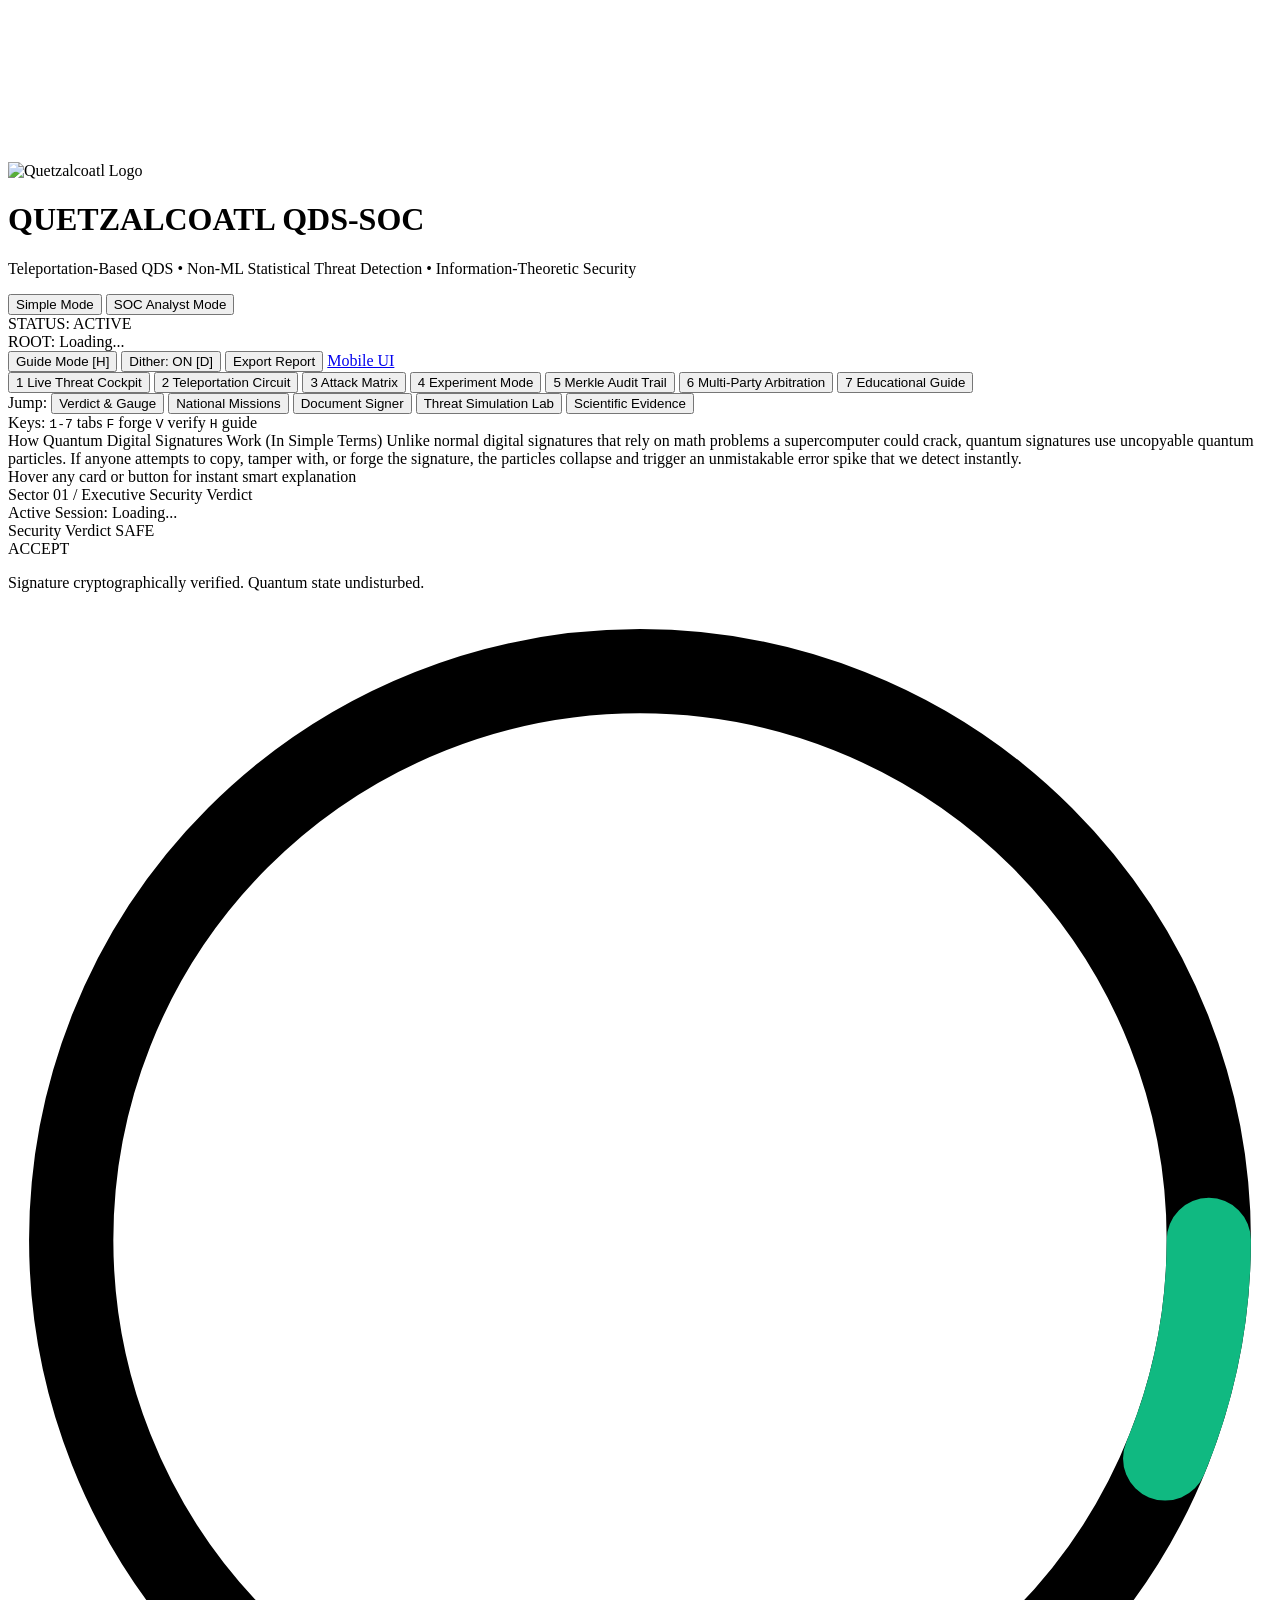
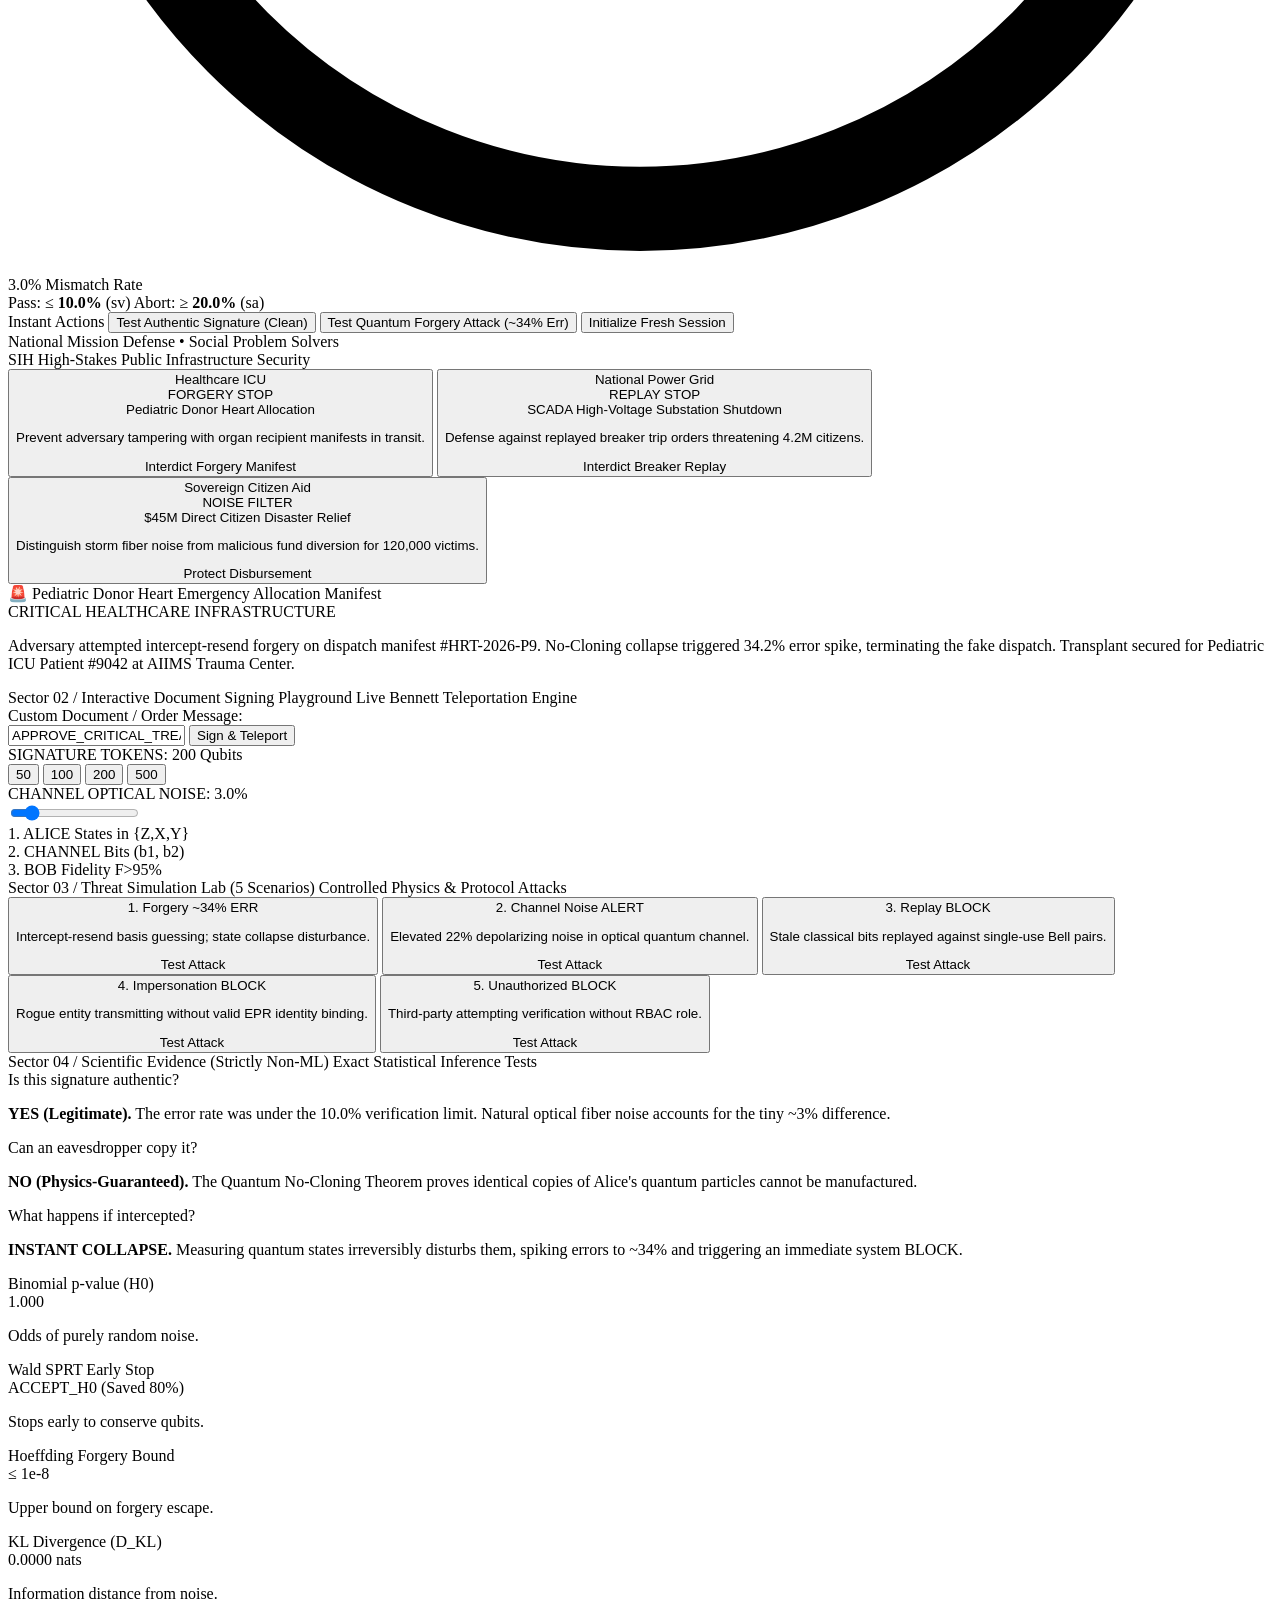
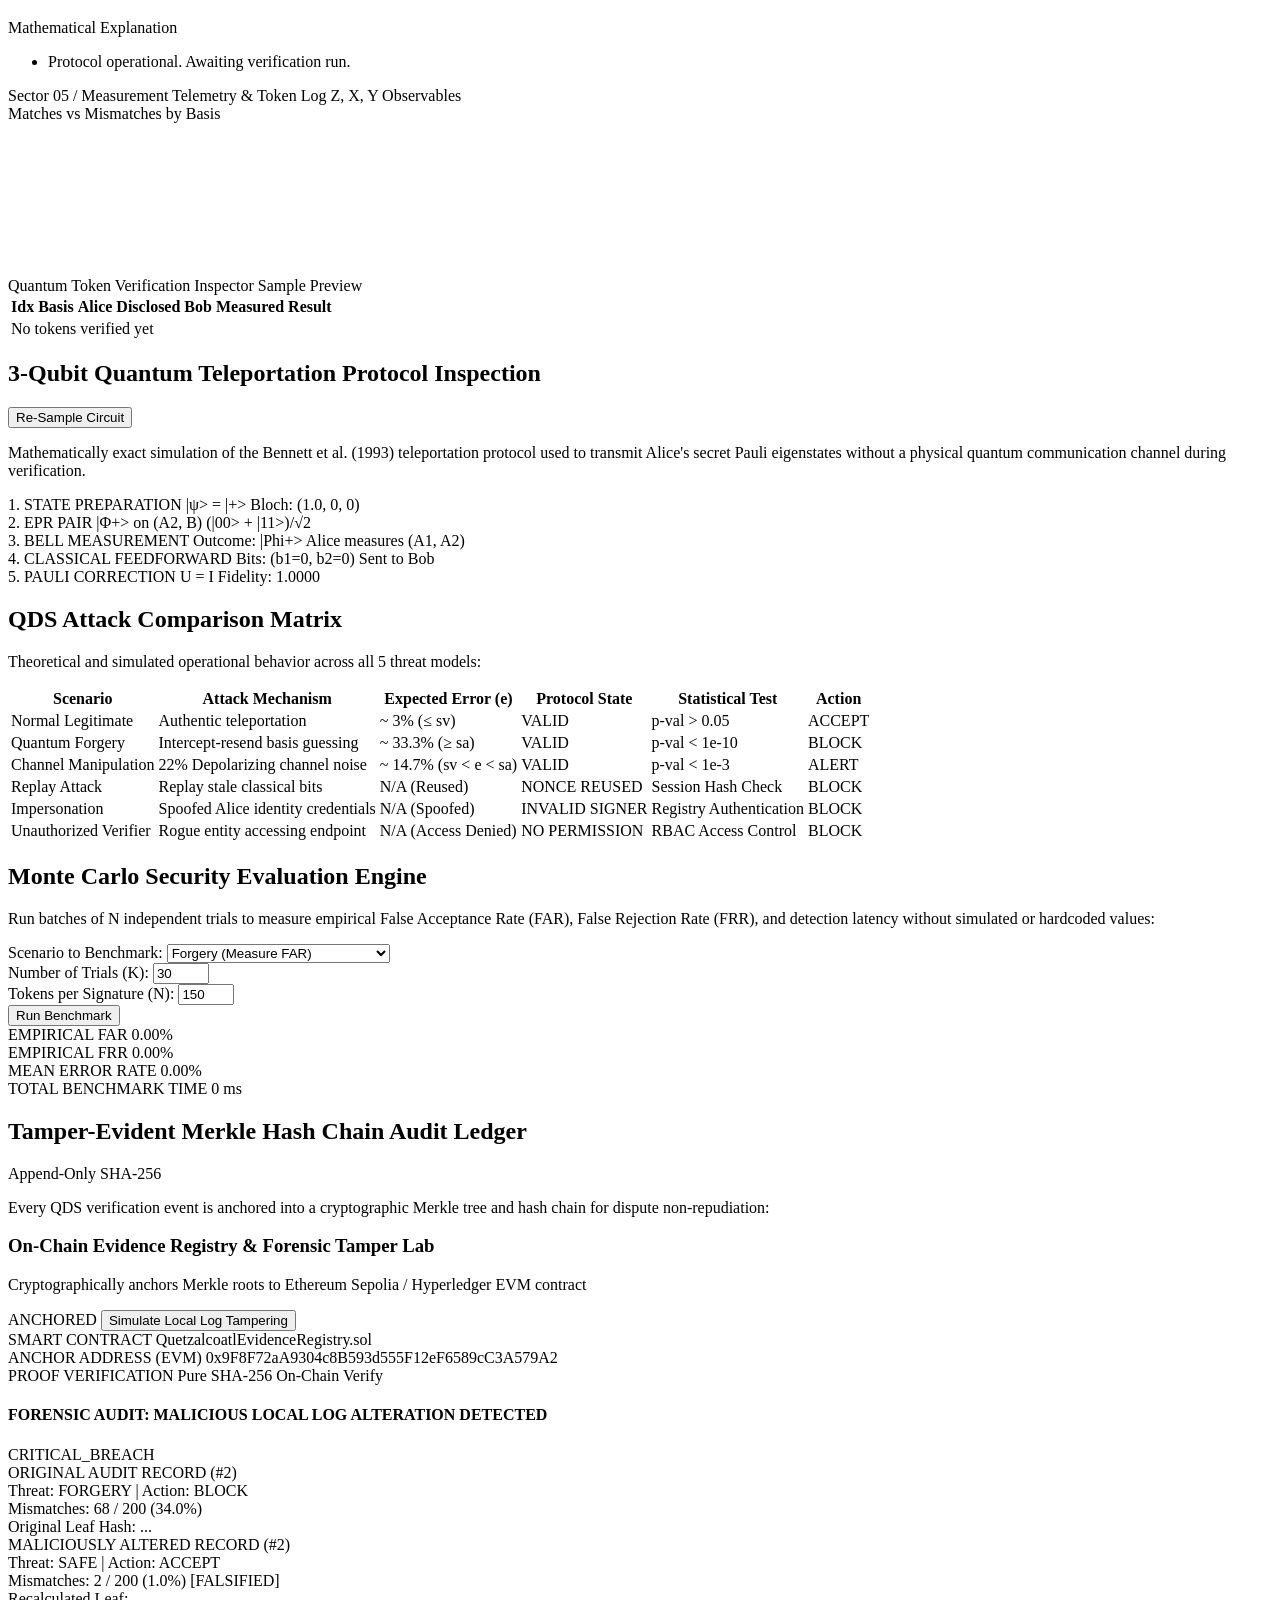
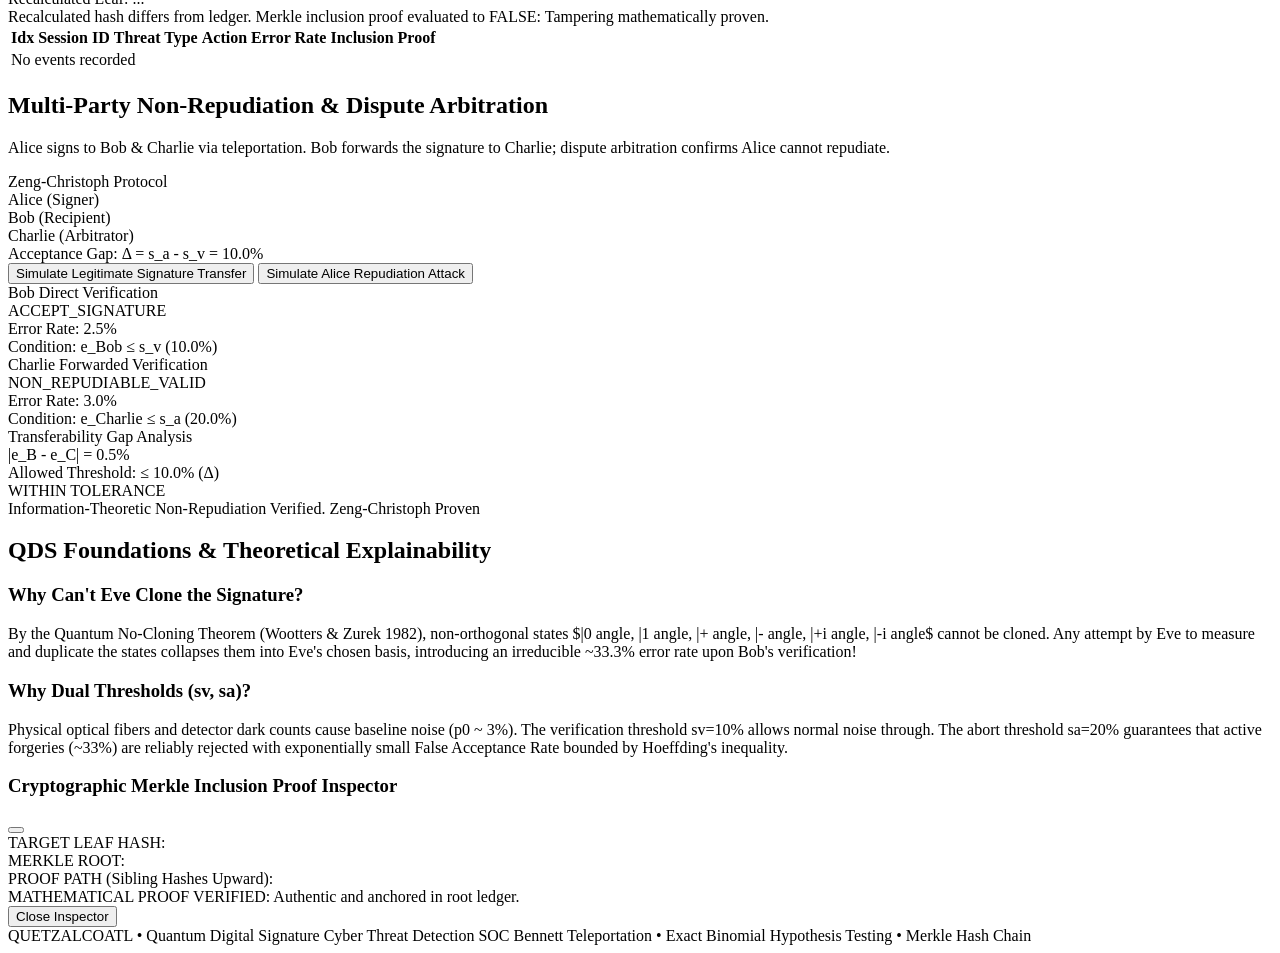
==== commit 5220205c: "feat(ui): implement ReactBits-inspired WebGL 8x8 Bayer Dither background with interactive ripples an" ====
--- a/frontend/index.html
+++ b/frontend/index.html
@@ -12,6 +12,9 @@
 </head>
 
 <body class="mode-simple min-h-screen text-zinc-100 flex flex-col justify-between">
+
+  <!-- Ambient WebGL Dither Background (ReactBits Inspired) -->
+  <canvas id="dither-canvas"></canvas>
 
   <!-- Floating Toast Notifications Container -->
   <div id="toast-container" class="toast-container"></div>
@@ -66,6 +69,15 @@
         <i data-lucide="help-circle" class="w-3.5 h-3.5 text-cyan-400"></i>
         <span class="hidden sm:inline">Guide Mode</span>
         <span class="text-[10px] text-zinc-500 mono">[H]</span>
+      </button>
+      <button onclick="if(window.QuantumDither) window.QuantumDither.cyclePreset()" id="btn-toggle-dither"
+        data-explain-title="Quantum Dither Ambient Background"
+        data-explain-body="Toggle or cycle through retro-cyber 8x8 Bayer Matrix Dither wave themes (inspired by ReactBits). Keyboard hotkey: [D]."
+        class="px-3 py-1.5 rounded-lg bg-zinc-900 hover:bg-zinc-800 border border-cyan-500/40 text-cyan-400 flex items-center gap-1.5 transition"
+        title="Cycle / Toggle Dither Background (Key: D)">
+        <i data-lucide="sparkles" class="w-3.5 h-3.5 text-cyan-400"></i>
+        <span class="dither-label hidden sm:inline">Dither: ON</span>
+        <span class="text-[10px] text-zinc-500 mono">[D]</span>
       </button>
       <button onclick="exportAuditReport()" data-explain-title="Export Forensic Audit Report"
         data-explain-body="Downloads the active session's cryptographic Merkle proof, p-value evidence, and session hash as a JSON report."
@@ -1168,6 +1180,7 @@
     <span class="mono">Bennett Teleportation • Exact Binomial Hypothesis Testing • Merkle Hash Chain</span>
   </footer>
 
+  <script src="/static/js/dither.js"></script>
   <script src="/static/js/app.js"></script>
 </body>
 
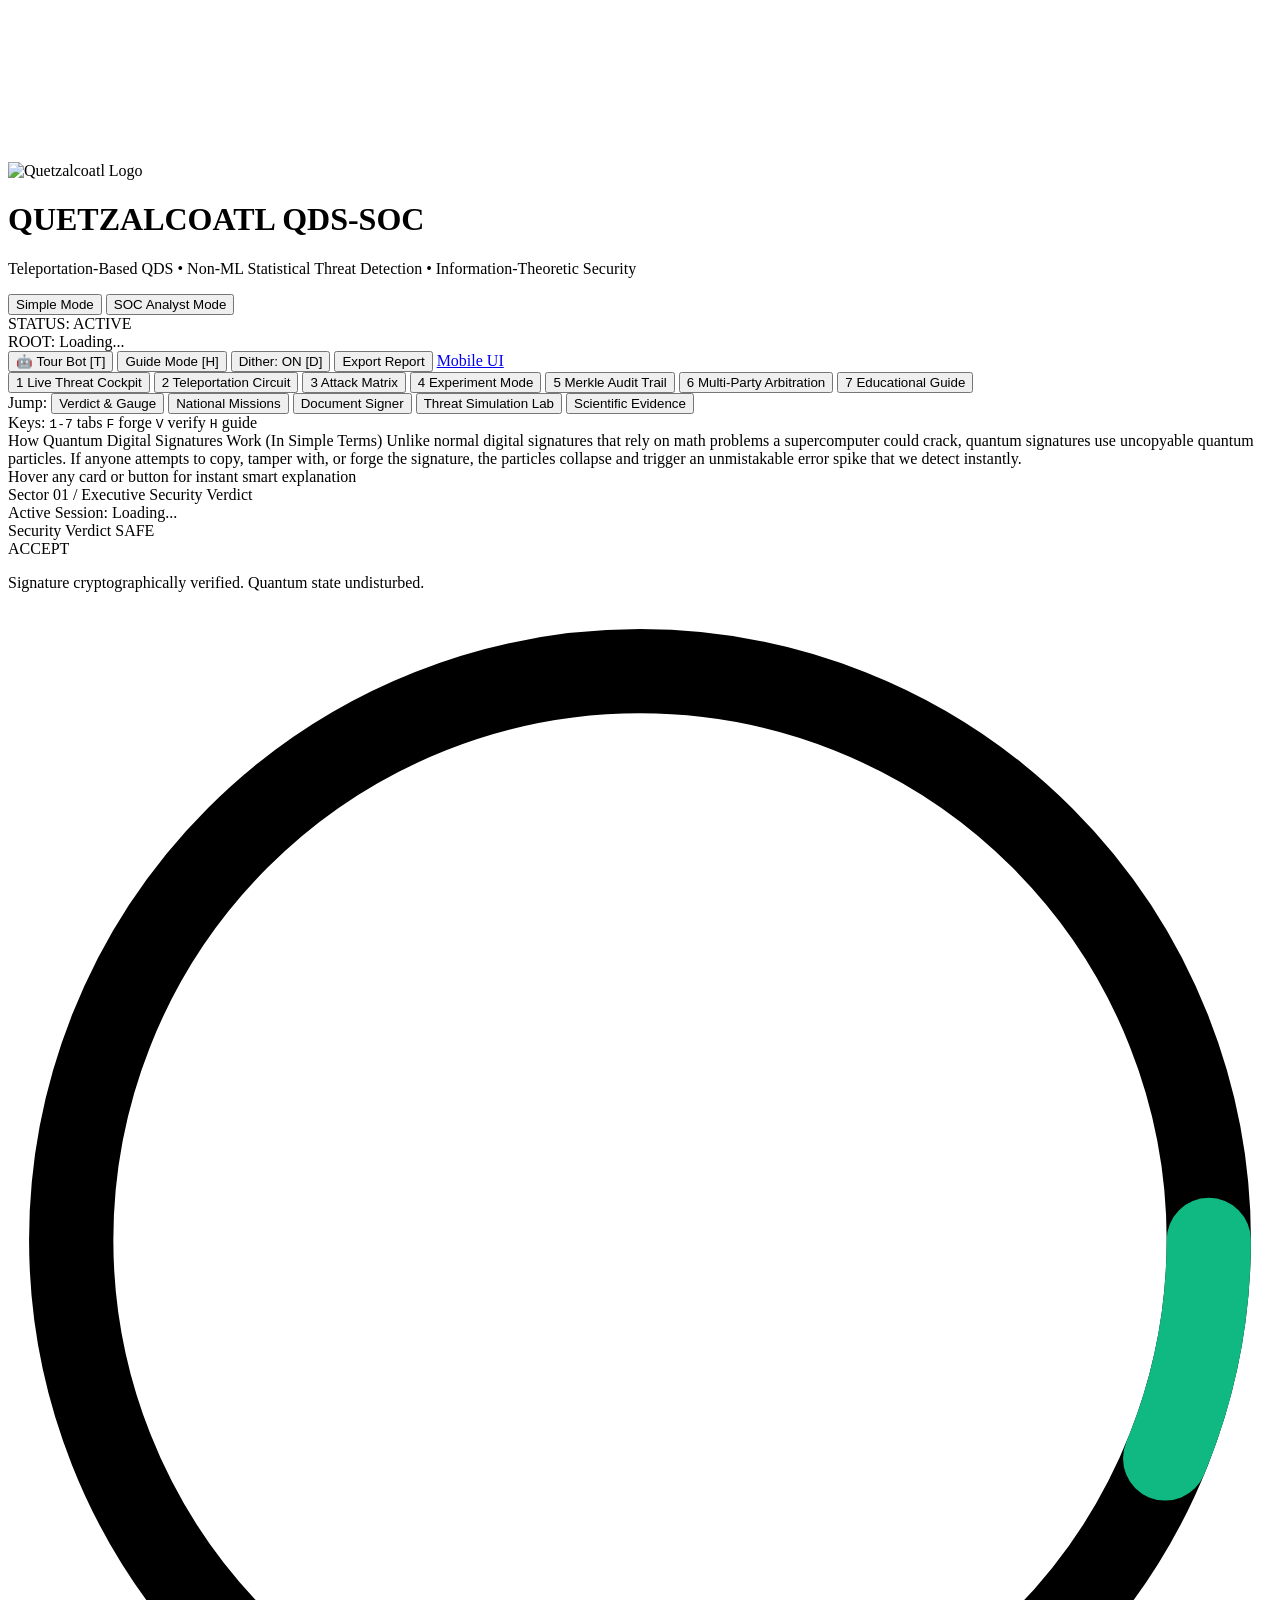
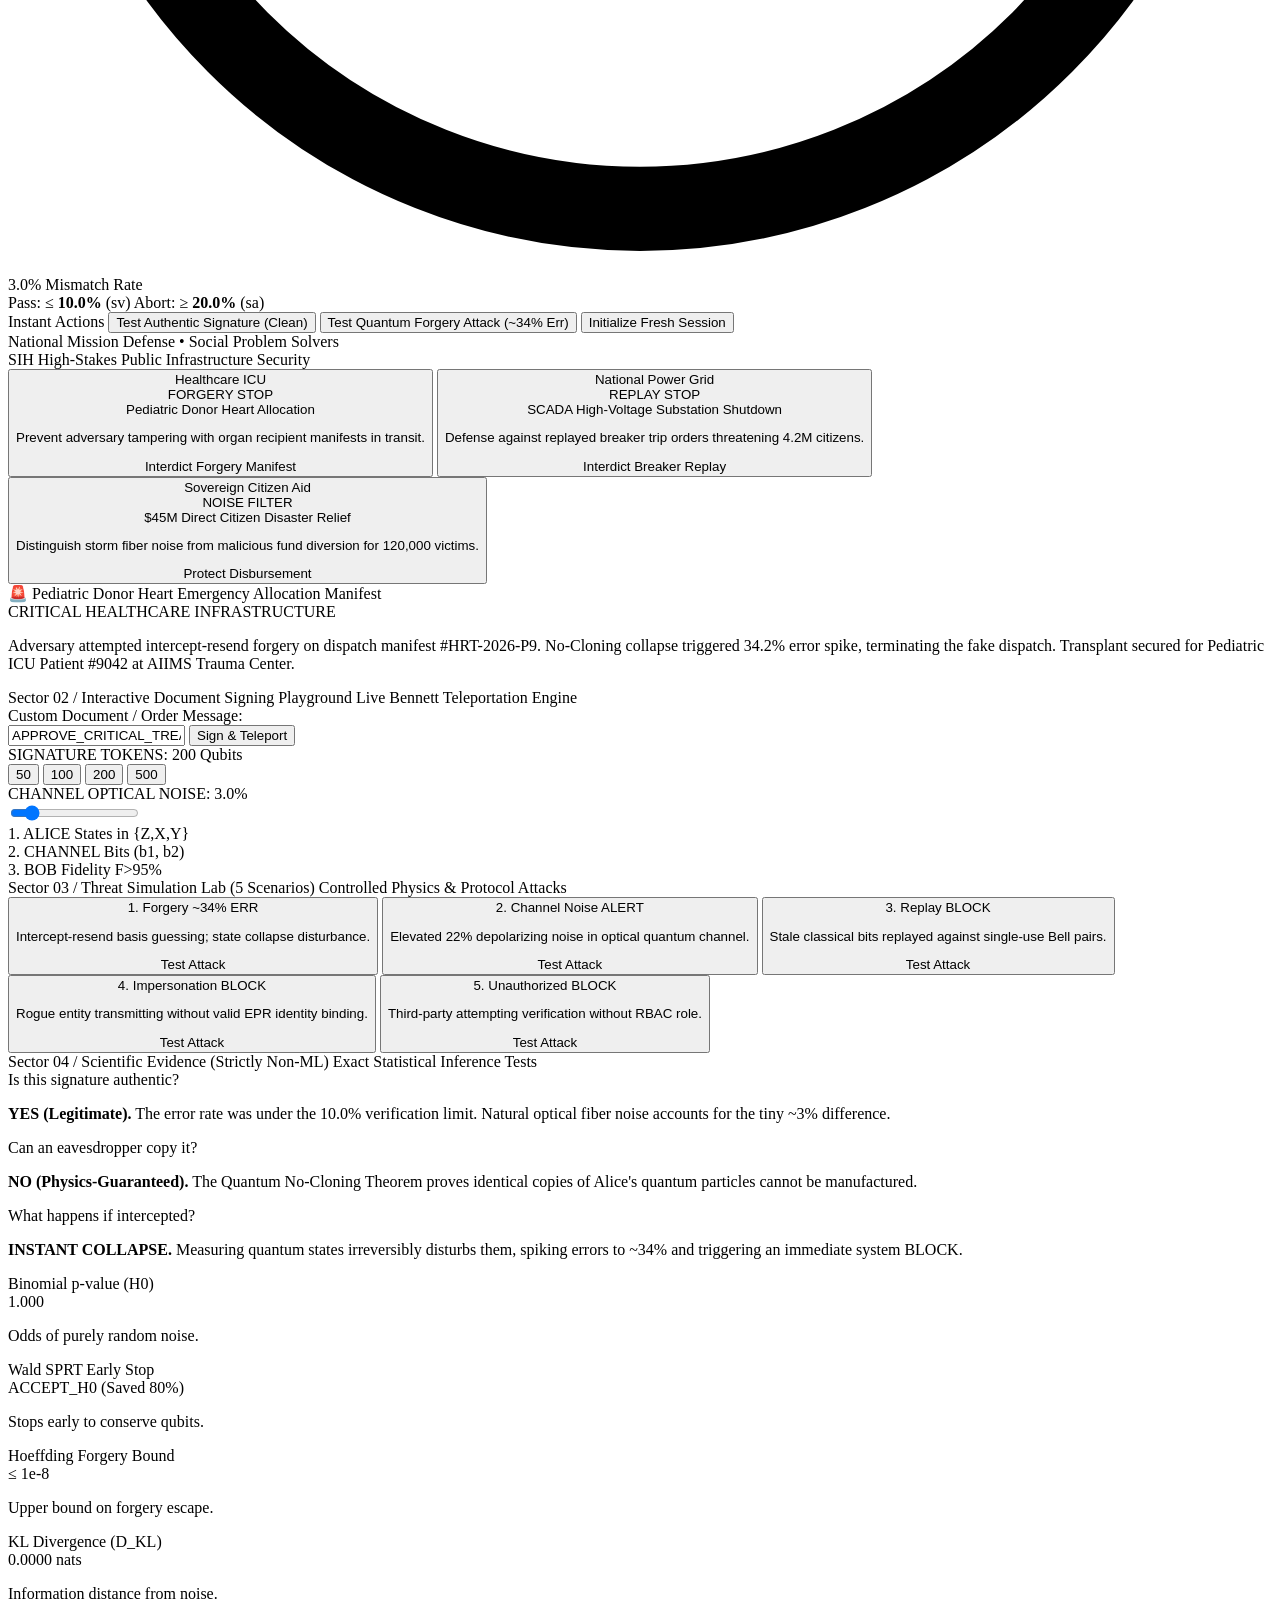
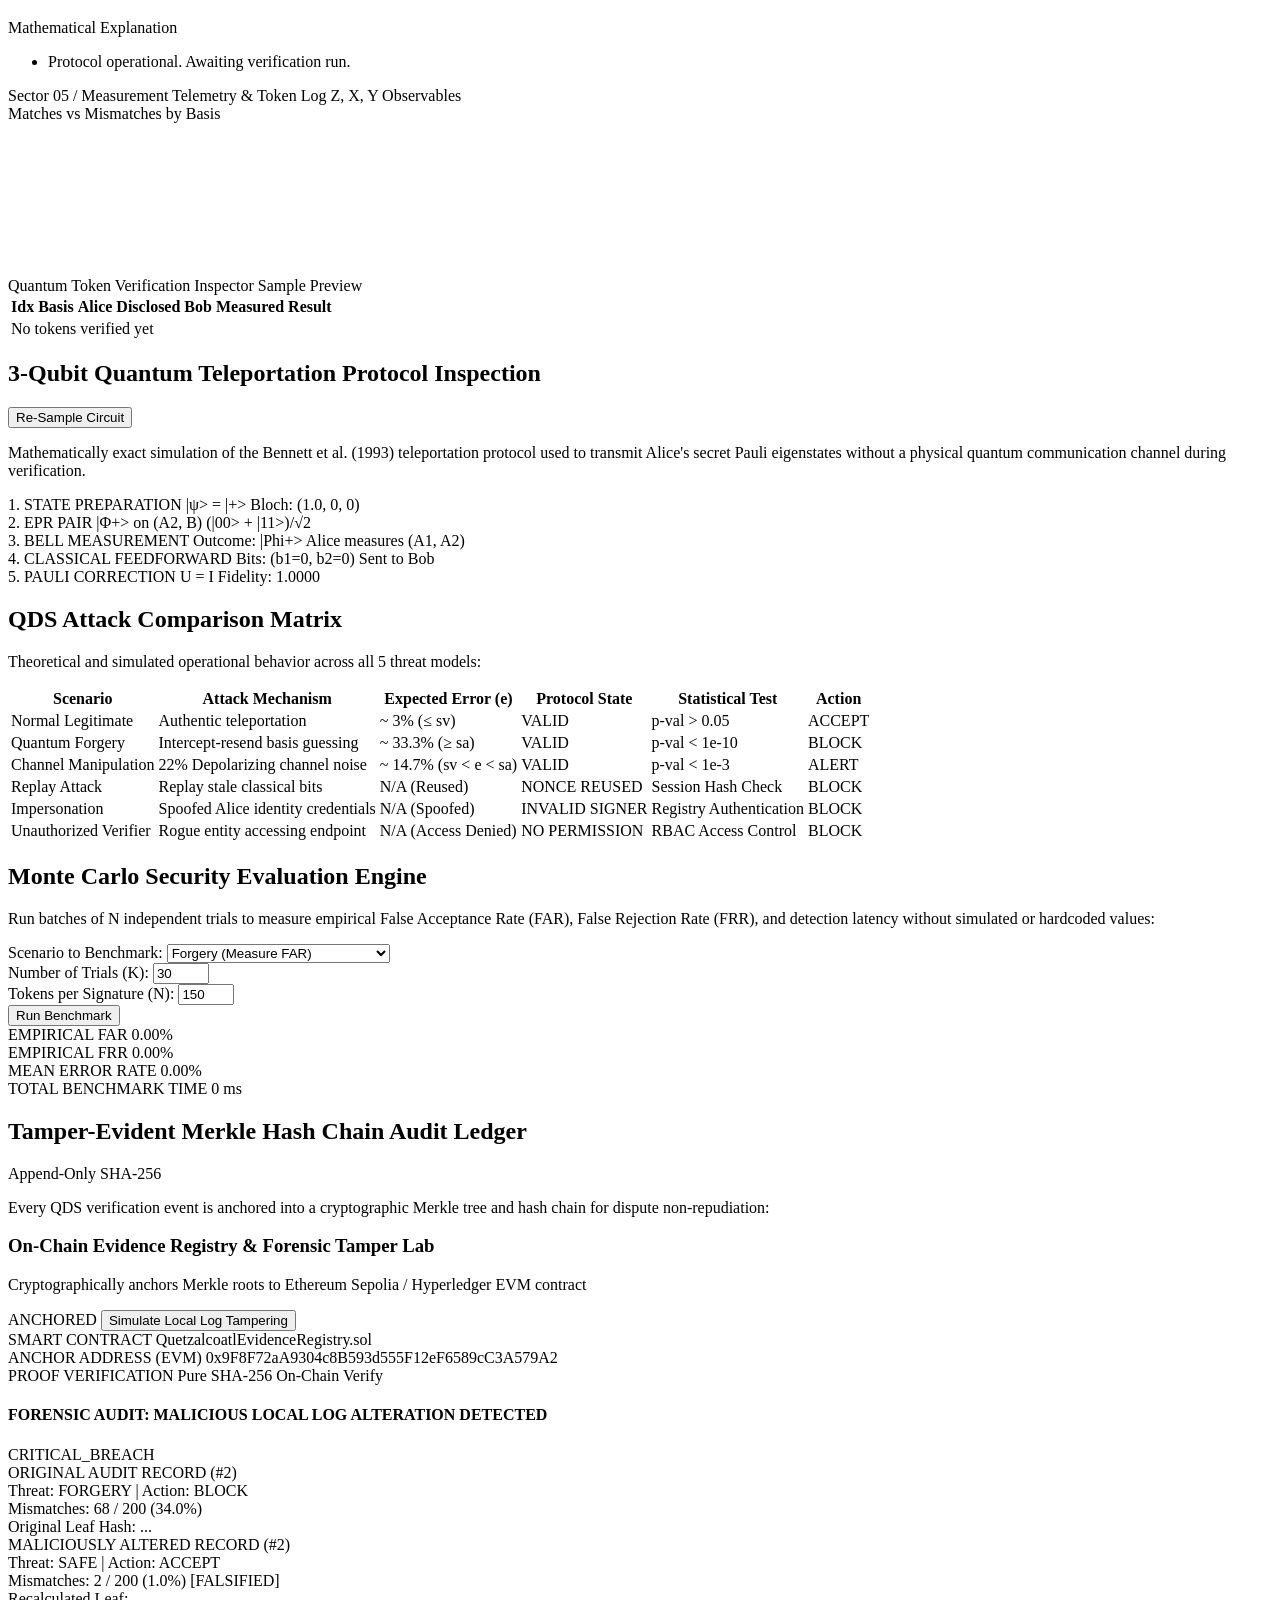
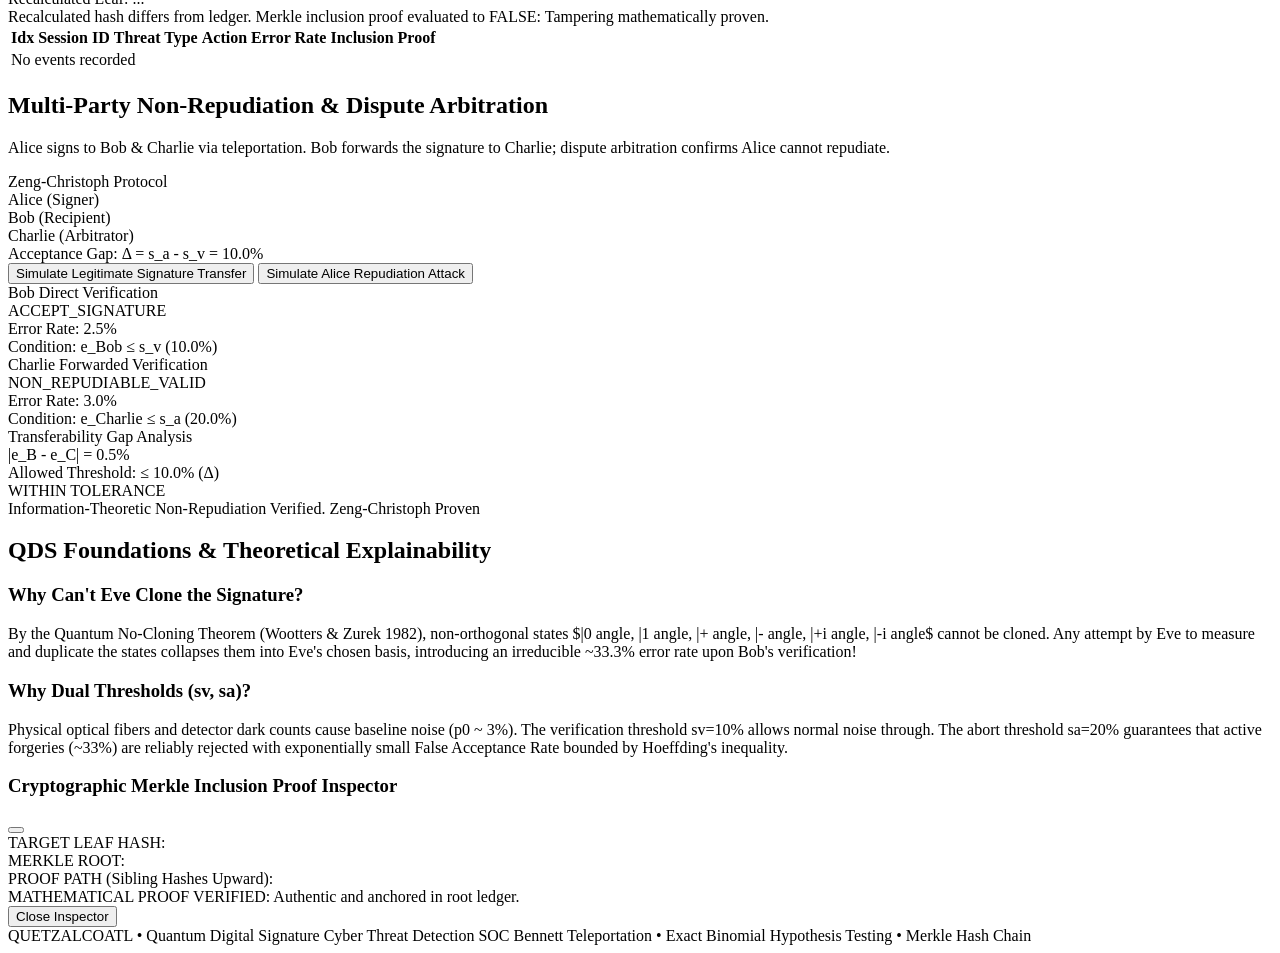
==== commit b7972fdd: "feat: fix tab click handlers and implement interactive tutorial walkthrough bot" ====
--- a/frontend/index.html
+++ b/frontend/index.html
@@ -63,31 +63,38 @@
         <span class="text-zinc-400">ROOT:</span>
         <span class="text-zinc-300 truncate max-w-[110px]" id="top-merkle-root">Loading...</span>
       </div>
+      <button onclick="if(window.QuetzalcoatlTour) window.QuetzalcoatlTour.toggle()" id="tour-guide-btn"
+        class="px-3 py-1.5 rounded-lg bg-white hover:bg-zinc-200 text-zinc-950 font-semibold flex items-center gap-1.5 transition shadow-sm"
+        title="Start Interactive Tutorial Walkthrough Bot (Key: T)">
+        <span class="text-sm">🤖</span>
+        <span class="hidden sm:inline">Tour Bot</span>
+        <span class="text-[10px] text-zinc-600 mono">[T]</span>
+      </button>
       <button onclick="toggleGuideMode()" id="guide-mode-btn"
         class="px-3 py-1.5 rounded-lg bg-zinc-900 hover:bg-zinc-800 border border-zinc-700 text-zinc-300 flex items-center gap-1.5 transition"
         title="Toggle Explainer Guide Mode (Key: H)">
-        <i data-lucide="help-circle" class="w-3.5 h-3.5 text-cyan-400"></i>
+        <i data-lucide="help-circle" class="w-3.5 h-3.5 text-zinc-300"></i>
         <span class="hidden sm:inline">Guide Mode</span>
         <span class="text-[10px] text-zinc-500 mono">[H]</span>
       </button>
       <button onclick="if(window.QuantumDither) window.QuantumDither.cyclePreset()" id="btn-toggle-dither"
         data-explain-title="Quantum Dither Ambient Background"
-        data-explain-body="Toggle or cycle through retro-cyber 8x8 Bayer Matrix Dither wave themes (inspired by ReactBits). Keyboard hotkey: [D]."
-        class="px-3 py-1.5 rounded-lg bg-zinc-900 hover:bg-zinc-800 border border-cyan-500/40 text-cyan-400 flex items-center gap-1.5 transition"
+        data-explain-body="Toggle or cycle through retro-cyber 8x8 Bayer Matrix Dither wave themes. Keyboard hotkey: [D]."
+        class="px-3 py-1.5 rounded-lg bg-zinc-900 hover:bg-zinc-800 border border-zinc-700 text-zinc-300 hover:text-white flex items-center gap-1.5 transition"
         title="Cycle / Toggle Dither Background (Key: D)">
-        <i data-lucide="sparkles" class="w-3.5 h-3.5 text-cyan-400"></i>
+        <i data-lucide="sparkles" class="w-3.5 h-3.5 text-zinc-300"></i>
         <span class="dither-label hidden sm:inline">Dither: ON</span>
         <span class="text-[10px] text-zinc-500 mono">[D]</span>
       </button>
       <button onclick="exportAuditReport()" data-explain-title="Export Forensic Audit Report"
         data-explain-body="Downloads the active session's cryptographic Merkle proof, p-value evidence, and session hash as a JSON report."
         class="px-3 py-1.5 rounded-lg bg-zinc-900 hover:bg-zinc-800 border border-zinc-700 text-zinc-200 hover:text-white flex items-center gap-1.5 transition">
-        <i data-lucide="download" class="w-3.5 h-3.5 text-cyan-400"></i> Export Report
+        <i data-lucide="download" class="w-3.5 h-3.5 text-zinc-300"></i> Export Report
       </button>
       <a href="/minimal"
-        class="px-3 py-1.5 rounded-lg bg-zinc-900 hover:bg-zinc-800 border border-cyan-500/40 text-cyan-300 hover:text-white flex items-center gap-1.5 transition"
+        class="px-3 py-1.5 rounded-lg bg-zinc-900 hover:bg-zinc-800 border border-zinc-700 text-zinc-300 hover:text-white flex items-center gap-1.5 transition"
         title="Open Ultra-Minimal Mobile SPA">
-        <i data-lucide="smartphone" class="w-3.5 h-3.5 text-cyan-400"></i> Mobile UI
+        <i data-lucide="smartphone" class="w-3.5 h-3.5 text-zinc-300"></i> Mobile UI
       </a>
     </div>
   </header>
@@ -151,18 +158,18 @@
         <div class="flex items-center gap-1.5 overflow-x-auto">
           <span
             class="text-[10px] uppercase font-bold tracking-wider text-zinc-400 px-2 flex items-center gap-1 mono shrink-0">
-            <i data-lucide="compass" class="w-3.5 h-3.5 text-cyan-400"></i> Jump:
+            <i data-lucide="compass" class="w-3.5 h-3.5 text-zinc-300"></i> Jump:
           </span>
           <button onclick="scrollToSector('sector-verdict')" class="quick-nav-pill"><i data-lucide="shield-check"
-              class="w-3 h-3 text-emerald-400"></i> Verdict & Gauge</button>
+              class="w-3 h-3 text-zinc-300"></i> Verdict & Gauge</button>
           <button onclick="scrollToSector('sector-missions')" class="quick-nav-pill"><i data-lucide="shield-alert"
-              class="w-3 h-3 text-rose-400"></i> National Missions</button>
+              class="w-3 h-3 text-zinc-300"></i> National Missions</button>
           <button onclick="scrollToSector('sector-signer')" class="quick-nav-pill"><i data-lucide="pen-tool"
-              class="w-3 h-3 text-cyan-400"></i> Document Signer</button>
+              class="w-3 h-3 text-zinc-300"></i> Document Signer</button>
           <button onclick="scrollToSector('sector-threats')" class="quick-nav-pill"><i data-lucide="swords"
-              class="w-3 h-3 text-rose-400"></i> Threat Simulation Lab</button>
+              class="w-3 h-3 text-zinc-300"></i> Threat Simulation Lab</button>
           <button onclick="scrollToSector('sector-evidence')" class="quick-nav-pill"><i data-lucide="binary"
-              class="w-3 h-3 text-purple-400"></i> Scientific Evidence</button>
+              class="w-3 h-3 text-zinc-300"></i> Scientific Evidence</button>
         </div>
         <div class="text-[10px] mono text-zinc-500 hidden xl:flex items-center gap-2 shrink-0">
           <span>Keys: <kbd class="px-1.5 py-0.5 rounded bg-zinc-800 text-zinc-300">1-7</kbd> tabs</span>
@@ -251,18 +258,18 @@
             <span class="text-[10px] uppercase font-bold tracking-wider text-zinc-400 block">Instant Actions</span>
             <button onclick="runLegitimateVerify()" data-explain-title="Verify Authentic Signature"
               data-explain-body="Simulates an honest Alice-to-Bob transmission with normal physical optical noise (~3%). Verified with state fidelity F > 95%."
-              class="w-full py-2.5 px-4 rounded-lg bg-emerald-950/80 hover:bg-emerald-900 border border-emerald-500/50 text-xs font-bold text-emerald-300 flex items-center justify-center gap-2 transition">
-              <i data-lucide="check-circle-2" class="w-4 h-4 text-emerald-400"></i> Test Authentic Signature (Clean)
+              class="w-full py-2.5 px-4 rounded-lg bg-zinc-900 hover:bg-zinc-800 border border-zinc-500 text-xs font-bold text-white flex items-center justify-center gap-2 transition">
+              <i data-lucide="check-circle-2" class="w-4 h-4 text-white"></i> Test Authentic Signature (Clean)
             </button>
             <button onclick="simulateAttack('forgery')" data-explain-title="Simulate Quantum Forgery"
               data-explain-body="Eve attempts to forge a signature without Alice's private basis. Quantum physics guarantees ~33% error, triggering an instant BLOCK."
-              class="w-full py-2.5 px-4 rounded-lg bg-rose-950/80 hover:bg-rose-900 border border-rose-500/50 text-xs font-bold text-rose-300 flex items-center justify-center gap-2 transition">
-              <i data-lucide="fingerprint" class="w-4 h-4 text-rose-400"></i> Test Quantum Forgery Attack (~34% Err)
+              class="w-full py-2.5 px-4 rounded-lg bg-zinc-900 hover:bg-zinc-800 border border-zinc-600 text-xs font-bold text-zinc-200 flex items-center justify-center gap-2 transition">
+              <i data-lucide="fingerprint" class="w-4 h-4 text-zinc-300"></i> Test Quantum Forgery Attack (~34% Err)
             </button>
             <button onclick="createNewSession()" data-explain-title="New Signing Session"
               data-explain-body="Generates a fresh set of pre-shared Bell pairs and Alice private keys with a new cryptographic session ID."
               class="w-full py-2 px-4 rounded-lg bg-zinc-900 hover:bg-zinc-800 border border-zinc-700 text-xs font-semibold text-zinc-300 flex items-center justify-center gap-2 transition">
-              <i data-lucide="plus" class="w-3.5 h-3.5 text-cyan-400"></i> Initialize Fresh Session
+              <i data-lucide="plus" class="w-3.5 h-3.5 text-zinc-300"></i> Initialize Fresh Session
             </button>
           </div>
         </div>
@@ -1181,6 +1188,7 @@
   </footer>
 
   <script src="/static/js/dither.js"></script>
+  <script src="/static/js/tour.js"></script>
   <script src="/static/js/app.js"></script>
 </body>
 
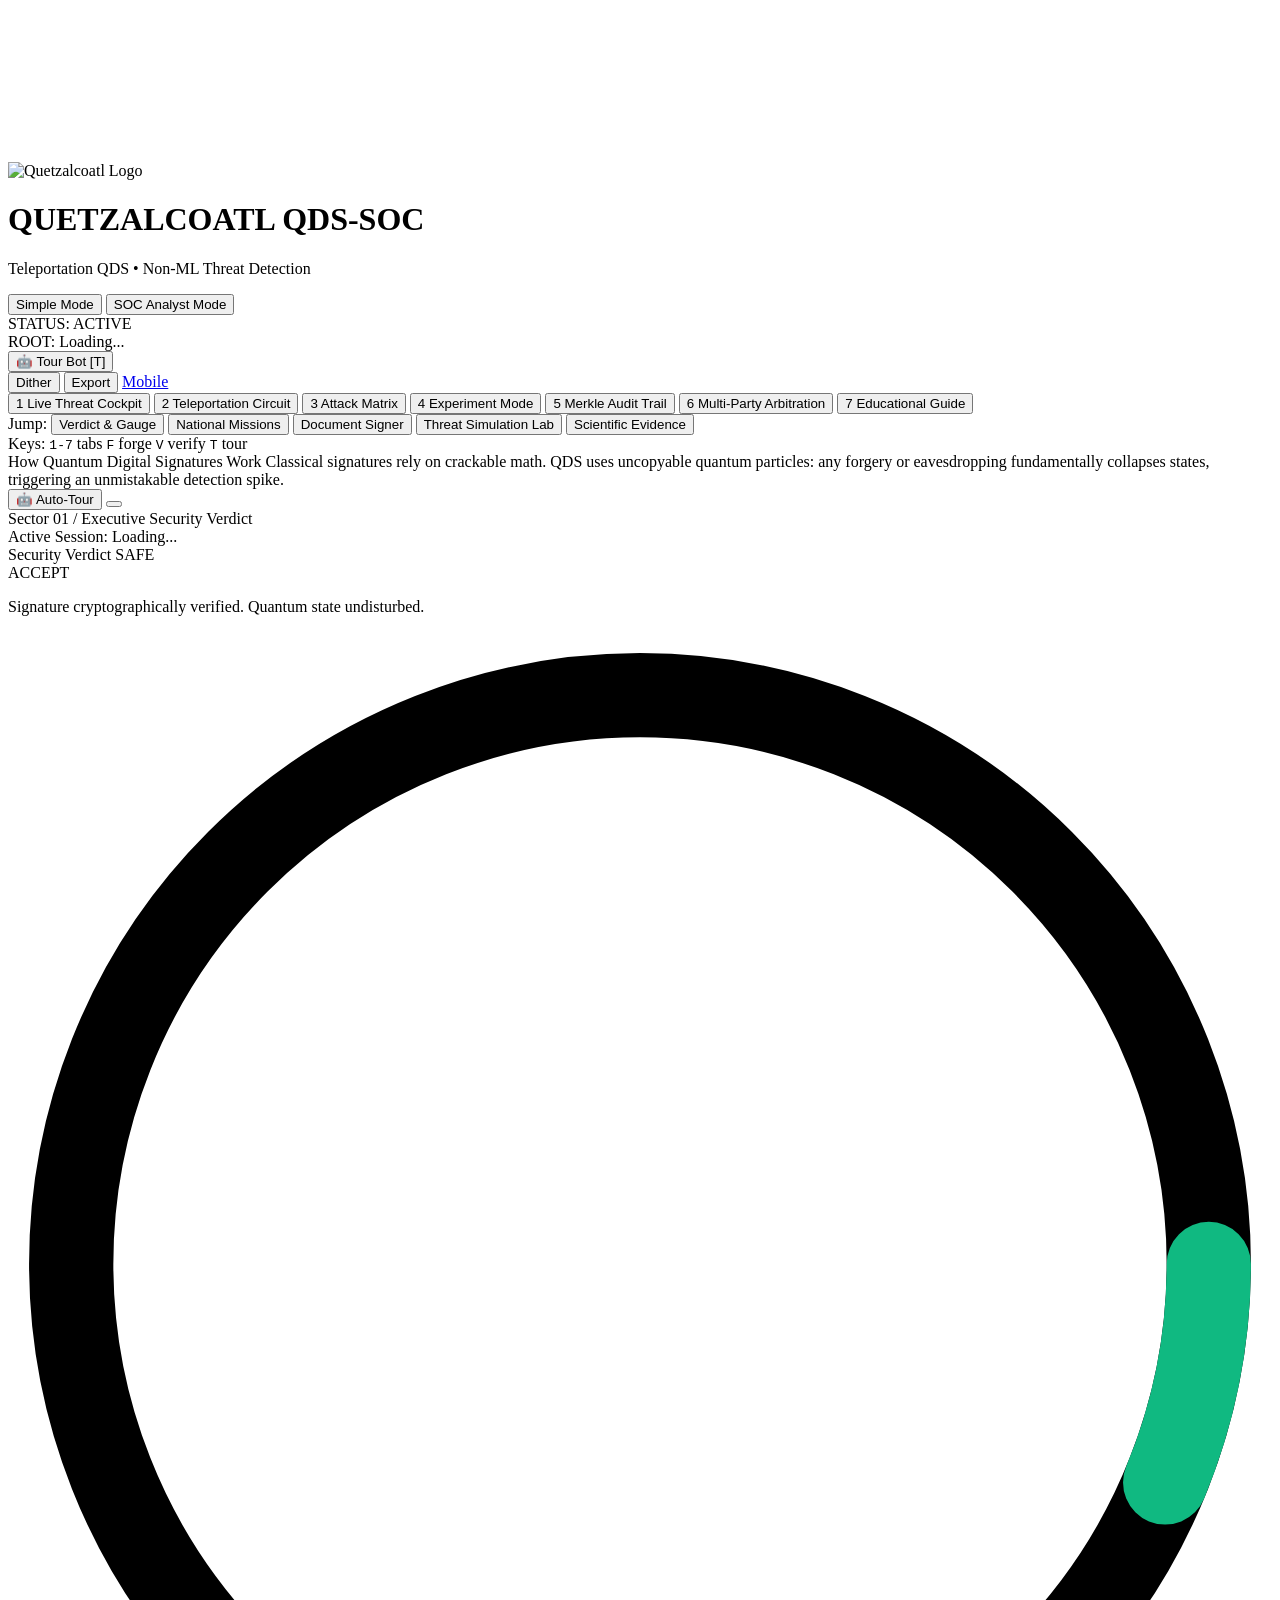
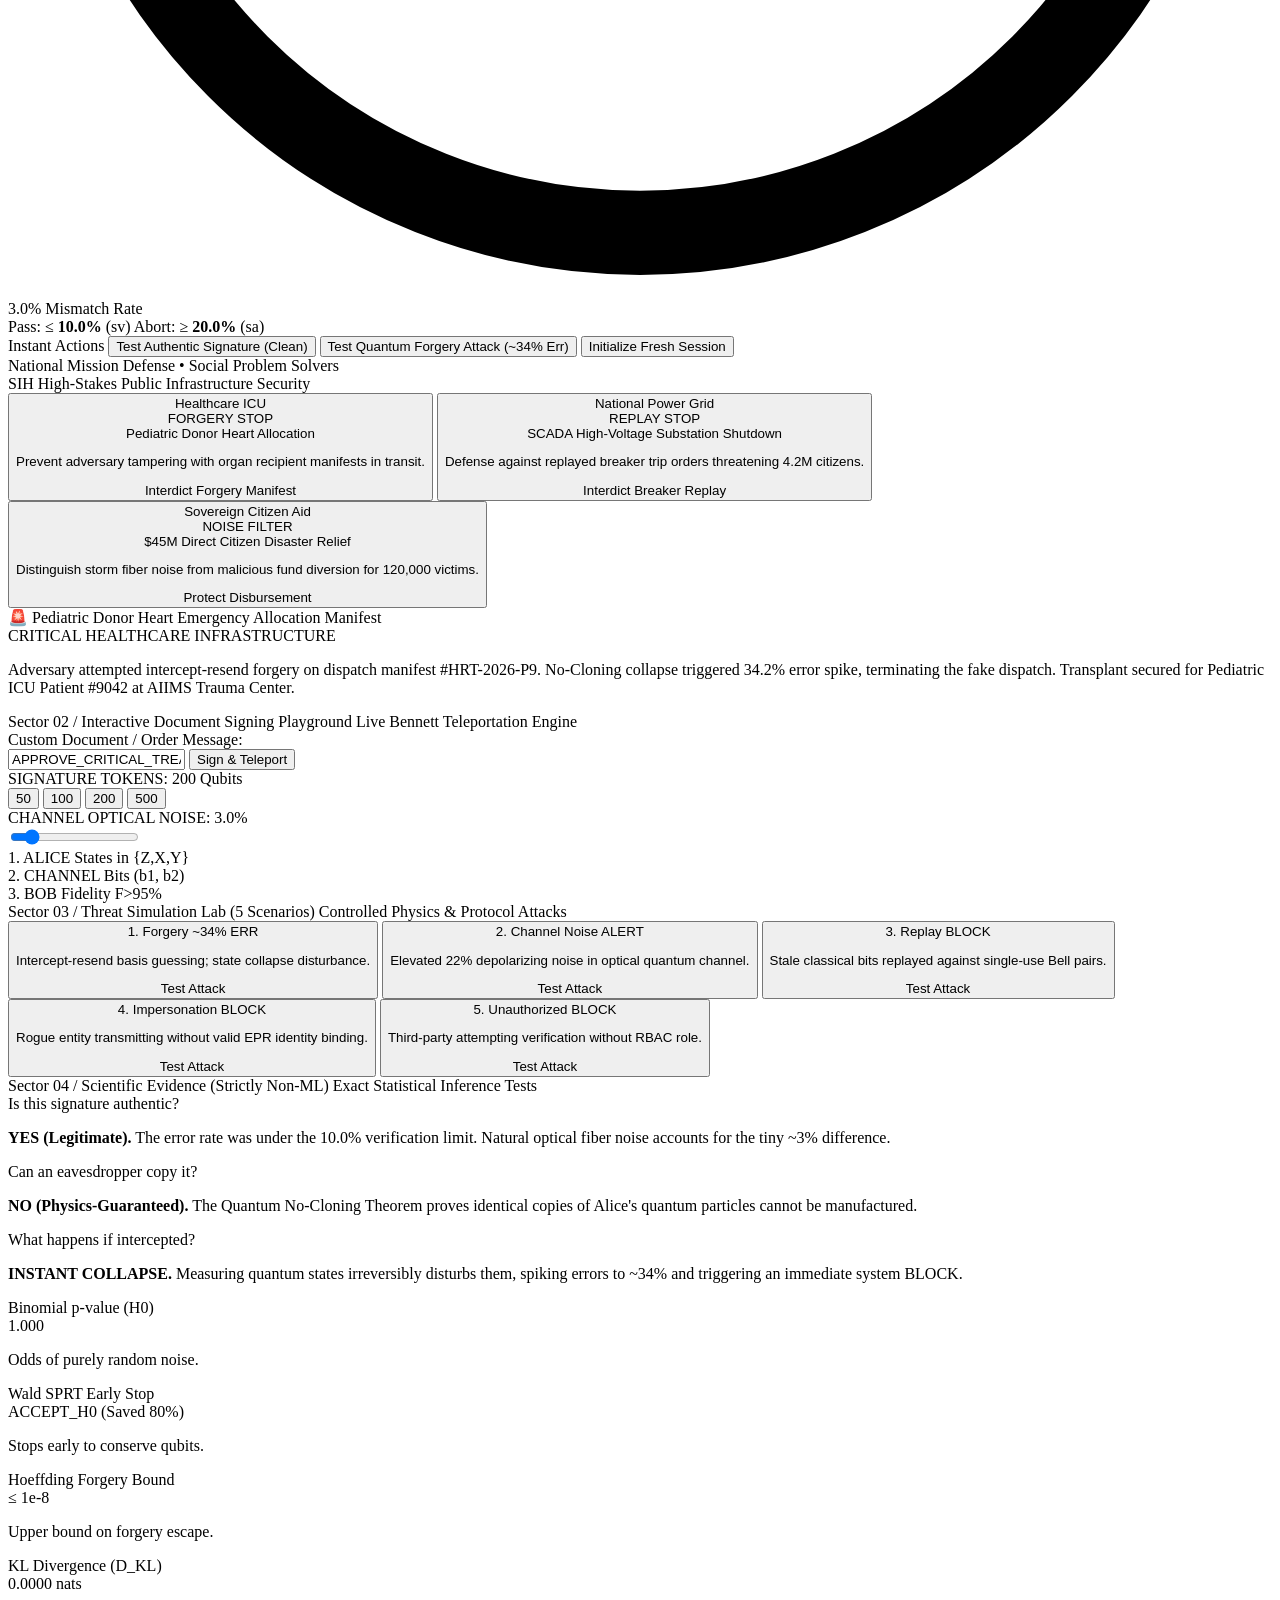
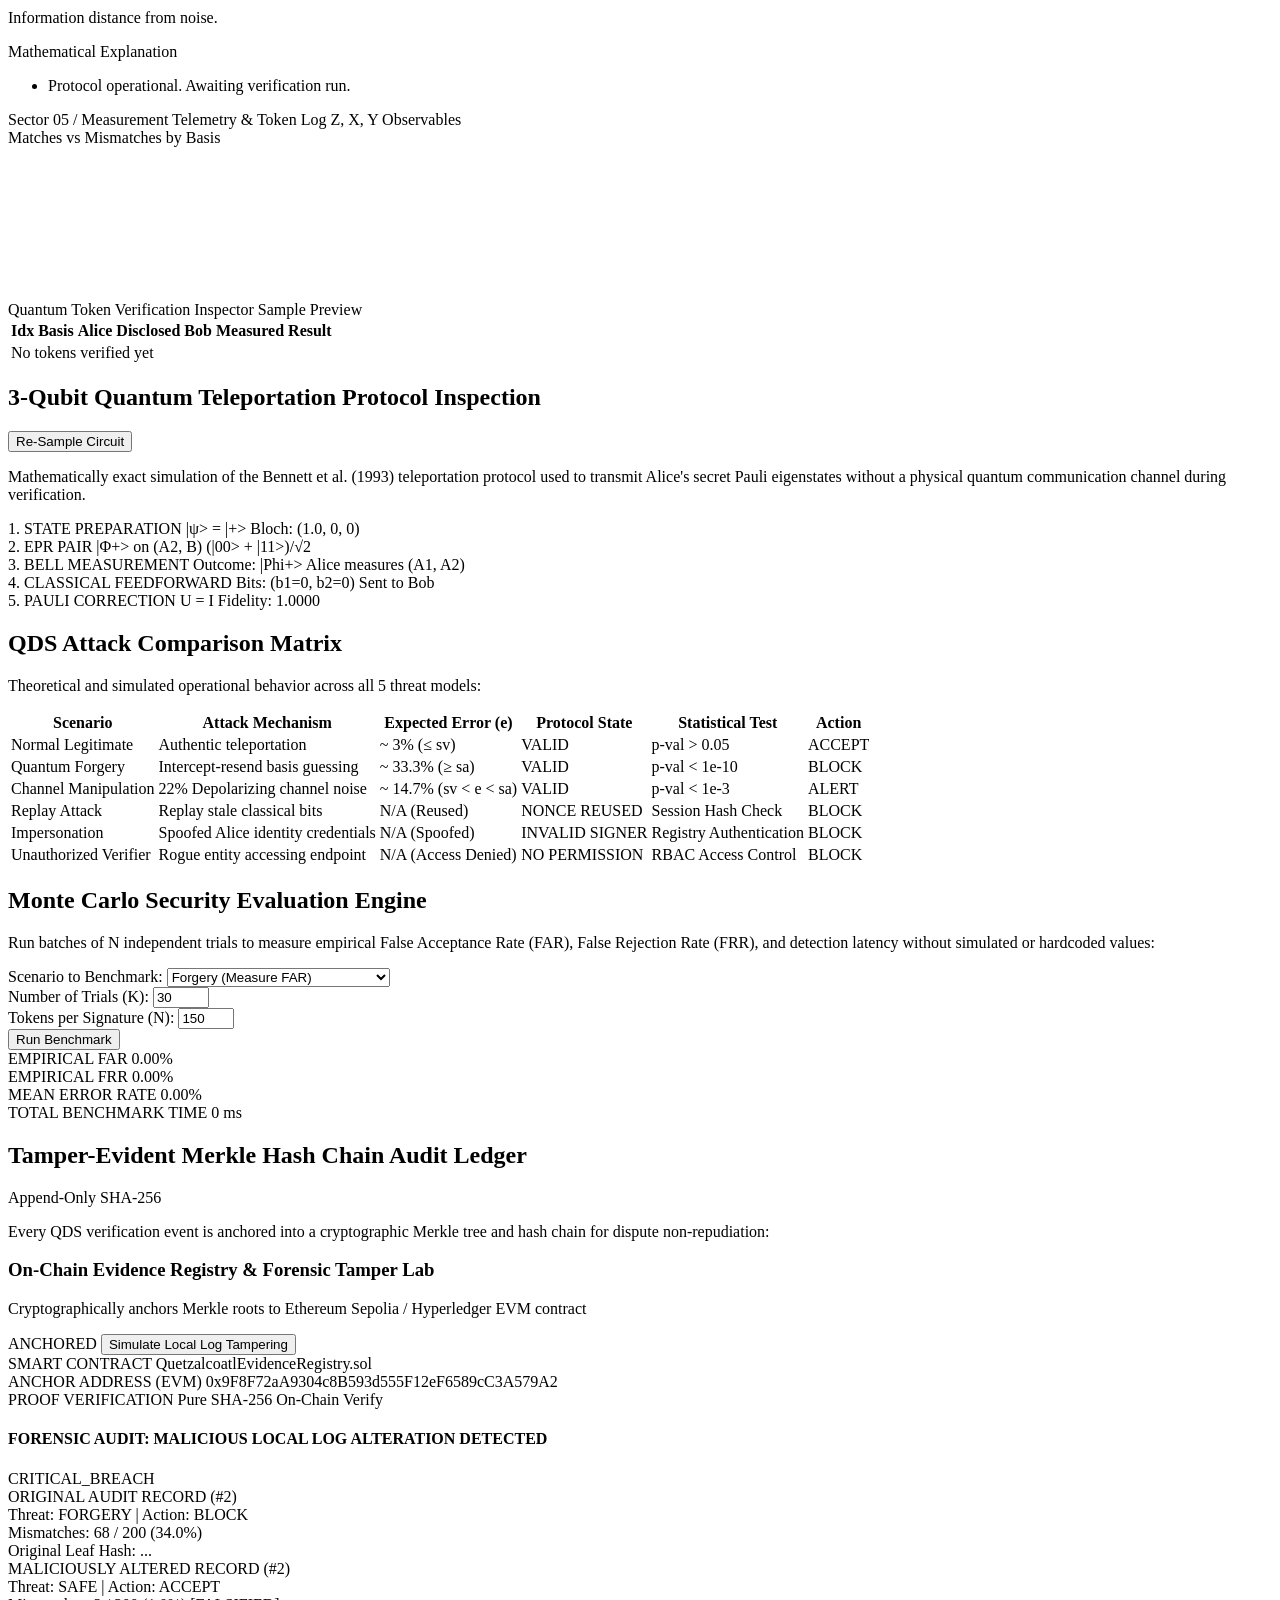
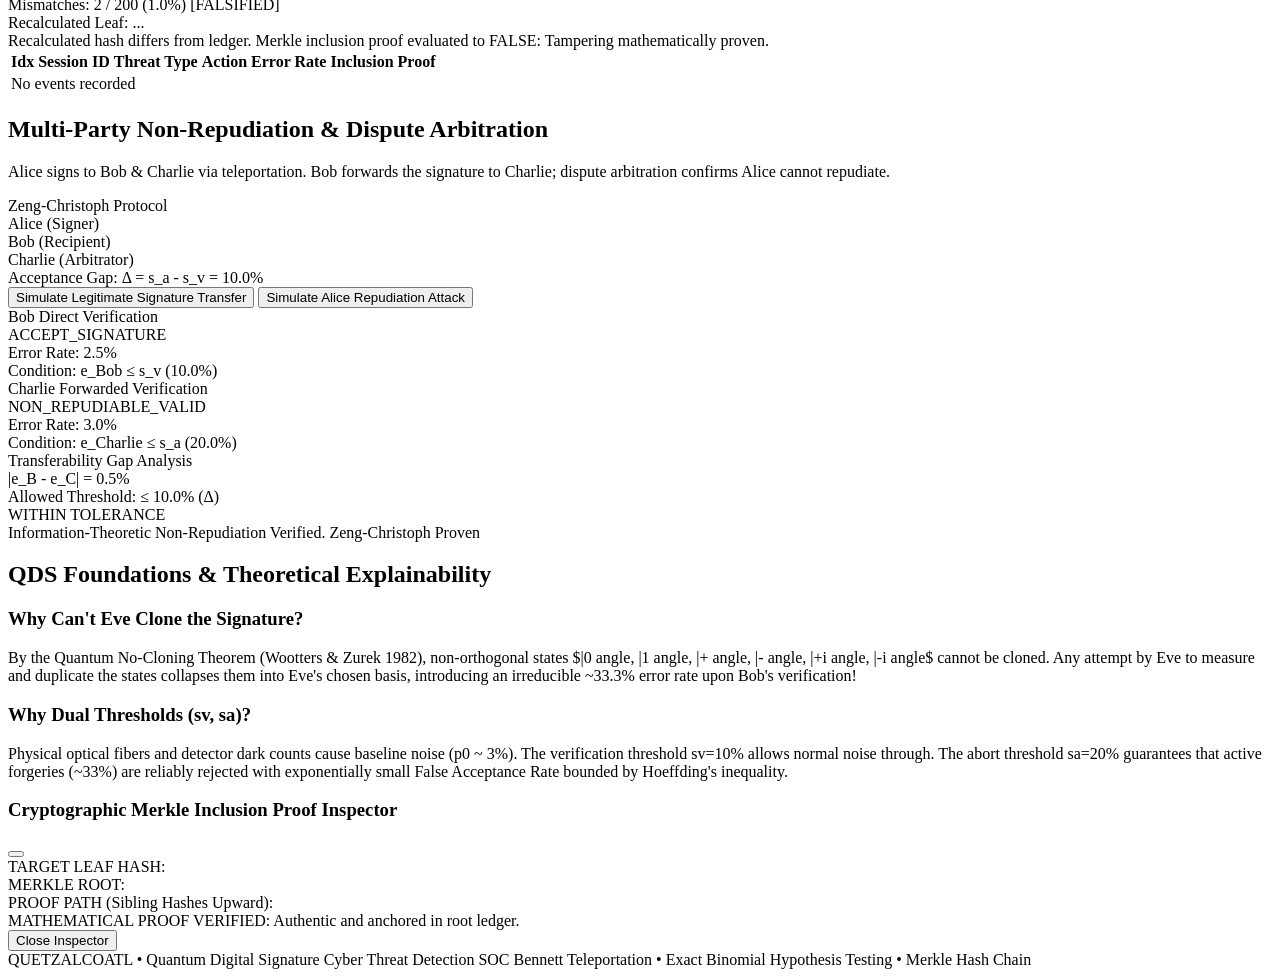
==== commit c242bfda: "feat(ui): implement autonomous zero-click bot walkthrough and declutter UI layout" ====
--- a/frontend/index.html
+++ b/frontend/index.html
@@ -21,10 +21,11 @@
 
   <!-- Top Navigation Bar -->
   <header
-    class="border-b border-zinc-800/80 bg-[#0c0c0e]/95 backdrop-blur-md sticky top-0 z-50 px-6 py-3 flex flex-wrap items-center justify-between gap-4">
-    <div class="flex items-center space-x-3">
+    class="border-b border-zinc-800/80 bg-[#0c0c0e]/95 backdrop-blur-md sticky top-0 z-50 px-6 py-2.5 flex flex-wrap items-center justify-between gap-3">
+    <!-- Left: Brand Logo & Title -->
+    <div class="flex items-center space-x-3 shrink-0">
       <div
-        class="w-10 h-10 rounded-lg overflow-hidden border border-zinc-700/60 bg-zinc-900 flex items-center justify-center shadow-lg shadow-black/60">
+        class="w-9 h-9 rounded-lg overflow-hidden border border-zinc-700/60 bg-zinc-900 flex items-center justify-center shadow-lg shadow-black/60 shrink-0">
         <img src="/static/assets/cover.png" alt="Quetzalcoatl Logo" class="w-full h-full object-cover" />
       </div>
       <div>
@@ -32,17 +33,15 @@
           <h1 class="text-sm md:text-base font-bold tracking-tight text-white flex items-center gap-2">
             QUETZALCOATL
             <span
-              class="text-[10px] font-bold px-2 py-0.5 rounded bg-zinc-800 text-cyan-400 border border-zinc-700/60 mono">QDS-SOC</span>
+              class="text-[10px] font-bold px-1.5 py-0.5 rounded bg-zinc-800 text-zinc-300 border border-zinc-700/60 mono">QDS-SOC</span>
           </h1>
         </div>
-        <p class="text-xs text-zinc-400">Teleportation-Based QDS • Non-ML Statistical Threat Detection •
-          Information-Theoretic Security</p>
+        <p class="text-[11px] text-zinc-400 hidden sm:block">Teleportation QDS • Non-ML Threat Detection</p>
       </div>
     </div>
 
     <!-- Center: Simple Mode vs SOC Analyst Mode Switcher -->
-    <div class="mode-switcher" data-explain-title="Dashboard Mode Switcher"
-      data-explain-body="Toggle between Simple Mode (plain-English answers for laymen) and SOC Analyst Mode (deep quantum statistical formulas for evaluators).">
+    <div class="mode-switcher shrink-0">
       <button id="mode-btn-simple" onclick="setDashboardMode('simple')" class="mode-btn active">
         <i data-lucide="eye" class="w-3.5 h-3.5"></i> Simple Mode
       </button>
@@ -51,95 +50,89 @@
       </button>
     </div>
 
-    <!-- Right: Operational Indicators & Quick Actions -->
-    <div class="flex items-center space-x-3 text-xs mono">
-      <div class="flex items-center space-x-2 bg-zinc-900 border border-zinc-800 px-3 py-1.5 rounded-lg">
+    <!-- Right: Operational Indicators & Clean Action Group -->
+    <div class="flex items-center space-x-2.5 text-xs mono shrink-0">
+      <!-- Status Badge -->
+      <div class="flex items-center space-x-1.5 bg-zinc-900 border border-zinc-800 px-2.5 py-1.5 rounded-lg">
         <span class="w-2 h-2 rounded-full bg-emerald-400 animate-ping" id="header-status-dot"></span>
         <span class="text-zinc-400">STATUS:</span>
         <span class="text-emerald-400 font-semibold" id="sys-status">ACTIVE</span>
       </div>
-      <div class="hidden lg:flex items-center space-x-2 bg-zinc-900 border border-zinc-800 px-3 py-1.5 rounded-lg">
-        <i data-lucide="shield-check" class="w-3.5 h-3.5 text-cyan-400"></i>
+
+      <!-- Root Hash -->
+      <div class="hidden xl:flex items-center space-x-1.5 bg-zinc-900 border border-zinc-800 px-2.5 py-1.5 rounded-lg">
+        <i data-lucide="shield-check" class="w-3.5 h-3.5 text-zinc-400"></i>
         <span class="text-zinc-400">ROOT:</span>
-        <span class="text-zinc-300 truncate max-w-[110px]" id="top-merkle-root">Loading...</span>
-      </div>
+        <span class="text-zinc-300 truncate max-w-[90px]" id="top-merkle-root">Loading...</span>
+      </div>
+
+      <!-- Tour Bot Button (Hero Action) -->
       <button onclick="if(window.QuetzalcoatlTour) window.QuetzalcoatlTour.toggle()" id="tour-guide-btn"
-        class="px-3 py-1.5 rounded-lg bg-white hover:bg-zinc-200 text-zinc-950 font-semibold flex items-center gap-1.5 transition shadow-sm"
-        title="Start Interactive Tutorial Walkthrough Bot (Key: T)">
+        class="px-3 py-1.5 rounded-lg bg-white hover:bg-zinc-200 text-zinc-950 font-bold flex items-center gap-1.5 transition shadow-sm"
+        title="Start Autonomous Guided Tour Walkthrough (Key: T)">
         <span class="text-sm">🤖</span>
-        <span class="hidden sm:inline">Tour Bot</span>
-        <span class="text-[10px] text-zinc-600 mono">[T]</span>
+        <span>Tour Bot</span>
+        <span class="text-[10px] text-zinc-600 mono font-semibold">[T]</span>
       </button>
-      <button onclick="toggleGuideMode()" id="guide-mode-btn"
-        class="px-3 py-1.5 rounded-lg bg-zinc-900 hover:bg-zinc-800 border border-zinc-700 text-zinc-300 flex items-center gap-1.5 transition"
-        title="Toggle Explainer Guide Mode (Key: H)">
-        <i data-lucide="help-circle" class="w-3.5 h-3.5 text-zinc-300"></i>
-        <span class="hidden sm:inline">Guide Mode</span>
-        <span class="text-[10px] text-zinc-500 mono">[H]</span>
-      </button>
-      <button onclick="if(window.QuantumDither) window.QuantumDither.cyclePreset()" id="btn-toggle-dither"
-        data-explain-title="Quantum Dither Ambient Background"
-        data-explain-body="Toggle or cycle through retro-cyber 8x8 Bayer Matrix Dither wave themes. Keyboard hotkey: [D]."
-        class="px-3 py-1.5 rounded-lg bg-zinc-900 hover:bg-zinc-800 border border-zinc-700 text-zinc-300 hover:text-white flex items-center gap-1.5 transition"
-        title="Cycle / Toggle Dither Background (Key: D)">
-        <i data-lucide="sparkles" class="w-3.5 h-3.5 text-zinc-300"></i>
-        <span class="dither-label hidden sm:inline">Dither: ON</span>
-        <span class="text-[10px] text-zinc-500 mono">[D]</span>
-      </button>
-      <button onclick="exportAuditReport()" data-explain-title="Export Forensic Audit Report"
-        data-explain-body="Downloads the active session's cryptographic Merkle proof, p-value evidence, and session hash as a JSON report."
-        class="px-3 py-1.5 rounded-lg bg-zinc-900 hover:bg-zinc-800 border border-zinc-700 text-zinc-200 hover:text-white flex items-center gap-1.5 transition">
-        <i data-lucide="download" class="w-3.5 h-3.5 text-zinc-300"></i> Export Report
-      </button>
-      <a href="/minimal"
-        class="px-3 py-1.5 rounded-lg bg-zinc-900 hover:bg-zinc-800 border border-zinc-700 text-zinc-300 hover:text-white flex items-center gap-1.5 transition"
-        title="Open Ultra-Minimal Mobile SPA">
-        <i data-lucide="smartphone" class="w-3.5 h-3.5 text-zinc-300"></i> Mobile UI
-      </a>
+
+      <!-- Clean Tools Cluster -->
+      <div class="flex items-center bg-zinc-900 border border-zinc-800 rounded-lg p-0.5">
+        <button onclick="if(window.QuantumDither) window.QuantumDither.cyclePreset()" id="btn-toggle-dither"
+          class="px-2 py-1 rounded text-zinc-400 hover:text-white hover:bg-zinc-800 transition flex items-center gap-1"
+          title="Toggle Ambient Dither Background [D]">
+          <i data-lucide="sparkles" class="w-3.5 h-3.5"></i>
+          <span class="dither-label hidden md:inline text-[11px]">Dither</span>
+        </button>
+        <button onclick="exportAuditReport()"
+          class="px-2 py-1 rounded text-zinc-400 hover:text-white hover:bg-zinc-800 transition flex items-center gap-1"
+          title="Export Forensic Audit Report (JSON)">
+          <i data-lucide="download" class="w-3.5 h-3.5"></i>
+          <span class="hidden md:inline text-[11px]">Export</span>
+        </button>
+        <a href="/minimal"
+          class="px-2 py-1 rounded text-zinc-400 hover:text-white hover:bg-zinc-800 transition flex items-center gap-1"
+          title="Open Ultra-Minimal Mobile SPA">
+          <i data-lucide="smartphone" class="w-3.5 h-3.5"></i>
+          <span class="hidden md:inline text-[11px]">Mobile</span>
+        </a>
+      </div>
     </div>
   </header>
 
   <!-- Navigation Tab Bar -->
   <nav
     class="bg-[#09090b] border-b border-zinc-800/80 px-6 py-2 flex items-center space-x-2 overflow-x-auto text-xs font-semibold">
-    <button onclick="switchTab('cockpit')" id="tab-btn-cockpit" data-explain-title="Live Threat Cockpit"
-      data-explain-body="Main operations center: real-time signature verdicts, interactive document signing, quantum mismatch gauges, and threat simulations."
+    <button onclick="switchTab('cockpit')" id="tab-btn-cockpit"
       class="tab-btn active px-3.5 py-1.5 border border-zinc-800 text-cyan-400 flex items-center gap-1.5">
       <span class="text-[10px] mono text-cyan-500 opacity-60">1</span>
       <i data-lucide="gauge" class="w-4 h-4"></i> Live Threat Cockpit
     </button>
-    <button onclick="switchTab('circuit')" id="tab-btn-circuit" data-explain-title="Teleportation Circuit Lab"
-      data-explain-body="Interactive step-by-step visualizer of the 3-qubit Bennett teleportation protocol transmitting states without physical channels."
+    <button onclick="switchTab('circuit')" id="tab-btn-circuit"
       class="tab-btn px-3.5 py-1.5 border border-transparent text-zinc-400 hover:text-white flex items-center gap-1.5">
       <span class="text-[10px] mono text-zinc-500">2</span>
       <i data-lucide="circuit-board" class="w-4 h-4"></i> Teleportation Circuit
     </button>
-    <button onclick="switchTab('matrix')" id="tab-btn-matrix" data-explain-title="Attack Matrix"
-      data-explain-body="Direct side-by-side comparison table of all 5 threat models: legitimate vs forgery vs channel noise vs replay vs impersonation."
+    <button onclick="switchTab('matrix')" id="tab-btn-matrix"
       class="tab-btn px-3.5 py-1.5 border border-transparent text-zinc-400 hover:text-white flex items-center gap-1.5">
       <span class="text-[10px] mono text-zinc-500">3</span>
       <i data-lucide="table-2" class="w-4 h-4"></i> Attack Matrix
     </button>
-    <button onclick="switchTab('experiments')" id="tab-btn-experiments" data-explain-title="Monte Carlo Experiments"
-      data-explain-body="Automated Monte Carlo batch benchmark engine measuring empirical False Acceptance Rate (FAR), False Rejection Rate (FRR), and latency."
+    <button onclick="switchTab('experiments')" id="tab-btn-experiments"
       class="tab-btn px-3.5 py-1.5 border border-transparent text-zinc-400 hover:text-white flex items-center gap-1.5">
       <span class="text-[10px] mono text-zinc-500">4</span>
       <i data-lucide="flask-conical" class="w-4 h-4"></i> Experiment Mode
     </button>
-    <button onclick="switchTab('audit')" id="tab-btn-audit" data-explain-title="Merkle Audit Ledger"
-      data-explain-body="Tamper-evident append-only Merkle hash chain and Ethereum smart contract anchoring with interactive forensic tampering simulation."
+    <button onclick="switchTab('audit')" id="tab-btn-audit"
       class="tab-btn px-3.5 py-1.5 border border-transparent text-zinc-400 hover:text-white flex items-center gap-1.5">
       <span class="text-[10px] mono text-zinc-500">5</span>
       <i data-lucide="file-lock-2" class="w-4 h-4"></i> Merkle Audit Trail
     </button>
-    <button onclick="switchTab('multi-party')" id="tab-btn-multi-party" data-explain-title="Multi-Party Arbitration"
-      data-explain-body="Zeng-Christoph arbitration protocol proving Alice cannot repudiate a signed document when Bob transfers it to Charlie."
+    <button onclick="switchTab('multi-party')" id="tab-btn-multi-party"
       class="tab-btn px-3.5 py-1.5 border border-transparent text-zinc-400 hover:text-white flex items-center gap-1.5">
       <span class="text-[10px] mono text-zinc-500">6</span>
       <i data-lucide="users" class="w-4 h-4"></i> Multi-Party Arbitration
     </button>
-    <button onclick="switchTab('education')" id="tab-btn-education" data-explain-title="Educational Foundations"
-      data-explain-body="Plain-language deep-dive into quantum physics principles: No-Cloning Theorem, Heisenberg Uncertainty, and dual threshold derivation."
+    <button onclick="switchTab('education')" id="tab-btn-education"
       class="tab-btn px-3.5 py-1.5 border border-transparent text-zinc-400 hover:text-white flex items-center gap-1.5">
       <span class="text-[10px] mono text-zinc-500">7</span>
       <i data-lucide="book-open" class="w-4 h-4"></i> Educational Guide
@@ -154,10 +147,10 @@
 
       <!-- Quick Navigation Sector Jump Bar -->
       <div
-        class="quick-nav-bar p-2.5 rounded-xl bg-zinc-900/80 border border-zinc-800 flex items-center justify-between gap-3 shadow-sm">
+        class="quick-nav-bar px-3 py-2 rounded-xl bg-zinc-900/80 border border-zinc-800 flex items-center justify-between gap-3 shadow-sm">
         <div class="flex items-center gap-1.5 overflow-x-auto">
           <span
-            class="text-[10px] uppercase font-bold tracking-wider text-zinc-400 px-2 flex items-center gap-1 mono shrink-0">
+            class="text-[10px] uppercase font-bold tracking-wider text-zinc-400 px-1.5 flex items-center gap-1 mono shrink-0">
             <i data-lucide="compass" class="w-3.5 h-3.5 text-zinc-300"></i> Jump:
           </span>
           <button onclick="scrollToSector('sector-verdict')" class="quick-nav-pill"><i data-lucide="shield-check"
@@ -175,28 +168,33 @@
           <span>Keys: <kbd class="px-1.5 py-0.5 rounded bg-zinc-800 text-zinc-300">1-7</kbd> tabs</span>
           <span><kbd class="px-1.5 py-0.5 rounded bg-zinc-800 text-zinc-300">F</kbd> forge</span>
           <span><kbd class="px-1.5 py-0.5 rounded bg-zinc-800 text-zinc-300">V</kbd> verify</span>
-          <span><kbd class="px-1.5 py-0.5 rounded bg-zinc-800 text-zinc-300">H</kbd> guide</span>
-        </div>
-      </div>
-
-      <!-- Plain-English Quick Guide Banner -->
-      <div
-        class="p-4 rounded-xl bg-zinc-900 border border-zinc-800 text-xs flex flex-wrap items-center justify-between gap-3 shadow-md">
-        <div class="flex items-center gap-3">
-          <div class="p-2 rounded-lg bg-zinc-800 text-cyan-400 font-bold"><i data-lucide="sparkles" class="w-5 h-5"></i>
-          </div>
-          <div>
-            <span class="font-bold text-white text-sm block">How Quantum Digital Signatures Work (In Simple
-              Terms)</span>
-            <span class="text-zinc-300 text-xs">Unlike normal digital signatures that rely on math problems a
-              supercomputer could crack, quantum signatures use uncopyable quantum particles. If anyone attempts to
-              copy, tamper with, or forge the signature, the particles collapse and trigger an unmistakable error spike
-              that we detect instantly.</span>
-          </div>
-        </div>
-        <div class="text-[11px] text-zinc-400 font-medium flex items-center gap-1.5 mono">
-          <i data-lucide="info" class="w-3.5 h-3.5 text-cyan-400"></i> Hover any card or button for instant smart
-          explanation
+          <span><kbd class="px-1.5 py-0.5 rounded bg-zinc-800 text-zinc-300">T</kbd> tour</span>
+        </div>
+      </div>
+
+      <!-- Plain-English Quick Guide Banner (Sleek & Dismissible) -->
+      <div id="quick-guide-banner"
+        class="p-3 rounded-xl bg-zinc-900/90 border border-zinc-800 text-xs flex items-center justify-between gap-4 shadow-sm transition">
+        <div class="flex items-center gap-3 min-w-0">
+          <div class="p-2 rounded-lg bg-zinc-800 text-zinc-300 font-bold shrink-0">
+            <i data-lucide="sparkles" class="w-4 h-4"></i>
+          </div>
+          <div class="min-w-0">
+            <span class="font-bold text-white text-xs block">How Quantum Digital Signatures Work</span>
+            <span class="text-zinc-400 text-[11px] leading-snug line-clamp-1 sm:line-clamp-none">
+              Classical signatures rely on crackable math. QDS uses uncopyable quantum particles: any forgery or eavesdropping fundamentally collapses states, triggering an unmistakable detection spike.
+            </span>
+          </div>
+        </div>
+        <div class="flex items-center gap-2 shrink-0">
+          <button onclick="if(window.QuetzalcoatlTour) window.QuetzalcoatlTour.start()"
+            class="px-2.5 py-1 rounded bg-zinc-800 hover:bg-zinc-700 text-zinc-200 text-[11px] font-semibold flex items-center gap-1 transition">
+            <span>🤖 Auto-Tour</span>
+          </button>
+          <button onclick="document.getElementById('quick-guide-banner').classList.add('hidden')"
+            class="p-1 text-zinc-500 hover:text-zinc-300 transition" title="Dismiss Banner">
+            <i data-lucide="x" class="w-3.5 h-3.5"></i>
+          </button>
         </div>
       </div>
 
@@ -254,7 +252,7 @@
           </div>
 
           <!-- Right: Instant Action Triggers -->
-          <div class="lg:col-span-4 space-y-2.5">
+          <div id="instant-actions-panel" class="lg:col-span-4 space-y-2.5">
             <span class="text-[10px] uppercase font-bold tracking-wider text-zinc-400 block">Instant Actions</span>
             <button onclick="runLegitimateVerify()" data-explain-title="Verify Authentic Signature"
               data-explain-body="Simulates an honest Alice-to-Bob transmission with normal physical optical noise (~3%). Verified with state fidelity F > 95%."
